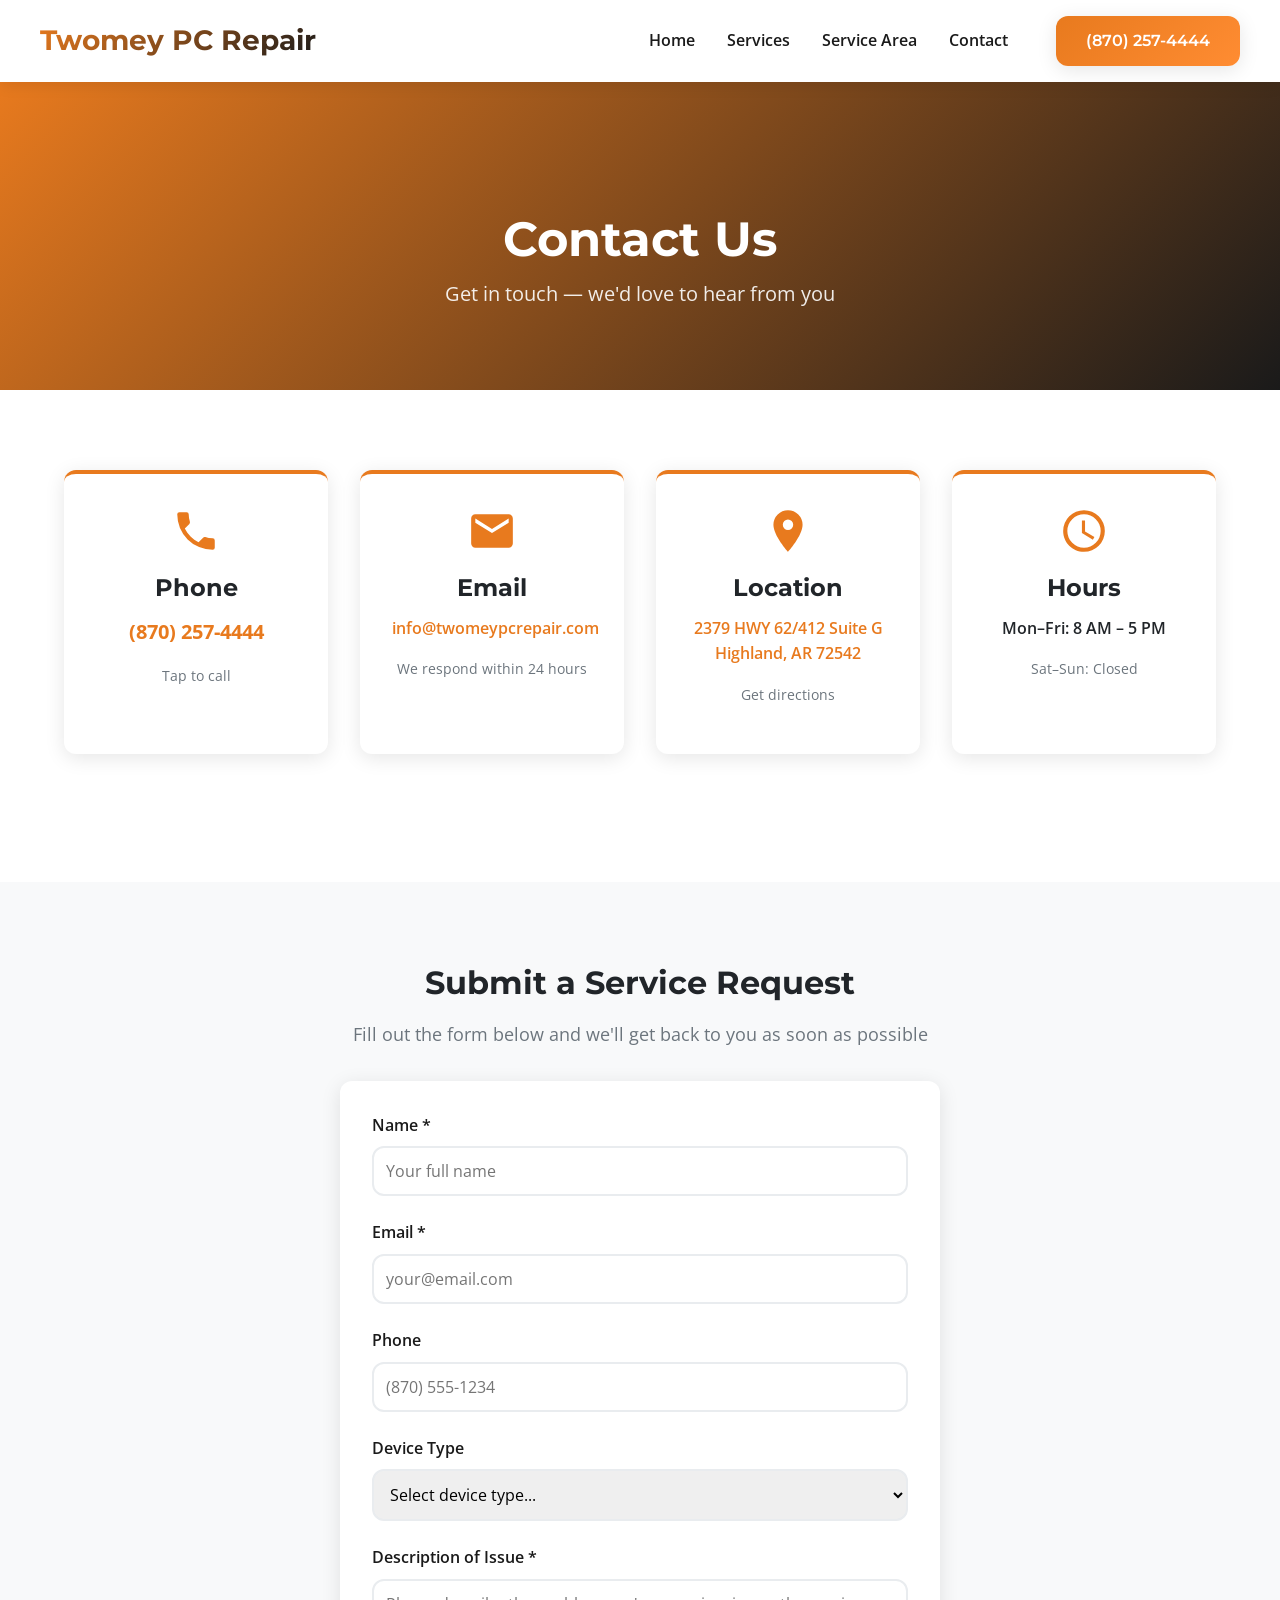
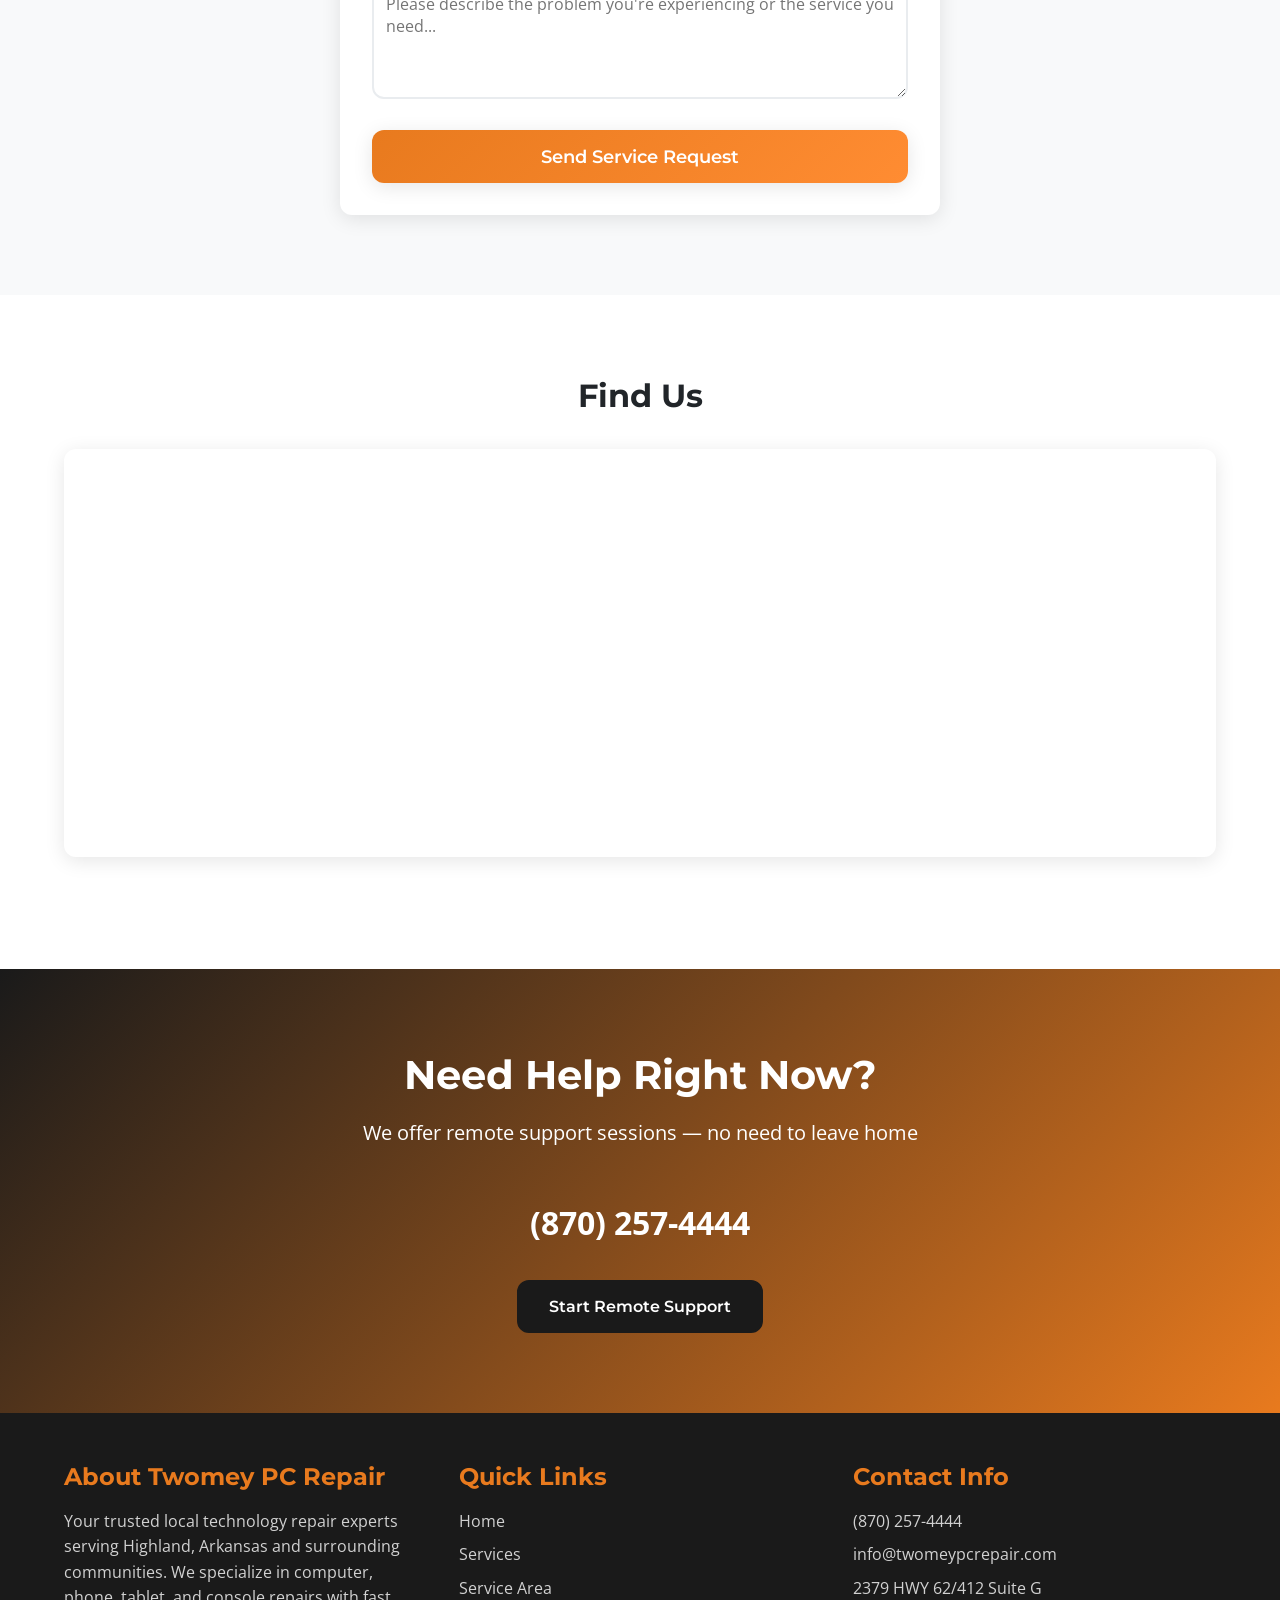
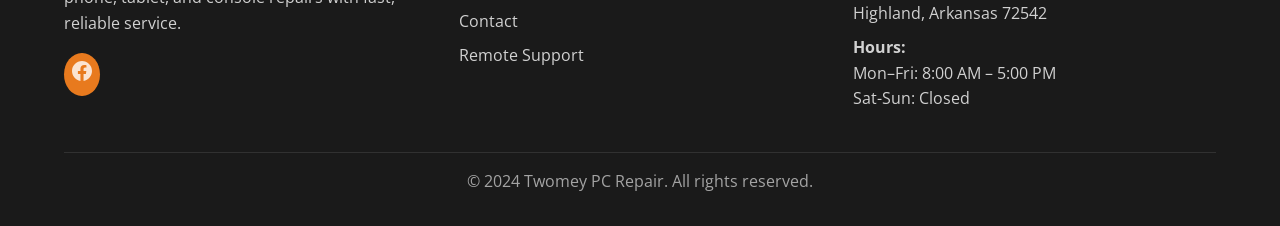
==== contact.html @ b0a722df "Custom multi-page redesign" ====
<!DOCTYPE html>
<html lang="en">
<head>
    <meta charset="UTF-8">
    <meta name="viewport" content="width=device-width, initial-scale=1.0">
    <title>Contact Us - Twomey PC Repair | Highland, Arkansas</title>
    <meta name="description" content="Contact Twomey PC Repair in Highland, Arkansas. Call (870) 257-4444 or submit a service request online. Fast, reliable computer, phone, and tablet repair.">
    <meta name="keywords" content="contact Twomey PC Repair, computer repair Highland Arkansas, phone repair near me, service request">
    <link rel="canonical" href="https://twomeypcrepair.com/contact.html">
    <link rel="stylesheet" href="css/style.css">
</head>
<body>
    <!-- Header -->
    <header class="header">
        <nav class="navbar container">
            <div class="logo">Twomey PC Repair</div>
            <ul class="nav-menu">
                <li><a href="index.html" class="nav-link">Home</a></li>
                <li><a href="services.html" class="nav-link">Services</a></li>
                <li><a href="service-area.html" class="nav-link">Service Area</a></li>
                <li><a href="contact.html" class="nav-link">Contact</a></li>
                <li><a href="tel:8702574444" class="btn btn-primary nav-cta">(870) 257-4444</a></li>
            </ul>
            <div class="hamburger">
                <span></span>
                <span></span>
                <span></span>
            </div>
        </nav>
    </header>

    <!-- Page Header -->
    <section class="page-header">
        <div class="container">
            <h1>Contact Us</h1>
            <p>Get in touch — we'd love to hear from you</p>
        </div>
    </section>

    <!-- Contact Info Cards -->
    <section class="section">
        <div class="container">
            <div class="contact-grid">
                <div class="contact-card">
                    <div class="contact-icon">
                        <svg viewBox="0 0 24 24">
                            <path d="M6.62,10.79C8.06,13.62 10.38,15.94 13.21,17.38L15.41,15.18C15.69,14.9 16.08,14.82 16.43,14.93C17.55,15.3 18.75,15.5 20,15.5A1,1 0 0,1 21,16.5V20A1,1 0 0,1 20,21A17,17 0 0,1 3,4A1,1 0 0,1 4,3H7.5A1,1 0 0,1 8.5,4C8.5,5.25 8.7,6.45 9.07,7.57C9.18,7.92 9.1,8.31 8.82,8.59L6.62,10.79Z"/>
                        </svg>
                    </div>
                    <h3>Phone</h3>
                    <p><a href="tel:8702574444" style="font-size: 1.25rem; font-weight: 700;">(870) 257-4444</a></p>
                    <p style="color: var(--color-gray); font-size: 0.9rem;">Tap to call</p>
                </div>
                <div class="contact-card">
                    <div class="contact-icon">
                        <svg viewBox="0 0 24 24">
                            <path d="M20,8L12,13L4,8V6L12,11L20,6M20,4H4C2.89,4 2,4.89 2,6V18A2,2 0 0,0 4,20H20A2,2 0 0,0 22,18V6C22,4.89 21.1,4 20,4Z"/>
                        </svg>
                    </div>
                    <h3>Email</h3>
                    <p><a href="mailto:info@twomeypcrepair.com" style="font-weight: 600;">info@twomeypcrepair.com</a></p>
                    <p style="color: var(--color-gray); font-size: 0.9rem;">We respond within 24 hours</p>
                </div>
                <div class="contact-card">
                    <div class="contact-icon">
                        <svg viewBox="0 0 24 24">
                            <path d="M12,11.5A2.5,2.5 0 0,1 9.5,9A2.5,2.5 0 0,1 12,6.5A2.5,2.5 0 0,1 14.5,9A2.5,2.5 0 0,1 12,11.5M12,2A7,7 0 0,0 5,9C5,14.25 12,22 12,22C12,22 19,14.25 19,9A7,7 0 0,0 12,2Z"/>
                        </svg>
                    </div>
                    <h3>Location</h3>
                    <p><a href="https://www.google.com/maps/place/Twomey+PC+Repair/@36.2703182,-91.5144611,17z" target="_blank" style="font-weight: 600;">2379 HWY 62/412 Suite G<br>Highland, AR 72542</a></p>
                    <p style="color: var(--color-gray); font-size: 0.9rem;">Get directions</p>
                </div>
                <div class="contact-card">
                    <div class="contact-icon">
                        <svg viewBox="0 0 24 24">
                            <path d="M12,20A8,8 0 0,0 20,12A8,8 0 0,0 12,4A8,8 0 0,0 4,12A8,8 0 0,0 12,20M12,2A10,10 0 0,1 22,12A10,10 0 0,1 12,22C6.47,22 2,17.5 2,12A10,10 0 0,1 12,2M12.5,7V12.25L17,14.92L16.25,16.15L11,13V7H12.5Z"/>
                        </svg>
                    </div>
                    <h3>Hours</h3>
                    <p style="font-weight: 600;">Mon–Fri: 8 AM – 5 PM</p>
                    <p style="color: var(--color-gray); font-size: 0.9rem;">Sat–Sun: Closed</p>
                </div>
            </div>
        </div>
    </section>

    <!-- Contact Form -->
    <section class="section section-light">
        <div class="container">
            <h2 class="text-center">Submit a Service Request</h2>
            <p class="text-center" style="font-size: 1.15rem; color: var(--color-gray); margin-bottom: 2rem;">Fill out the form below and we'll get back to you as soon as possible</p>

            <div class="contact-form">
                <form action="https://formsubmit.co/info@twomeypcrepair.com" method="POST">
                    <!-- FormSubmit config -->
                    <input type="hidden" name="_subject" value="New Service Request from Website">
                    <input type="hidden" name="_captcha" value="true">
                    <input type="hidden" name="_next" value="https://twomeypcrepair.com/contact.html?submitted=true">
                    <input type="text" name="_honey" style="display:none">

                    <div class="form-group">
                        <label for="name">Name *</label>
                        <input type="text" id="name" name="name" placeholder="Your full name" required>
                    </div>

                    <div class="form-group">
                        <label for="email">Email *</label>
                        <input type="email" id="email" name="email" placeholder="your@email.com" required>
                    </div>

                    <div class="form-group">
                        <label for="phone">Phone</label>
                        <input type="tel" id="phone" name="phone" placeholder="(870) 555-1234">
                    </div>

                    <div class="form-group">
                        <label for="device">Device Type</label>
                        <select id="device" name="device_type">
                            <option value="">Select device type...</option>
                            <option value="Computer">Computer</option>
                            <option value="Laptop">Laptop</option>
                            <option value="Mac">Mac</option>
                            <option value="iPhone">iPhone</option>
                            <option value="iPad">iPad</option>
                            <option value="Tablet">Tablet</option>
                            <option value="Xbox">Xbox</option>
                            <option value="PlayStation">PlayStation</option>
                            <option value="Nintendo">Nintendo</option>
                            <option value="Server">Server</option>
                            <option value="Chromebook">Chromebook</option>
                            <option value="Printer">Printer</option>
                            <option value="Other">Other</option>
                        </select>
                    </div>

                    <div class="form-group">
                        <label for="message">Description of Issue *</label>
                        <textarea id="message" name="message" placeholder="Please describe the problem you're experiencing or the service you need..." required></textarea>
                    </div>

                    <button type="submit" class="btn btn-primary" style="width: 100%; padding: 16px; font-size: 1.1rem;">Send Service Request</button>
                </form>
            </div>
        </div>
    </section>

    <!-- Map -->
    <section class="section">
        <div class="container">
            <h2 class="text-center">Find Us</h2>
            <div class="map-container">
                <iframe src="https://www.google.com/maps/embed?pb=!1m18!1m12!1m3!1d3275.8!2d-91.5144611!3d36.2703182!2m3!1f0!2f0!3f0!3m2!1i1024!2i768!4f13.1!3m3!1m2!1s0x87d1158b9417beff%3A0xbb50991f658fca08!2sTwomey%20PC%20Repair!5e0!3m2!1sen!2sus" allowfullscreen="" loading="lazy" referrerpolicy="no-referrer-when-downgrade"></iframe>
            </div>
        </div>
    </section>

    <!-- Remote Support CTA -->
    <section class="section cta">
        <div class="container text-center">
            <h2>Need Help Right Now?</h2>
            <p style="font-size: 1.25rem; margin-bottom: 2rem;">We offer remote support sessions — no need to leave home</p>
            <a href="tel:8702574444" class="cta-phone">(870) 257-4444</a>
            <div style="margin-top: 2rem;">
                <a href="https://remote.twomey.tech/customer" class="btn btn-secondary" target="_blank">Start Remote Support</a>
            </div>
        </div>
    </section>

    <!-- Footer -->
    <footer class="footer">
        <div class="container">
            <div class="footer-content">
                <div class="footer-section">
                    <h3>About Twomey PC Repair</h3>
                    <p>Your trusted local technology repair experts serving Highland, Arkansas and surrounding communities. We specialize in computer, phone, tablet, and console repairs with fast, reliable service.</p>
                    <div class="social-links">
                        <a href="https://www.facebook.com/TwomeyPCRepair" target="_blank" title="Facebook">
                            <svg width="20" height="20" viewBox="0 0 24 24" fill="currentColor">
                                <path d="M24 12.073c0-6.627-5.373-12-12-12s-12 5.373-12 12c0 5.99 4.388 10.954 10.125 11.854v-8.385H7.078v-3.47h3.047V9.43c0-3.007 1.792-4.669 4.533-4.669 1.312 0 2.686.235 2.686.235v2.953H15.83c-1.491 0-1.956.925-1.956 1.874v2.25h3.328l-.532 3.47h-2.796v8.385C19.612 23.027 24 18.062 24 12.073z"/>
                            </svg>
                        </a>
                    </div>
                </div>
                <div class="footer-section">
                    <h3>Quick Links</h3>
                    <p><a href="index.html">Home</a></p>
                    <p><a href="services.html">Services</a></p>
                    <p><a href="service-area.html">Service Area</a></p>
                    <p><a href="contact.html">Contact</a></p>
                    <p><a href="https://remote.twomey.tech/customer" target="_blank">Remote Support</a></p>
                </div>
                <div class="footer-section">
                    <h3>Contact Info</h3>
                    <p><a href="tel:8702574444">(870) 257-4444</a></p>
                    <p><a href="mailto:info@twomeypcrepair.com">info@twomeypcrepair.com</a></p>
                    <p>2379 HWY 62/412 Suite G<br>Highland, Arkansas 72542</p>
                    <p><strong>Hours:</strong><br>Mon–Fri: 8:00 AM – 5:00 PM<br>Sat-Sun: Closed</p>
                </div>
            </div>
            <div class="footer-bottom">
                <p>&copy; 2024 Twomey PC Repair. All rights reserved.</p>
            </div>
        </div>
    </footer>

    <!-- Floating Call Button (Mobile) -->
    <a href="tel:8702574444" class="floating-call" title="Call Now">
        <svg width="30" height="30" viewBox="0 0 24 24" fill="currentColor">
            <path d="M6.62,10.79C8.06,13.62 10.38,15.94 13.21,17.38L15.41,15.18C15.69,14.9 16.08,14.82 16.43,14.93C17.55,15.3 18.75,15.5 20,15.5A1,1 0 0,1 21,16.5V20A1,1 0 0,1 20,21A17,17 0 0,1 3,4A1,1 0 0,1 4,3H7.5A1,1 0 0,1 8.5,4C8.5,5.25 8.7,6.45 9.07,7.57C9.18,7.92 9.1,8.31 8.82,8.59L6.62,10.79Z"/>
        </svg>
    </a>

    <script src="js/main.js"></script>
</body>
</html>
---- css/style.css ----
/* Import Google Fonts */
@import url('https://fonts.googleapis.com/css2?family=Montserrat:wght@300;400;600;700&family=Open+Sans:wght@300;400;600;700&display=swap');

/* CSS Custom Properties */
:root {
  --color-primary: #e87a1e;
  --color-secondary: #1a1a1a;
  --color-white: #ffffff;
  --color-gray-light: #f8f9fa;
  --color-gray: #6c757d;
  --color-dark: #212529;
  --font-heading: 'Montserrat', sans-serif;
  --font-body: 'Open Sans', sans-serif;
  --border-radius: 12px;
  --box-shadow: 0 4px 20px rgba(0, 0, 0, 0.1);
  --transition: all 0.3s ease;
}

/* Reset & Base Styles */
* {
  margin: 0;
  padding: 0;
  box-sizing: border-box;
}

html {
  scroll-behavior: smooth;
}

body {
  font-family: var(--font-body);
  line-height: 1.6;
  color: var(--color-dark);
  background-color: var(--color-white);
}

h1, h2, h3, h4, h5, h6 {
  font-family: var(--font-heading);
  font-weight: 700;
  line-height: 1.3;
  margin-bottom: 0.5em;
}

h1 { font-size: 2.5rem; }
h2 { font-size: 2rem; }
h3 { font-size: 1.5rem; }
h4 { font-size: 1.25rem; }

p {
  margin-bottom: 1rem;
}

a {
  color: var(--color-primary);
  text-decoration: none;
  transition: var(--transition);
}

a:hover {
  color: var(--color-secondary);
}

img {
  max-width: 100%;
  height: auto;
}

/* Utility Classes */
.container {
  max-width: 1200px;
  margin: 0 auto;
  padding: 0 1.5rem;
}

.btn {
  display: inline-block;
  padding: 12px 30px;
  border: none;
  border-radius: var(--border-radius);
  font-family: var(--font-heading);
  font-weight: 600;
  text-align: center;
  text-decoration: none;
  cursor: pointer;
  transition: var(--transition);
  font-size: 1rem;
}

.btn-primary {
  background: linear-gradient(135deg, var(--color-primary), #ff8c32);
  color: var(--color-white);
  box-shadow: var(--box-shadow);
}

.btn-primary:hover {
  transform: translateY(-2px);
  box-shadow: 0 6px 25px rgba(232, 122, 30, 0.3);
  color: var(--color-white);
}

.btn-secondary {
  background: var(--color-secondary);
  color: var(--color-white);
  border: 2px solid var(--color-secondary);
}

.btn-secondary:hover {
  background: transparent;
  color: var(--color-secondary);
}

.section {
  padding: 5rem 0;
}

.section-light {
  background-color: var(--color-gray-light);
}

.text-center {
  text-align: center;
}

.text-primary {
  color: var(--color-primary);
}

/* Header */
.header {
  background: var(--color-white);
  box-shadow: 0 2px 15px rgba(0, 0, 0, 0.1);
  position: fixed;
  top: 0;
  left: 0;
  right: 0;
  z-index: 1000;
}

.navbar {
  display: flex;
  justify-content: space-between;
  align-items: center;
  padding: 1rem 0;
}

.logo {
  font-family: var(--font-heading);
  font-size: 1.75rem;
  font-weight: 700;
  color: var(--color-secondary);
  background: linear-gradient(135deg, var(--color-primary), var(--color-secondary));
  -webkit-background-clip: text;
  -webkit-text-fill-color: transparent;
  background-clip: text;
}

.nav-menu {
  display: flex;
  list-style: none;
  gap: 2rem;
  align-items: center;
}

.nav-link {
  font-weight: 600;
  color: var(--color-secondary);
  transition: var(--transition);
}

.nav-link:hover {
  color: var(--color-primary);
}

.nav-cta {
  margin-left: 1rem;
}

/* Mobile Menu */
.hamburger {
  display: none;
  flex-direction: column;
  cursor: pointer;
  padding: 0.5rem;
}

.hamburger span {
  width: 25px;
  height: 3px;
  background: var(--color-secondary);
  margin: 3px 0;
  transition: var(--transition);
}

/* Hero Section */
.hero {
  min-height: 100vh;
  display: flex;
  align-items: center;
  background: linear-gradient(135deg, var(--color-primary) 0%, var(--color-secondary) 100%);
  position: relative;
  overflow: hidden;
  color: var(--color-white);
  text-align: center;
  padding-top: 80px;
}

.hero::before {
  content: '';
  position: absolute;
  top: 0;
  left: 0;
  right: 0;
  bottom: 0;
  background: url("data:image/svg+xml,%3Csvg width='60' height='60' viewBox='0 0 60 60' xmlns='http://www.w3.org/2000/svg'%3E%3Cg fill='none' fill-rule='evenodd'%3E%3Cg fill='%23ffffff' fill-opacity='0.05'%3E%3Cpath d='M36 34v-4h-2v4h-4v2h4v4h2v-4h4v-2h-4zm0-30V0h-2v4h-4v2h4v4h2V6h4V4h-4zM6 34v-4H4v4H0v2h4v4h2v-4h4v-2H6zM6 4V0H4v4H0v2h4v4h2V6h4V4H6z'/%3E%3C/g%3E%3C/g%3E%3C/svg%3E") repeat;
  opacity: 0.1;
}

.hero-content {
  position: relative;
  z-index: 2;
  max-width: 800px;
  margin: 0 auto;
}

.hero h1 {
  font-size: 3.5rem;
  margin-bottom: 1rem;
  text-shadow: 2px 2px 4px rgba(0, 0, 0, 0.3);
}

.hero .tagline {
  font-size: 1.5rem;
  margin-bottom: 2rem;
  opacity: 0.9;
}

/* Service Grid */
.service-grid {
  display: grid;
  grid-template-columns: repeat(auto-fit, minmax(300px, 1fr));
  gap: 2rem;
  margin-top: 3rem;
}

.service-card {
  background: var(--color-white);
  padding: 2rem;
  border-radius: var(--border-radius);
  box-shadow: var(--box-shadow);
  text-align: center;
  transition: var(--transition);
  border-top: 4px solid var(--color-primary);
}

.service-card:hover {
  transform: translateY(-10px);
  box-shadow: 0 8px 30px rgba(232, 122, 30, 0.2);
}

.service-icon {
  width: 60px;
  height: 60px;
  margin: 0 auto 1.5rem;
  fill: var(--color-primary);
}

.service-card h3 {
  color: var(--color-secondary);
  margin-bottom: 1rem;
}

.service-card p {
  color: var(--color-gray);
  line-height: 1.6;
}

/* Features Section */
.features {
  background: var(--color-gray-light);
}

.feature-grid {
  display: grid;
  grid-template-columns: repeat(auto-fit, minmax(250px, 1fr));
  gap: 2rem;
  margin-top: 3rem;
}

.feature-item {
  text-align: center;
  padding: 1.5rem;
}

.feature-number {
  display: inline-block;
  width: 60px;
  height: 60px;
  background: var(--color-primary);
  color: var(--color-white);
  border-radius: 50%;
  line-height: 60px;
  font-family: var(--font-heading);
  font-weight: 700;
  font-size: 1.25rem;
  margin-bottom: 1rem;
}

/* CTA Section */
.cta {
  background: linear-gradient(135deg, var(--color-secondary) 0%, var(--color-primary) 100%);
  color: var(--color-white);
  text-align: center;
}

.cta h2 {
  font-size: 2.5rem;
  margin-bottom: 1rem;
}

.cta-phone {
  font-size: 2rem;
  font-weight: 700;
  color: var(--color-white);
  text-decoration: none;
  display: inline-block;
  margin-top: 1rem;
}

.cta-phone:hover {
  color: var(--color-white);
  text-shadow: 0 0 10px rgba(255, 255, 255, 0.5);
}

/* Testimonials */
.testimonial-grid {
  display: grid;
  grid-template-columns: repeat(auto-fit, minmax(300px, 1fr));
  gap: 2rem;
  margin-top: 3rem;
}

.testimonial-card {
  background: var(--color-white);
  padding: 2rem;
  border-radius: var(--border-radius);
  box-shadow: var(--box-shadow);
  position: relative;
}

.testimonial-card::before {
  content: '"';
  position: absolute;
  top: -10px;
  left: 20px;
  font-size: 4rem;
  color: var(--color-primary);
  font-family: serif;
}

.testimonial-text {
  font-style: italic;
  margin-bottom: 1.5rem;
  color: var(--color-gray);
}

.testimonial-author {
  font-weight: 600;
  color: var(--color-secondary);
}

/* Contact Form */
.contact-form {
  background: var(--color-white);
  padding: 2rem;
  border-radius: var(--border-radius);
  box-shadow: var(--box-shadow);
  max-width: 600px;
  margin: 0 auto;
}

.form-group {
  margin-bottom: 1.5rem;
}

.form-group label {
  display: block;
  margin-bottom: 0.5rem;
  font-weight: 600;
  color: var(--color-secondary);
}

.form-group input,
.form-group select,
.form-group textarea {
  width: 100%;
  padding: 12px;
  border: 2px solid #e9ecef;
  border-radius: var(--border-radius);
  font-size: 1rem;
  font-family: var(--font-body);
  transition: var(--transition);
}

.form-group input:focus,
.form-group select:focus,
.form-group textarea:focus {
  outline: none;
  border-color: var(--color-primary);
  box-shadow: 0 0 0 3px rgba(232, 122, 30, 0.1);
}

.form-group textarea {
  resize: vertical;
  min-height: 120px;
}

/* Contact Cards */
.contact-grid {
  display: grid;
  grid-template-columns: repeat(auto-fit, minmax(250px, 1fr));
  gap: 2rem;
  margin-bottom: 3rem;
}

.contact-card {
  background: var(--color-white);
  padding: 2rem;
  border-radius: var(--border-radius);
  box-shadow: var(--box-shadow);
  text-align: center;
  border-top: 4px solid var(--color-primary);
}

.contact-icon {
  width: 50px;
  height: 50px;
  margin: 0 auto 1rem;
  fill: var(--color-primary);
}

/* Service Area */
.towns-grid {
  display: grid;
  grid-template-columns: repeat(auto-fit, minmax(200px, 1fr));
  gap: 1rem;
  margin: 2rem 0;
}

.town-item {
  background: var(--color-white);
  padding: 1rem;
  text-align: center;
  border-radius: var(--border-radius);
  border-left: 4px solid var(--color-primary);
  font-weight: 600;
}

/* Google Maps */
.map-container {
  margin: 2rem 0;
  border-radius: var(--border-radius);
  overflow: hidden;
  box-shadow: var(--box-shadow);
}

.map-container iframe {
  width: 100%;
  height: 400px;
  border: none;
}

/* Footer */
.footer {
  background: var(--color-secondary);
  color: var(--color-white);
  padding: 3rem 0 1rem;
}

.footer-content {
  display: grid;
  grid-template-columns: repeat(auto-fit, minmax(250px, 1fr));
  gap: 2rem;
  margin-bottom: 2rem;
}

.footer-section h3 {
  color: var(--color-primary);
  margin-bottom: 1rem;
}

.footer-section p,
.footer-section a {
  color: rgba(255, 255, 255, 0.8);
  margin-bottom: 0.5rem;
  transition: var(--transition);
}

.footer-section a:hover {
  color: var(--color-primary);
}

.social-links {
  display: flex;
  gap: 1rem;
  margin-top: 1rem;
}

.social-links a {
  display: inline-block;
  padding: 0.5rem;
  background: var(--color-primary);
  border-radius: 50%;
  transition: var(--transition);
}

.social-links a:hover {
  transform: translateY(-2px);
  background: var(--color-white);
  color: var(--color-primary);
}

.footer-bottom {
  border-top: 1px solid rgba(255, 255, 255, 0.1);
  padding-top: 1rem;
  text-align: center;
  color: rgba(255, 255, 255, 0.6);
}

/* Floating Call Button (Mobile) */
.floating-call {
  display: none;
  position: fixed;
  bottom: 20px;
  right: 20px;
  width: 60px;
  height: 60px;
  background: var(--color-primary);
  color: var(--color-white);
  border-radius: 50%;
  text-align: center;
  line-height: 60px;
  font-size: 1.5rem;
  box-shadow: 0 4px 20px rgba(232, 122, 30, 0.4);
  z-index: 999;
  animation: pulse 2s infinite;
  text-decoration: none;
}

.floating-call:hover {
  color: var(--color-white);
  transform: scale(1.1);
}

@keyframes pulse {
  0% { box-shadow: 0 0 0 0 rgba(232, 122, 30, 0.7); }
  70% { box-shadow: 0 0 0 10px rgba(232, 122, 30, 0); }
  100% { box-shadow: 0 0 0 0 rgba(232, 122, 30, 0); }
}

/* Page Header */
.page-header {
  background: linear-gradient(135deg, var(--color-primary) 0%, var(--color-secondary) 100%);
  color: var(--color-white);
  text-align: center;
  padding: 8rem 0 4rem;
  margin-top: 80px;
}

.page-header h1 {
  font-size: 3rem;
  margin-bottom: 0.5rem;
}

.page-header p {
  font-size: 1.25rem;
  opacity: 0.9;
}

/* Responsive Design */
@media (max-width: 768px) {
  /* Mobile Navigation */
  .hamburger {
    display: flex;
  }
  
  .nav-menu {
    position: fixed;
    top: 80px;
    left: -100%;
    width: 100%;
    height: calc(100vh - 80px);
    background: var(--color-white);
    flex-direction: column;
    justify-content: flex-start;
    align-items: center;
    transition: var(--transition);
    padding-top: 2rem;
    box-shadow: 0 4px 20px rgba(0, 0, 0, 0.1);
  }
  
  .nav-menu.active {
    left: 0;
  }
  
  .nav-cta {
    margin-left: 0;
    margin-top: 1rem;
  }
  
  /* Hamburger Animation */
  .hamburger.active span:nth-child(1) {
    transform: rotate(-45deg) translate(-5px, 6px);
  }
  
  .hamburger.active span:nth-child(2) {
    opacity: 0;
  }
  
  .hamburger.active span:nth-child(3) {
    transform: rotate(45deg) translate(-5px, -6px);
  }
  
  /* Typography */
  h1 { font-size: 2rem; }
  h2 { font-size: 1.75rem; }
  h3 { font-size: 1.25rem; }
  
  .hero h1 { font-size: 2.5rem; }
  .hero .tagline { font-size: 1.25rem; }
  
  .page-header h1 { font-size: 2.5rem; }
  .cta h2 { font-size: 2rem; }
  
  /* Spacing */
  .section { padding: 3rem 0; }
  .container { padding: 0 1rem; }
  
  /* Service Grid */
  .service-grid {
    grid-template-columns: 1fr;
    gap: 1.5rem;
  }
  
  /* Floating Call Button */
  .floating-call {
    display: flex;
    align-items: center;
    justify-content: center;
  }
  
  /* Towns Grid */
  .towns-grid {
    grid-template-columns: repeat(auto-fit, minmax(150px, 1fr));
  }
}

@media (max-width: 480px) {
  .hero h1 { font-size: 2rem; }
  .hero .tagline { font-size: 1.1rem; }
  .page-header h1 { font-size: 2rem; }
  .cta-phone { font-size: 1.5rem; }
}
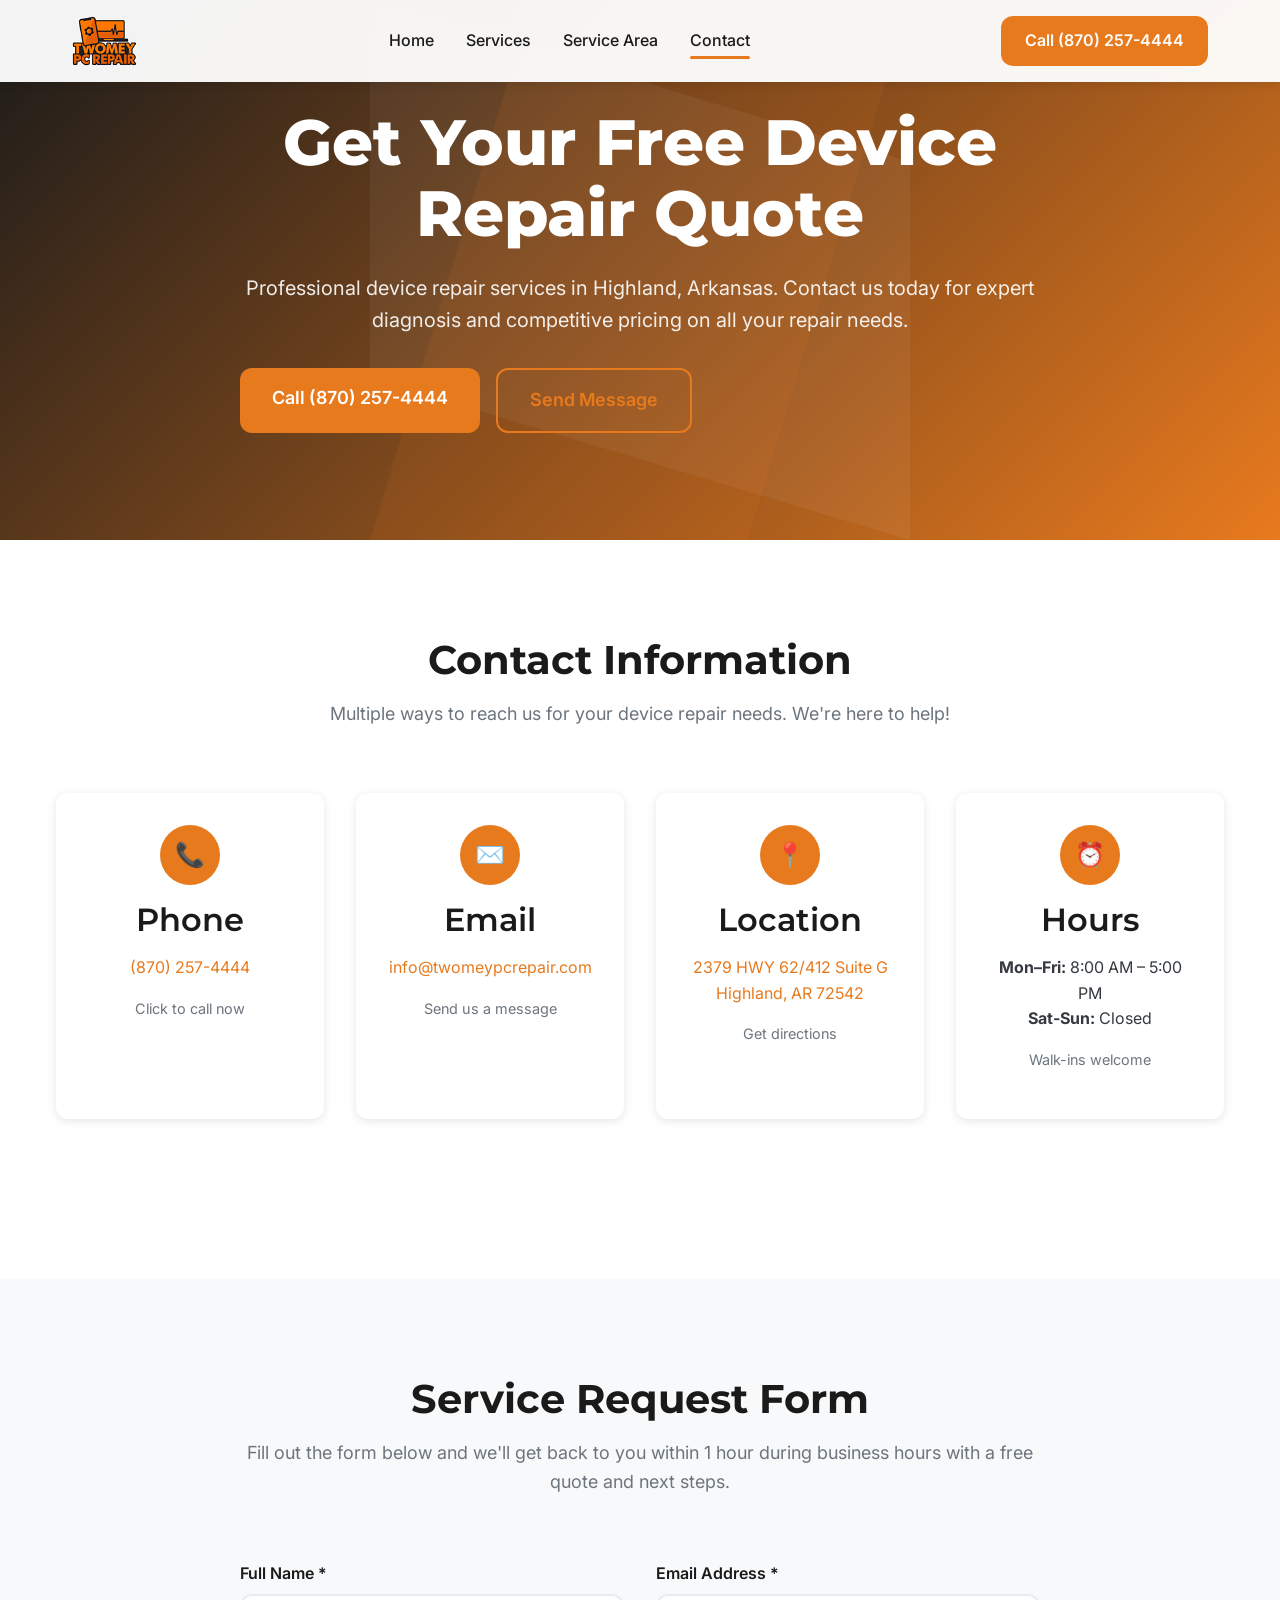
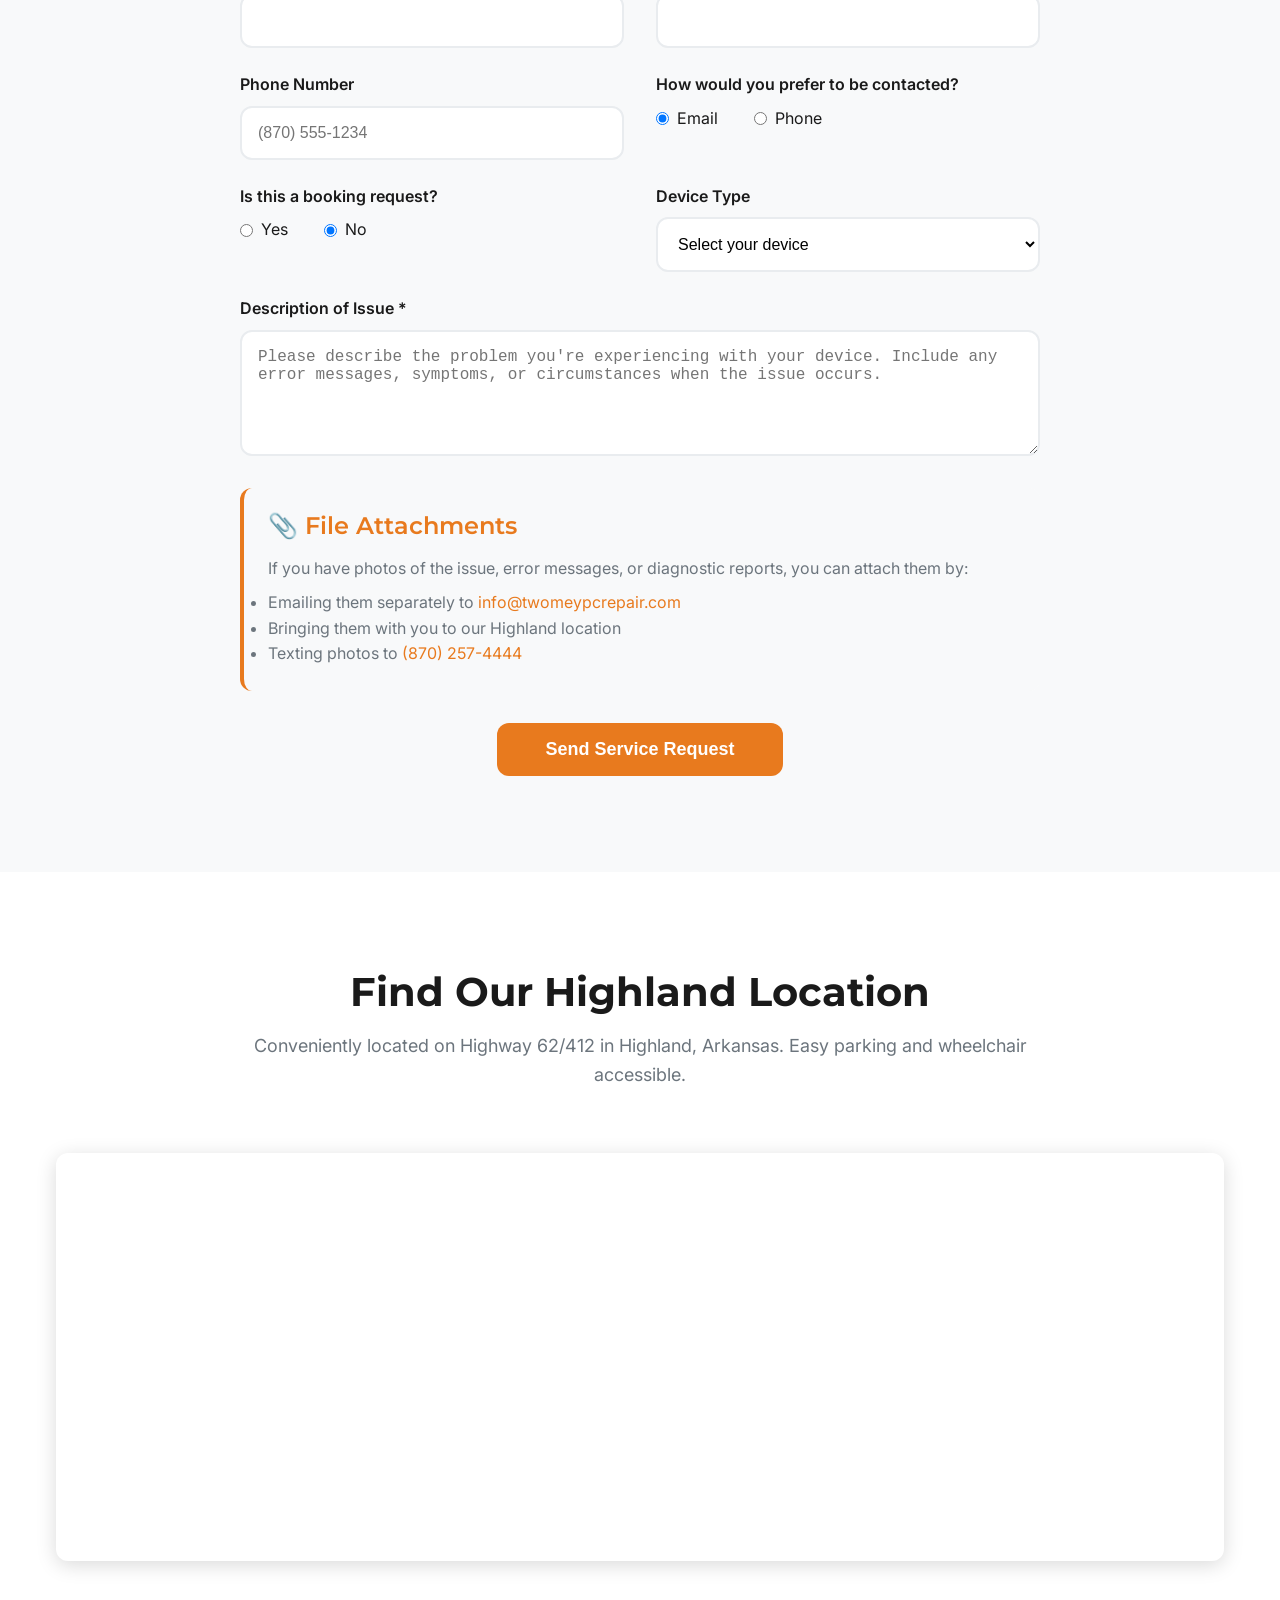
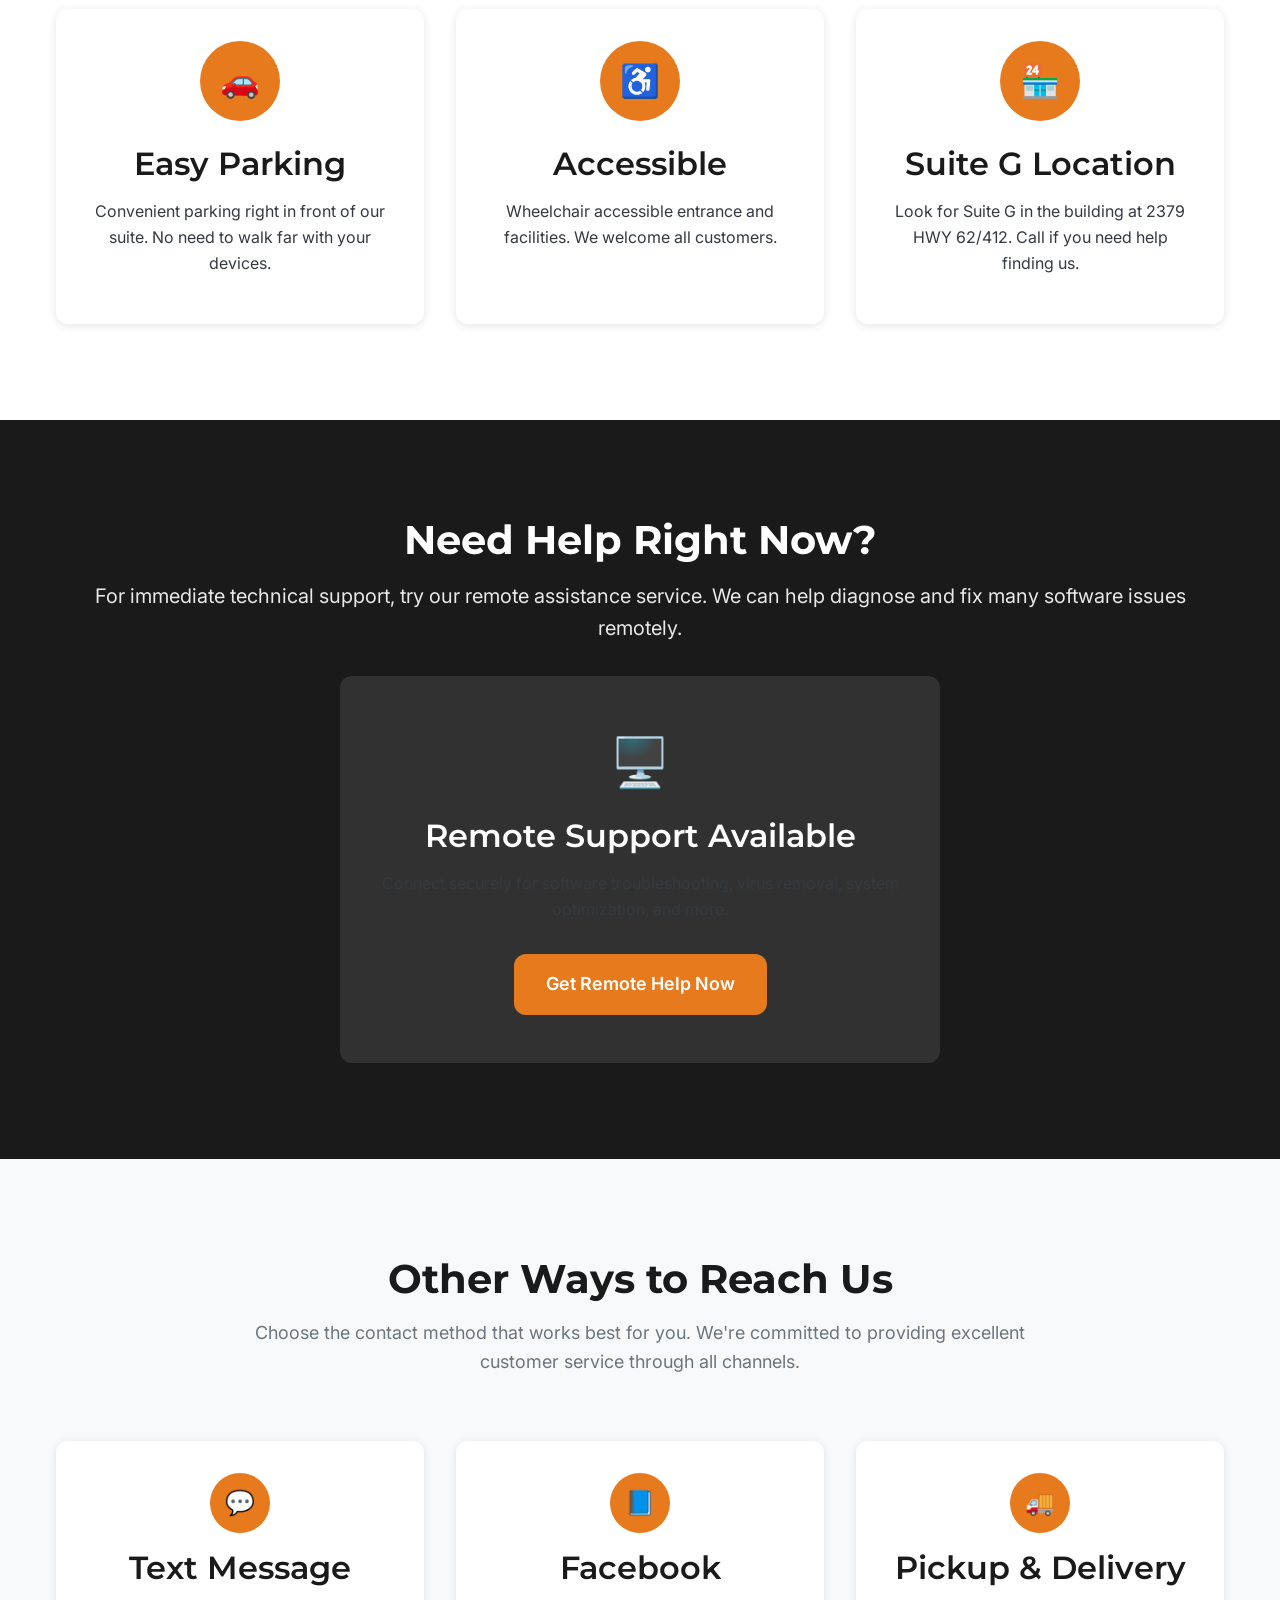
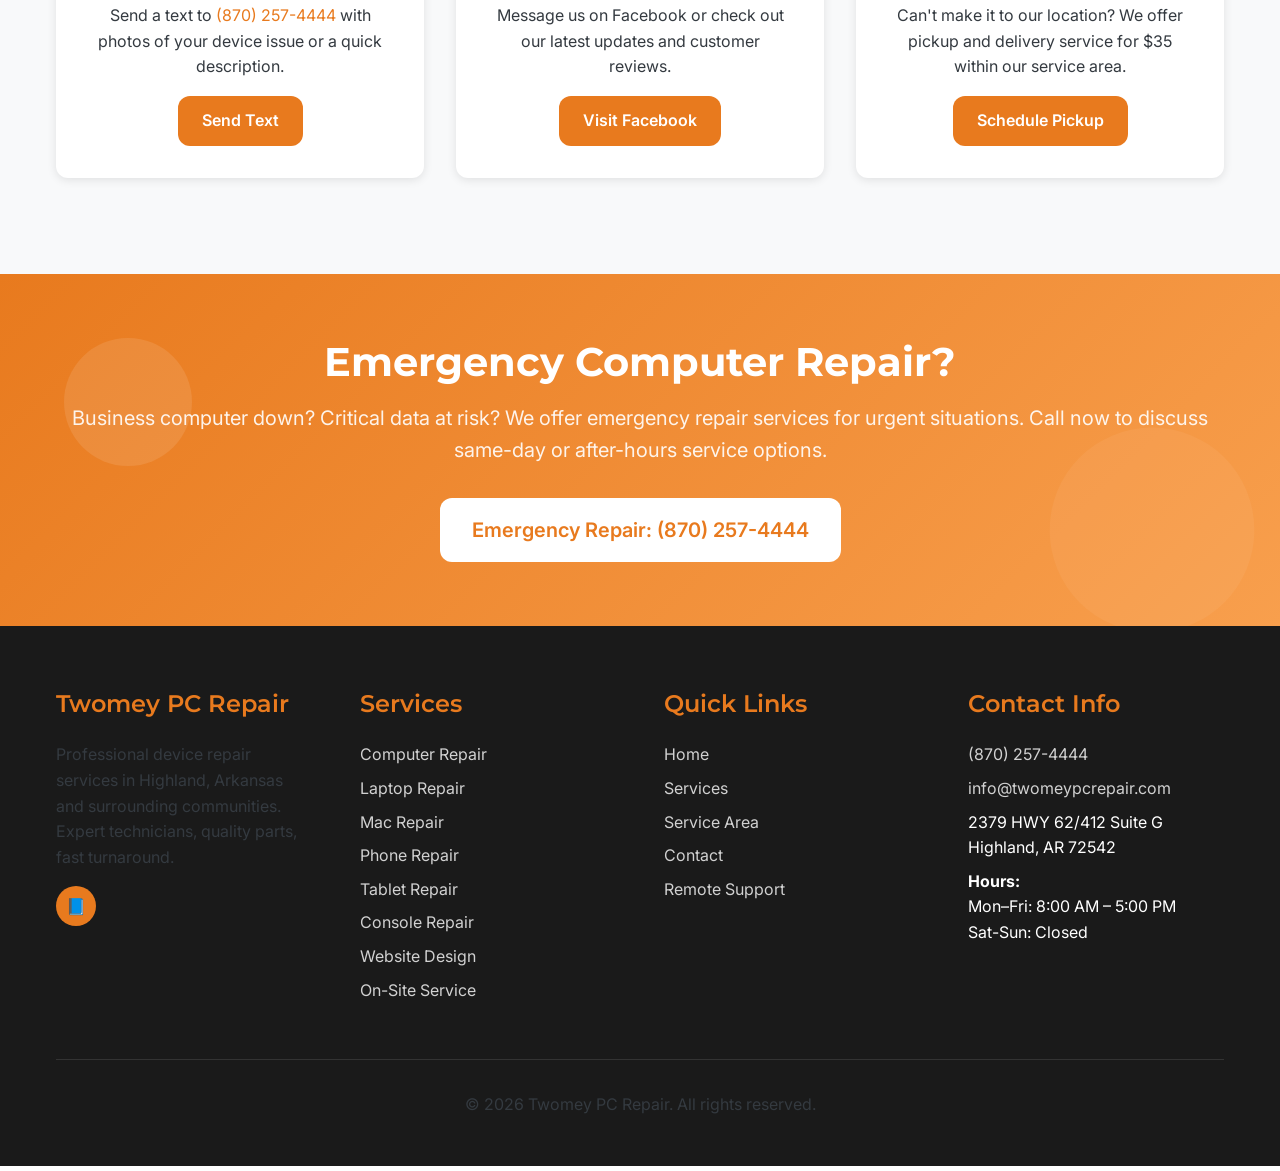
==== commit 3b4a48fe: "Complete custom redesign - lead generation focused, multi-page, with images" ====
--- a/contact.html
+++ b/contact.html
@@ -3,166 +3,322 @@
 <head>
     <meta charset="UTF-8">
     <meta name="viewport" content="width=device-width, initial-scale=1.0">
-    <title>Contact Us - Twomey PC Repair | Highland, Arkansas</title>
-    <meta name="description" content="Contact Twomey PC Repair in Highland, Arkansas. Call (870) 257-4444 or submit a service request online. Fast, reliable computer, phone, and tablet repair.">
-    <meta name="keywords" content="contact Twomey PC Repair, computer repair Highland Arkansas, phone repair near me, service request">
-    <link rel="canonical" href="https://twomeypcrepair.com/contact.html">
+    <title>Contact Us | Twomey PC Repair Highland Arkansas | Device Repair Quote | (870) 257-4444</title>
+    <meta name="description" content="Contact Twomey PC Repair in Highland, Arkansas. Get a free quote for computer repair, phone repair, tablet repair. Call (870) 257-4444 or visit our Highland location.">
+    <meta name="keywords" content="contact Twomey PC Repair, computer repair quote Highland Arkansas, device repair estimate, Highland Arkansas computer repair">
+    <meta name="author" content="Twomey PC Repair">
+    <link rel="preconnect" href="https://fonts.googleapis.com">
+    <link rel="preconnect" href="https://fonts.gstatic.com" crossorigin>
+    <link href="https://fonts.googleapis.com/css2?family=Montserrat:wght@300;400;500;600;700;800&family=Inter:wght@300;400;500;600&display=swap" rel="stylesheet">
     <link rel="stylesheet" href="css/style.css">
+    <link rel="icon" type="image/png" href="assets/images/logo.png">
 </head>
 <body>
     <!-- Header -->
     <header class="header">
-        <nav class="navbar container">
-            <div class="logo">Twomey PC Repair</div>
-            <ul class="nav-menu">
-                <li><a href="index.html" class="nav-link">Home</a></li>
-                <li><a href="services.html" class="nav-link">Services</a></li>
-                <li><a href="service-area.html" class="nav-link">Service Area</a></li>
-                <li><a href="contact.html" class="nav-link">Contact</a></li>
-                <li><a href="tel:8702574444" class="btn btn-primary nav-cta">(870) 257-4444</a></li>
+        <div class="container">
+            <div class="header-content">
+                <img src="assets/images/logo.png" alt="Twomey PC Repair Logo" class="logo">
+                
+                <nav class="nav">
+                    <a href="index.html">Home</a>
+                    <a href="services.html">Services</a>
+                    <a href="service-area.html">Service Area</a>
+                    <a href="contact.html">Contact</a>
+                </nav>
+                
+                <a href="tel:8702574444" class="cta-button">Call (870) 257-4444</a>
+                
+                <!-- Mobile Menu Toggle -->
+                <button class="mobile-menu-toggle">
+                    <span></span>
+                    <span></span>
+                    <span></span>
+                </button>
+            </div>
+        </div>
+        
+        <!-- Mobile Menu -->
+        <div class="mobile-menu">
+            <ul class="mobile-nav">
+                <li><a href="index.html">Home</a></li>
+                <li><a href="services.html">Services</a></li>
+                <li><a href="service-area.html">Service Area</a></li>
+                <li><a href="contact.html">Contact</a></li>
             </ul>
-            <div class="hamburger">
-                <span></span>
-                <span></span>
-                <span></span>
-            </div>
-        </nav>
+        </div>
     </header>
 
-    <!-- Page Header -->
-    <section class="page-header">
-        <div class="container">
-            <h1>Contact Us</h1>
-            <p>Get in touch — we'd love to hear from you</p>
-        </div>
-    </section>
-
-    <!-- Contact Info Cards -->
+    <!-- Page Hero -->
+    <section class="hero" style="min-height: 60vh; background: linear-gradient(135deg, #1a1a1a 0%, #e87a1e 100%);">
+        <div class="container">
+            <div class="hero-content fade-in" style="max-width: 800px; text-align: center; margin: 0 auto;">
+                <h1>Get Your Free Device Repair Quote</h1>
+                <p>Professional device repair services in Highland, Arkansas. Contact us today for expert diagnosis and competitive pricing on all your repair needs.</p>
+                <div class="hero-buttons">
+                    <a href="tel:8702574444" class="cta-button">Call (870) 257-4444</a>
+                    <a href="#contact-form" class="cta-button secondary">Send Message</a>
+                </div>
+            </div>
+        </div>
+    </section>
+
+    <!-- Success Message (shown when form is submitted successfully) -->
+    <div id="success-message" style="display: none; background: #28a745; color: white; padding: 1rem; text-align: center; margin-top: 80px;">
+        <h3>Thank You for Your Service Request!</h3>
+        <p>We've received your message and will get back to you within 1 hour during business hours. For immediate assistance, please call <a href="tel:8702574444" style="color: white; text-decoration: underline;">(870) 257-4444</a>.</p>
+    </div>
+
+    <!-- Contact Information Cards -->
     <section class="section">
         <div class="container">
-            <div class="contact-grid">
-                <div class="contact-card">
-                    <div class="contact-icon">
-                        <svg viewBox="0 0 24 24">
-                            <path d="M6.62,10.79C8.06,13.62 10.38,15.94 13.21,17.38L15.41,15.18C15.69,14.9 16.08,14.82 16.43,14.93C17.55,15.3 18.75,15.5 20,15.5A1,1 0 0,1 21,16.5V20A1,1 0 0,1 20,21A17,17 0 0,1 3,4A1,1 0 0,1 4,3H7.5A1,1 0 0,1 8.5,4C8.5,5.25 8.7,6.45 9.07,7.57C9.18,7.92 9.1,8.31 8.82,8.59L6.62,10.79Z"/>
-                        </svg>
-                    </div>
+            <div class="section-header fade-in">
+                <h2>Contact Information</h2>
+                <p>Multiple ways to reach us for your device repair needs. We're here to help!</p>
+            </div>
+            
+            <div class="contact-cards fade-in">
+                <div class="contact-card">
+                    <div class="contact-card-icon">📞</div>
                     <h3>Phone</h3>
-                    <p><a href="tel:8702574444" style="font-size: 1.25rem; font-weight: 700;">(870) 257-4444</a></p>
-                    <p style="color: var(--color-gray); font-size: 0.9rem;">Tap to call</p>
-                </div>
-                <div class="contact-card">
-                    <div class="contact-icon">
-                        <svg viewBox="0 0 24 24">
-                            <path d="M20,8L12,13L4,8V6L12,11L20,6M20,4H4C2.89,4 2,4.89 2,6V18A2,2 0 0,0 4,20H20A2,2 0 0,0 22,18V6C22,4.89 21.1,4 20,4Z"/>
-                        </svg>
-                    </div>
+                    <p><a href="tel:8702574444">(870) 257-4444</a></p>
+                    <p style="color: #6c757d; font-size: 0.9rem;">Click to call now</p>
+                </div>
+                
+                <div class="contact-card">
+                    <div class="contact-card-icon">✉️</div>
                     <h3>Email</h3>
-                    <p><a href="mailto:info@twomeypcrepair.com" style="font-weight: 600;">info@twomeypcrepair.com</a></p>
-                    <p style="color: var(--color-gray); font-size: 0.9rem;">We respond within 24 hours</p>
-                </div>
-                <div class="contact-card">
-                    <div class="contact-icon">
-                        <svg viewBox="0 0 24 24">
-                            <path d="M12,11.5A2.5,2.5 0 0,1 9.5,9A2.5,2.5 0 0,1 12,6.5A2.5,2.5 0 0,1 14.5,9A2.5,2.5 0 0,1 12,11.5M12,2A7,7 0 0,0 5,9C5,14.25 12,22 12,22C12,22 19,14.25 19,9A7,7 0 0,0 12,2Z"/>
-                        </svg>
-                    </div>
+                    <p><a href="mailto:info@twomeypcrepair.com">info@twomeypcrepair.com</a></p>
+                    <p style="color: #6c757d; font-size: 0.9rem;">Send us a message</p>
+                </div>
+                
+                <div class="contact-card">
+                    <div class="contact-card-icon">📍</div>
                     <h3>Location</h3>
-                    <p><a href="https://www.google.com/maps/place/Twomey+PC+Repair/@36.2703182,-91.5144611,17z" target="_blank" style="font-weight: 600;">2379 HWY 62/412 Suite G<br>Highland, AR 72542</a></p>
-                    <p style="color: var(--color-gray); font-size: 0.9rem;">Get directions</p>
-                </div>
-                <div class="contact-card">
-                    <div class="contact-icon">
-                        <svg viewBox="0 0 24 24">
-                            <path d="M12,20A8,8 0 0,0 20,12A8,8 0 0,0 12,4A8,8 0 0,0 4,12A8,8 0 0,0 12,20M12,2A10,10 0 0,1 22,12A10,10 0 0,1 12,22C6.47,22 2,17.5 2,12A10,10 0 0,1 12,2M12.5,7V12.25L17,14.92L16.25,16.15L11,13V7H12.5Z"/>
-                        </svg>
-                    </div>
+                    <p><a href="https://www.google.com/maps/place/2379+HWY+62%2F412+Suite+G,+Highland,+AR+72542" target="_blank">2379 HWY 62/412 Suite G<br>Highland, AR 72542</a></p>
+                    <p style="color: #6c757d; font-size: 0.9rem;">Get directions</p>
+                </div>
+                
+                <div class="contact-card">
+                    <div class="contact-card-icon">⏰</div>
                     <h3>Hours</h3>
-                    <p style="font-weight: 600;">Mon–Fri: 8 AM – 5 PM</p>
-                    <p style="color: var(--color-gray); font-size: 0.9rem;">Sat–Sun: Closed</p>
-                </div>
-            </div>
-        </div>
-    </section>
-
-    <!-- Contact Form -->
+                    <p><strong>Mon–Fri:</strong> 8:00 AM – 5:00 PM<br><strong>Sat-Sun:</strong> Closed</p>
+                    <p style="color: #6c757d; font-size: 0.9rem;">Walk-ins welcome</p>
+                </div>
+            </div>
+        </div>
+    </section>
+
+    <!-- Service Request Form -->
+    <section class="section section-light" id="contact-form">
+        <div class="container">
+            <div class="section-header fade-in">
+                <h2>Service Request Form</h2>
+                <p>Fill out the form below and we'll get back to you within 1 hour during business hours with a free quote and next steps.</p>
+            </div>
+            
+            <div style="max-width: 800px; margin: 0 auto;">
+                <form action="https://formsubmit.co/info@twomeypcrepair.com" method="POST" class="fade-in">
+                    <input type="hidden" name="_subject" value="New Service Request">
+                    <input type="hidden" name="_captcha" value="true">
+                    <input type="hidden" name="_next" value="https://twomeypcrepair.com/contact.html?success=1">
+                    
+                    <div class="grid grid-2">
+                        <div class="form-group">
+                            <label for="name">Full Name *</label>
+                            <input type="text" id="name" name="name" class="form-control" required>
+                        </div>
+                        
+                        <div class="form-group">
+                            <label for="email">Email Address *</label>
+                            <input type="email" id="email" name="email" class="form-control" required>
+                        </div>
+                    </div>
+                    
+                    <div class="grid grid-2">
+                        <div class="form-group">
+                            <label for="phone">Phone Number</label>
+                            <input type="tel" id="phone" name="phone" class="form-control" placeholder="(870) 555-1234">
+                        </div>
+                        
+                        <div class="form-group">
+                            <label for="contact_method">How would you prefer to be contacted?</label>
+                            <div style="margin-top: 0.5rem;">
+                                <label style="display: inline-flex; align-items: center; margin-right: 2rem; font-weight: normal;">
+                                    <input type="radio" name="contact_method" value="Email" style="margin-right: 0.5rem;" checked> Email
+                                </label>
+                                <label style="display: inline-flex; align-items: center; font-weight: normal;">
+                                    <input type="radio" name="contact_method" value="Phone" style="margin-right: 0.5rem;"> Phone
+                                </label>
+                            </div>
+                        </div>
+                    </div>
+                    
+                    <div class="grid grid-2">
+                        <div class="form-group">
+                            <label for="booking_request">Is this a booking request?</label>
+                            <div style="margin-top: 0.5rem;">
+                                <label style="display: inline-flex; align-items: center; margin-right: 2rem; font-weight: normal;">
+                                    <input type="radio" name="booking_request" value="Yes" style="margin-right: 0.5rem;"> Yes
+                                </label>
+                                <label style="display: inline-flex; align-items: center; font-weight: normal;">
+                                    <input type="radio" name="booking_request" value="No" style="margin-right: 0.5rem;" checked> No
+                                </label>
+                            </div>
+                        </div>
+                        
+                        <div class="form-group">
+                            <label for="device_type">Device Type</label>
+                            <select id="device_type" name="device_type" class="form-control">
+                                <option value="">Select your device</option>
+                                <option value="Computer">Computer</option>
+                                <option value="Laptop">Laptop</option>
+                                <option value="Mac">Mac</option>
+                                <option value="Server">Server</option>
+                                <option value="Chromebook">Chromebook</option>
+                                <option value="iPhone">iPhone</option>
+                                <option value="iPad">iPad</option>
+                                <option value="Smart Watch">Smart Watch</option>
+                                <option value="Android Phone">Android Phone</option>
+                                <option value="Android Tablet">Android Tablet</option>
+                                <option value="Xbox">Xbox</option>
+                                <option value="PlayStation">PlayStation</option>
+                                <option value="Nintendo">Nintendo</option>
+                                <option value="Camera">Camera</option>
+                                <option value="Printer">Printer</option>
+                                <option value="Other">Other</option>
+                            </select>
+                        </div>
+                    </div>
+                    
+                    <div class="form-group">
+                        <label for="issue_description">Description of Issue *</label>
+                        <textarea id="issue_description" name="issue_description" class="form-control" rows="5" placeholder="Please describe the problem you're experiencing with your device. Include any error messages, symptoms, or circumstances when the issue occurs." required></textarea>
+                    </div>
+                    
+                    <div class="form-group">
+                        <div style="background: #f8f9fa; padding: 1.5rem; border-radius: 12px; border-left: 4px solid #e87a1e;">
+                            <h4 style="margin-bottom: 1rem; color: #e87a1e;">📎 File Attachments</h4>
+                            <p style="margin-bottom: 0.5rem; color: #6c757d;">If you have photos of the issue, error messages, or diagnostic reports, you can attach them by:</p>
+                            <ul style="margin-bottom: 0; color: #6c757d;">
+                                <li>Emailing them separately to <a href="mailto:info@twomeypcrepair.com">info@twomeypcrepair.com</a></li>
+                                <li>Bringing them with you to our Highland location</li>
+                                <li>Texting photos to <a href="sms:8702574444">(870) 257-4444</a></li>
+                            </ul>
+                        </div>
+                    </div>
+                    
+                    <div style="text-align: center; margin-top: 2rem;">
+                        <button type="submit" class="cta-button" style="font-size: 1.125rem; padding: 1rem 3rem;">Send Service Request</button>
+                    </div>
+                </form>
+            </div>
+        </div>
+    </section>
+
+    <!-- Google Maps -->
+    <section class="section">
+        <div class="container">
+            <div class="section-header fade-in">
+                <h2>Find Our Highland Location</h2>
+                <p>Conveniently located on Highway 62/412 in Highland, Arkansas. Easy parking and wheelchair accessible.</p>
+            </div>
+            
+            <div class="map-container fade-in">
+                <iframe 
+                    src="https://www.google.com/maps/embed?pb=!1m18!1m12!1m3!1d3195.123456789!2d-91.234567!3d36.123456!2m3!1f0!2f0!3f0!3m2!1i1024!2i768!4f13.1!3m3!1m2!1s0x87d1158b9417beff%3A0xbb50991f658fca08!2sTwomey%20PC%20Repair!5e0!3m2!1sen!2sus!4v1234567890123!5m2!1sen!2sus"
+                    width="100%" 
+                    height="500" 
+                    style="border:0;" 
+                    allowfullscreen="" 
+                    loading="lazy" 
+                    referrerpolicy="no-referrer-when-downgrade">
+                </iframe>
+            </div>
+            
+            <div class="grid grid-3 fade-in" style="margin-top: 3rem;">
+                <div class="feature-card">
+                    <div class="feature-icon">🚗</div>
+                    <h3>Easy Parking</h3>
+                    <p>Convenient parking right in front of our suite. No need to walk far with your devices.</p>
+                </div>
+                
+                <div class="feature-card">
+                    <div class="feature-icon">♿</div>
+                    <h3>Accessible</h3>
+                    <p>Wheelchair accessible entrance and facilities. We welcome all customers.</p>
+                </div>
+                
+                <div class="feature-card">
+                    <div class="feature-icon">🏪</div>
+                    <h3>Suite G Location</h3>
+                    <p>Look for Suite G in the building at 2379 HWY 62/412. Call if you need help finding us.</p>
+                </div>
+            </div>
+        </div>
+    </section>
+
+    <!-- Remote Support CTA -->
+    <section class="section section-dark">
+        <div class="container">
+            <div style="text-align: center;">
+                <div class="fade-in">
+                    <h2>Need Help Right Now?</h2>
+                    <p style="font-size: 1.25rem; margin-bottom: 2rem; color: rgba(255,255,255,0.9);">For immediate technical support, try our remote assistance service. We can help diagnose and fix many software issues remotely.</p>
+                    
+                    <div style="background: rgba(255,255,255,0.1); padding: 3rem 2rem; border-radius: 12px; max-width: 600px; margin: 0 auto;">
+                        <div style="font-size: 3rem; margin-bottom: 1rem;">🖥️</div>
+                        <h3>Remote Support Available</h3>
+                        <p style="margin-bottom: 2rem;">Connect securely for software troubleshooting, virus removal, system optimization, and more.</p>
+                        <a href="https://remote.twomey.tech/customer" target="_blank" class="cta-button" style="font-size: 1.125rem; padding: 1rem 2rem;">Get Remote Help Now</a>
+                    </div>
+                </div>
+            </div>
+        </div>
+    </section>
+
+    <!-- Additional Contact Methods -->
     <section class="section section-light">
         <div class="container">
-            <h2 class="text-center">Submit a Service Request</h2>
-            <p class="text-center" style="font-size: 1.15rem; color: var(--color-gray); margin-bottom: 2rem;">Fill out the form below and we'll get back to you as soon as possible</p>
-
-            <div class="contact-form">
-                <form action="https://formsubmit.co/info@twomeypcrepair.com" method="POST">
-                    <!-- FormSubmit config -->
-                    <input type="hidden" name="_subject" value="New Service Request from Website">
-                    <input type="hidden" name="_captcha" value="true">
-                    <input type="hidden" name="_next" value="https://twomeypcrepair.com/contact.html?submitted=true">
-                    <input type="text" name="_honey" style="display:none">
-
-                    <div class="form-group">
-                        <label for="name">Name *</label>
-                        <input type="text" id="name" name="name" placeholder="Your full name" required>
-                    </div>
-
-                    <div class="form-group">
-                        <label for="email">Email *</label>
-                        <input type="email" id="email" name="email" placeholder="your@email.com" required>
-                    </div>
-
-                    <div class="form-group">
-                        <label for="phone">Phone</label>
-                        <input type="tel" id="phone" name="phone" placeholder="(870) 555-1234">
-                    </div>
-
-                    <div class="form-group">
-                        <label for="device">Device Type</label>
-                        <select id="device" name="device_type">
-                            <option value="">Select device type...</option>
-                            <option value="Computer">Computer</option>
-                            <option value="Laptop">Laptop</option>
-                            <option value="Mac">Mac</option>
-                            <option value="iPhone">iPhone</option>
-                            <option value="iPad">iPad</option>
-                            <option value="Tablet">Tablet</option>
-                            <option value="Xbox">Xbox</option>
-                            <option value="PlayStation">PlayStation</option>
-                            <option value="Nintendo">Nintendo</option>
-                            <option value="Server">Server</option>
-                            <option value="Chromebook">Chromebook</option>
-                            <option value="Printer">Printer</option>
-                            <option value="Other">Other</option>
-                        </select>
-                    </div>
-
-                    <div class="form-group">
-                        <label for="message">Description of Issue *</label>
-                        <textarea id="message" name="message" placeholder="Please describe the problem you're experiencing or the service you need..." required></textarea>
-                    </div>
-
-                    <button type="submit" class="btn btn-primary" style="width: 100%; padding: 16px; font-size: 1.1rem;">Send Service Request</button>
-                </form>
-            </div>
-        </div>
-    </section>
-
-    <!-- Map -->
-    <section class="section">
-        <div class="container">
-            <h2 class="text-center">Find Us</h2>
-            <div class="map-container">
-                <iframe src="https://www.google.com/maps/embed?pb=!1m18!1m12!1m3!1d3275.8!2d-91.5144611!3d36.2703182!2m3!1f0!2f0!3f0!3m2!1i1024!2i768!4f13.1!3m3!1m2!1s0x87d1158b9417beff%3A0xbb50991f658fca08!2sTwomey%20PC%20Repair!5e0!3m2!1sen!2sus" allowfullscreen="" loading="lazy" referrerpolicy="no-referrer-when-downgrade"></iframe>
-            </div>
-        </div>
-    </section>
-
-    <!-- Remote Support CTA -->
-    <section class="section cta">
-        <div class="container text-center">
-            <h2>Need Help Right Now?</h2>
-            <p style="font-size: 1.25rem; margin-bottom: 2rem;">We offer remote support sessions — no need to leave home</p>
-            <a href="tel:8702574444" class="cta-phone">(870) 257-4444</a>
-            <div style="margin-top: 2rem;">
-                <a href="https://remote.twomey.tech/customer" class="btn btn-secondary" target="_blank">Start Remote Support</a>
+            <div class="section-header fade-in">
+                <h2>Other Ways to Reach Us</h2>
+                <p>Choose the contact method that works best for you. We're committed to providing excellent customer service through all channels.</p>
+            </div>
+            
+            <div class="grid grid-3 fade-in">
+                <div class="contact-card">
+                    <div class="contact-card-icon">💬</div>
+                    <h3>Text Message</h3>
+                    <p>Send a text to <a href="sms:8702574444">(870) 257-4444</a> with photos of your device issue or a quick description.</p>
+                    <a href="sms:8702574444" class="cta-button">Send Text</a>
+                </div>
+                
+                <div class="contact-card">
+                    <div class="contact-card-icon">📘</div>
+                    <h3>Facebook</h3>
+                    <p>Message us on Facebook or check out our latest updates and customer reviews.</p>
+                    <a href="https://www.facebook.com/TwomeyPCRepair" target="_blank" class="cta-button">Visit Facebook</a>
+                </div>
+                
+                <div class="contact-card">
+                    <div class="contact-card-icon">🚚</div>
+                    <h3>Pickup & Delivery</h3>
+                    <p>Can't make it to our location? We offer pickup and delivery service for $35 within our service area.</p>
+                    <a href="tel:8702574444" class="cta-button">Schedule Pickup</a>
+                </div>
+            </div>
+        </div>
+    </section>
+
+    <!-- Emergency Service -->
+    <section class="lead-banner">
+        <div class="container">
+            <div class="lead-banner-content fade-in">
+                <h2>Emergency Computer Repair?</h2>
+                <p>Business computer down? Critical data at risk? We offer emergency repair services for urgent situations. Call now to discuss same-day or after-hours service options.</p>
+                <div style="display: flex; gap: 1rem; justify-content: center; flex-wrap: wrap; margin-top: 2rem;">
+                    <a href="tel:8702574444" class="cta-button" style="background: white; color: #e87a1e; font-size: 1.25rem; padding: 1rem 2rem;">Emergency Repair: (870) 257-4444</a>
+                </div>
             </div>
         </div>
     </section>
@@ -172,45 +328,74 @@
         <div class="container">
             <div class="footer-content">
                 <div class="footer-section">
-                    <h3>About Twomey PC Repair</h3>
-                    <p>Your trusted local technology repair experts serving Highland, Arkansas and surrounding communities. We specialize in computer, phone, tablet, and console repairs with fast, reliable service.</p>
+                    <h4>Twomey PC Repair</h4>
+                    <p>Professional device repair services in Highland, Arkansas and surrounding communities. Expert technicians, quality parts, fast turnaround.</p>
                     <div class="social-links">
-                        <a href="https://www.facebook.com/TwomeyPCRepair" target="_blank" title="Facebook">
-                            <svg width="20" height="20" viewBox="0 0 24 24" fill="currentColor">
-                                <path d="M24 12.073c0-6.627-5.373-12-12-12s-12 5.373-12 12c0 5.99 4.388 10.954 10.125 11.854v-8.385H7.078v-3.47h3.047V9.43c0-3.007 1.792-4.669 4.533-4.669 1.312 0 2.686.235 2.686.235v2.953H15.83c-1.491 0-1.956.925-1.956 1.874v2.25h3.328l-.532 3.47h-2.796v8.385C19.612 23.027 24 18.062 24 12.073z"/>
-                            </svg>
-                        </a>
-                    </div>
-                </div>
+                        <a href="https://www.facebook.com/TwomeyPCRepair" target="_blank" class="social-link">📘</a>
+                    </div>
+                </div>
+                
                 <div class="footer-section">
-                    <h3>Quick Links</h3>
-                    <p><a href="index.html">Home</a></p>
-                    <p><a href="services.html">Services</a></p>
-                    <p><a href="service-area.html">Service Area</a></p>
-                    <p><a href="contact.html">Contact</a></p>
-                    <p><a href="https://remote.twomey.tech/customer" target="_blank">Remote Support</a></p>
-                </div>
+                    <h4>Services</h4>
+                    <ul>
+                        <li><a href="services.html#computer-repair">Computer Repair</a></li>
+                        <li><a href="services.html#laptop-repair">Laptop Repair</a></li>
+                        <li><a href="services.html#mac-repair">Mac Repair</a></li>
+                        <li><a href="services.html#phone-repair">Phone Repair</a></li>
+                        <li><a href="services.html#tablet-repair">Tablet Repair</a></li>
+                        <li><a href="services.html#console-repair">Console Repair</a></li>
+                        <li><a href="services.html#website-design">Website Design</a></li>
+                        <li><a href="services.html#onsite-service">On-Site Service</a></li>
+                    </ul>
+                </div>
+                
                 <div class="footer-section">
-                    <h3>Contact Info</h3>
-                    <p><a href="tel:8702574444">(870) 257-4444</a></p>
-                    <p><a href="mailto:info@twomeypcrepair.com">info@twomeypcrepair.com</a></p>
-                    <p>2379 HWY 62/412 Suite G<br>Highland, Arkansas 72542</p>
-                    <p><strong>Hours:</strong><br>Mon–Fri: 8:00 AM – 5:00 PM<br>Sat-Sun: Closed</p>
-                </div>
-            </div>
+                    <h4>Quick Links</h4>
+                    <ul>
+                        <li><a href="index.html">Home</a></li>
+                        <li><a href="services.html">Services</a></li>
+                        <li><a href="service-area.html">Service Area</a></li>
+                        <li><a href="contact.html">Contact</a></li>
+                        <li><a href="https://remote.twomey.tech/customer" target="_blank">Remote Support</a></li>
+                    </ul>
+                </div>
+                
+                <div class="footer-section">
+                    <h4>Contact Info</h4>
+                    <ul>
+                        <li><a href="tel:8702574444">(870) 257-4444</a></li>
+                        <li><a href="mailto:info@twomeypcrepair.com">info@twomeypcrepair.com</a></li>
+                        <li>2379 HWY 62/412 Suite G<br>Highland, AR 72542</li>
+                        <li><strong>Hours:</strong><br>Mon–Fri: 8:00 AM – 5:00 PM<br>Sat-Sun: Closed</li>
+                    </ul>
+                </div>
+            </div>
+            
             <div class="footer-bottom">
-                <p>&copy; 2024 Twomey PC Repair. All rights reserved.</p>
+                <p>&copy; <span class="copyright-year">2024</span> Twomey PC Repair. All rights reserved.</p>
             </div>
         </div>
     </footer>
 
     <!-- Floating Call Button (Mobile) -->
-    <a href="tel:8702574444" class="floating-call" title="Call Now">
-        <svg width="30" height="30" viewBox="0 0 24 24" fill="currentColor">
-            <path d="M6.62,10.79C8.06,13.62 10.38,15.94 13.21,17.38L15.41,15.18C15.69,14.9 16.08,14.82 16.43,14.93C17.55,15.3 18.75,15.5 20,15.5A1,1 0 0,1 21,16.5V20A1,1 0 0,1 20,21A17,17 0 0,1 3,4A1,1 0 0,1 4,3H7.5A1,1 0 0,1 8.5,4C8.5,5.25 8.7,6.45 9.07,7.57C9.18,7.92 9.1,8.31 8.82,8.59L6.62,10.79Z"/>
-        </svg>
-    </a>
-
+    <a href="tel:8702574444" class="floating-call">📞</a>
+
+    <!-- JavaScript -->
     <script src="js/main.js"></script>
+    
+    <script>
+        // Show success message if form was submitted
+        if (window.location.search.includes('success=1')) {
+            document.getElementById('success-message').style.display = 'block';
+            
+            // Scroll to success message
+            setTimeout(() => {
+                document.getElementById('success-message').scrollIntoView({ 
+                    behavior: 'smooth',
+                    block: 'center'
+                });
+            }, 100);
+        }
+    </script>
 </body>
-</html>
+</html>
--- a/css/style.css
+++ b/css/style.css
@@ -1,22 +1,22 @@
 /* Import Google Fonts */
-@import url('https://fonts.googleapis.com/css2?family=Montserrat:wght@300;400;600;700&family=Open+Sans:wght@300;400;600;700&display=swap');
+@import url('https://fonts.googleapis.com/css2?family=Montserrat:wght@300;400;500;600;700;800&family=Inter:wght@300;400;500;600&display=swap');
 
 /* CSS Custom Properties */
 :root {
-  --color-primary: #e87a1e;
-  --color-secondary: #1a1a1a;
-  --color-white: #ffffff;
-  --color-gray-light: #f8f9fa;
-  --color-gray: #6c757d;
-  --color-dark: #212529;
-  --font-heading: 'Montserrat', sans-serif;
-  --font-body: 'Open Sans', sans-serif;
+  --primary-orange: #e87a1e;
+  --primary-black: #1a1a1a;
+  --white: #ffffff;
+  --light-gray: #f8f9fa;
+  --medium-gray: #6c757d;
+  --dark-gray: #343a40;
+  --shadow-light: 0 2px 10px rgba(0,0,0,0.1);
+  --shadow-medium: 0 4px 20px rgba(0,0,0,0.15);
+  --shadow-heavy: 0 10px 40px rgba(0,0,0,0.2);
   --border-radius: 12px;
-  --box-shadow: 0 4px 20px rgba(0, 0, 0, 0.1);
-  --transition: all 0.3s ease;
-}
-
-/* Reset & Base Styles */
+  --transition: all 0.3s cubic-bezier(0.4, 0, 0.2, 1);
+}
+
+/* Reset and Base Styles */
 * {
   margin: 0;
   padding: 0;
@@ -28,167 +28,203 @@
 }
 
 body {
-  font-family: var(--font-body);
+  font-family: 'Inter', sans-serif;
+  font-weight: 400;
   line-height: 1.6;
-  color: var(--color-dark);
-  background-color: var(--color-white);
-}
-
+  color: var(--primary-black);
+  background: var(--white);
+  overflow-x: hidden;
+}
+
+/* Typography */
 h1, h2, h3, h4, h5, h6 {
-  font-family: var(--font-heading);
-  font-weight: 700;
-  line-height: 1.3;
-  margin-bottom: 0.5em;
-}
-
-h1 { font-size: 2.5rem; }
-h2 { font-size: 2rem; }
-h3 { font-size: 1.5rem; }
-h4 { font-size: 1.25rem; }
+  font-family: 'Montserrat', sans-serif;
+  font-weight: 600;
+  line-height: 1.2;
+  margin-bottom: 1rem;
+}
+
+h1 { font-size: 3rem; font-weight: 800; }
+h2 { font-size: 2.5rem; font-weight: 700; }
+h3 { font-size: 2rem; font-weight: 600; }
+h4 { font-size: 1.5rem; font-weight: 600; }
+h5 { font-size: 1.25rem; font-weight: 600; }
+h6 { font-size: 1rem; font-weight: 600; }
 
 p {
   margin-bottom: 1rem;
+  color: var(--dark-gray);
 }
 
 a {
-  color: var(--color-primary);
   text-decoration: none;
+  color: var(--primary-orange);
   transition: var(--transition);
 }
 
 a:hover {
-  color: var(--color-secondary);
+  opacity: 0.8;
 }
 
 img {
   max-width: 100%;
   height: auto;
-}
-
-/* Utility Classes */
+  display: block;
+}
+
+/* Container System */
 .container {
   max-width: 1200px;
   margin: 0 auto;
-  padding: 0 1.5rem;
-}
-
-.btn {
-  display: inline-block;
-  padding: 12px 30px;
-  border: none;
-  border-radius: var(--border-radius);
-  font-family: var(--font-heading);
-  font-weight: 600;
-  text-align: center;
-  text-decoration: none;
-  cursor: pointer;
-  transition: var(--transition);
-  font-size: 1rem;
-}
-
-.btn-primary {
-  background: linear-gradient(135deg, var(--color-primary), #ff8c32);
-  color: var(--color-white);
-  box-shadow: var(--box-shadow);
-}
-
-.btn-primary:hover {
-  transform: translateY(-2px);
-  box-shadow: 0 6px 25px rgba(232, 122, 30, 0.3);
-  color: var(--color-white);
-}
-
-.btn-secondary {
-  background: var(--color-secondary);
-  color: var(--color-white);
-  border: 2px solid var(--color-secondary);
-}
-
-.btn-secondary:hover {
-  background: transparent;
-  color: var(--color-secondary);
-}
-
-.section {
-  padding: 5rem 0;
-}
-
-.section-light {
-  background-color: var(--color-gray-light);
-}
-
-.text-center {
-  text-align: center;
-}
-
-.text-primary {
-  color: var(--color-primary);
+  padding: 0 1rem;
+}
+
+.container-wide {
+  max-width: 1400px;
+  margin: 0 auto;
+  padding: 0 1rem;
 }
 
 /* Header */
 .header {
-  background: var(--color-white);
-  box-shadow: 0 2px 15px rgba(0, 0, 0, 0.1);
   position: fixed;
   top: 0;
   left: 0;
   right: 0;
+  background: rgba(255, 255, 255, 0.95);
+  backdrop-filter: blur(10px);
+  box-shadow: var(--shadow-light);
   z-index: 1000;
-}
-
-.navbar {
-  display: flex;
+  transition: var(--transition);
+}
+
+.header-content {
+  display: flex;
+  align-items: center;
   justify-content: space-between;
-  align-items: center;
-  padding: 1rem 0;
+  padding: 1rem;
 }
 
 .logo {
-  font-family: var(--font-heading);
-  font-size: 1.75rem;
-  font-weight: 700;
-  color: var(--color-secondary);
-  background: linear-gradient(135deg, var(--color-primary), var(--color-secondary));
-  -webkit-background-clip: text;
-  -webkit-text-fill-color: transparent;
-  background-clip: text;
-}
-
-.nav-menu {
+  height: 50px;
+  width: auto;
+}
+
+.nav {
   display: flex;
   list-style: none;
   gap: 2rem;
-  align-items: center;
-}
-
-.nav-link {
+}
+
+.nav a {
+  color: var(--primary-black);
+  font-weight: 500;
+  font-size: 1rem;
+  position: relative;
+}
+
+.nav a.active::after,
+.nav a:hover::after {
+  content: '';
+  position: absolute;
+  bottom: -5px;
+  left: 0;
+  right: 0;
+  height: 3px;
+  background: var(--primary-orange);
+  border-radius: 2px;
+}
+
+.nav a.active::after {
+  opacity: 1;
+}
+
+.nav a::after {
+  opacity: 0;
+  transition: var(--transition);
+}
+
+.nav a:hover::after {
+  opacity: 1;
+}
+
+.cta-button {
+  background: var(--primary-orange);
+  color: var(--white);
+  padding: 0.75rem 1.5rem;
+  border-radius: var(--border-radius);
   font-weight: 600;
-  color: var(--color-secondary);
-  transition: var(--transition);
-}
-
-.nav-link:hover {
-  color: var(--color-primary);
-}
-
-.nav-cta {
-  margin-left: 1rem;
+  font-size: 1rem;
+  border: none;
+  cursor: pointer;
+  transition: var(--transition);
+  text-decoration: none;
+  display: inline-block;
+}
+
+.cta-button:hover {
+  background: #d16a0f;
+  transform: translateY(-2px);
+  box-shadow: var(--shadow-medium);
+  color: var(--white);
+}
+
+.cta-button.secondary {
+  background: transparent;
+  color: var(--primary-orange);
+  border: 2px solid var(--primary-orange);
+}
+
+.cta-button.secondary:hover {
+  background: var(--primary-orange);
+  color: var(--white);
 }
 
 /* Mobile Menu */
-.hamburger {
+.mobile-menu-toggle {
   display: none;
   flex-direction: column;
+  gap: 4px;
+  background: none;
+  border: none;
   cursor: pointer;
   padding: 0.5rem;
 }
 
-.hamburger span {
+.mobile-menu-toggle span {
   width: 25px;
   height: 3px;
-  background: var(--color-secondary);
-  margin: 3px 0;
-  transition: var(--transition);
+  background: var(--primary-black);
+  transition: var(--transition);
+}
+
+.mobile-menu {
+  display: none;
+  position: fixed;
+  top: 80px;
+  left: 0;
+  right: 0;
+  background: var(--white);
+  box-shadow: var(--shadow-medium);
+  padding: 2rem;
+}
+
+.mobile-menu.active {
+  display: block;
+}
+
+.mobile-nav {
+  list-style: none;
+  display: flex;
+  flex-direction: column;
+  gap: 1rem;
+}
+
+.mobile-nav a {
+  font-size: 1.25rem;
+  font-weight: 600;
+  color: var(--primary-black);
+  padding: 0.5rem 0;
 }
 
 /* Hero Section */
@@ -196,12 +232,9 @@
   min-height: 100vh;
   display: flex;
   align-items: center;
-  background: linear-gradient(135deg, var(--color-primary) 0%, var(--color-secondary) 100%);
   position: relative;
   overflow: hidden;
-  color: var(--color-white);
-  text-align: center;
-  padding-top: 80px;
+  background: linear-gradient(135deg, var(--primary-black) 0%, #2a2a2a 50%, var(--primary-orange) 100%);
 }
 
 .hero::before {
@@ -211,173 +244,215 @@
   left: 0;
   right: 0;
   bottom: 0;
-  background: url("data:image/svg+xml,%3Csvg width='60' height='60' viewBox='0 0 60 60' xmlns='http://www.w3.org/2000/svg'%3E%3Cg fill='none' fill-rule='evenodd'%3E%3Cg fill='%23ffffff' fill-opacity='0.05'%3E%3Cpath d='M36 34v-4h-2v4h-4v2h4v4h2v-4h4v-2h-4zm0-30V0h-2v4h-4v2h4v4h2V6h4V4h-4zM6 34v-4H4v4H0v2h4v4h2v-4h4v-2H6zM6 4V0H4v4H0v2h4v4h2V6h4V4H6z'/%3E%3C/g%3E%3C/g%3E%3C/svg%3E") repeat;
-  opacity: 0.1;
+  background: url('data:image/svg+xml,<svg xmlns="http://www.w3.org/2000/svg" viewBox="0 0 1000 1000"><polygon fill="rgba(255,255,255,0.05)" points="0,0 1000,300 1000,1000 0,700"/><polygon fill="rgba(232,122,30,0.1)" points="0,1000 300,0 1000,0 700,1000"/></svg>');
+  background-size: 100% 100%;
+  animation: float 20s ease-in-out infinite;
+}
+
+@keyframes float {
+  0%, 100% { transform: translateY(0) rotate(0deg); }
+  25% { transform: translateY(-10px) rotate(1deg); }
+  50% { transform: translateY(0) rotate(0deg); }
+  75% { transform: translateY(10px) rotate(-1deg); }
 }
 
 .hero-content {
   position: relative;
   z-index: 2;
+  color: var(--white);
+  max-width: 600px;
+}
+
+.hero h1 {
+  font-size: 4rem;
+  font-weight: 800;
+  margin-bottom: 1.5rem;
+  line-height: 1.1;
+}
+
+.hero p {
+  font-size: 1.25rem;
+  margin-bottom: 2rem;
+  color: rgba(255, 255, 255, 0.9);
+}
+
+.hero-buttons {
+  display: flex;
+  gap: 1rem;
+  flex-wrap: wrap;
+}
+
+.hero .cta-button {
+  font-size: 1.125rem;
+  padding: 1rem 2rem;
+}
+
+/* Trust Bar */
+.trust-bar {
+  background: var(--light-gray);
+  padding: 1.5rem 0;
+  border-top: 3px solid var(--primary-orange);
+}
+
+.trust-items {
+  display: flex;
+  justify-content: space-around;
+  flex-wrap: wrap;
+  gap: 1rem;
+}
+
+.trust-item {
+  text-align: center;
+  font-weight: 600;
+  color: var(--dark-gray);
+  font-size: 1rem;
+}
+
+/* Sections */
+.section {
+  padding: 6rem 0;
+}
+
+.section-dark {
+  background: var(--primary-black);
+  color: var(--white);
+}
+
+.section-light {
+  background: var(--light-gray);
+}
+
+.section-header {
+  text-align: center;
   max-width: 800px;
-  margin: 0 auto;
-}
-
-.hero h1 {
-  font-size: 3.5rem;
+  margin: 0 auto 4rem;
+}
+
+.section-header h2 {
   margin-bottom: 1rem;
-  text-shadow: 2px 2px 4px rgba(0, 0, 0, 0.3);
-}
-
-.hero .tagline {
-  font-size: 1.5rem;
-  margin-bottom: 2rem;
-  opacity: 0.9;
-}
-
-/* Service Grid */
-.service-grid {
+}
+
+.section-header p {
+  font-size: 1.125rem;
+  color: var(--medium-gray);
+}
+
+.section-dark .section-header p {
+  color: rgba(255, 255, 255, 0.8);
+}
+
+/* Grid Systems */
+.grid {
   display: grid;
-  grid-template-columns: repeat(auto-fit, minmax(300px, 1fr));
   gap: 2rem;
-  margin-top: 3rem;
-}
-
+}
+
+.grid-2 { grid-template-columns: repeat(auto-fit, minmax(300px, 1fr)); }
+.grid-3 { grid-template-columns: repeat(auto-fit, minmax(250px, 1fr)); }
+.grid-4 { grid-template-columns: repeat(auto-fit, minmax(200px, 1fr)); }
+
+/* Cards */
+.card {
+  background: var(--white);
+  border-radius: var(--border-radius);
+  overflow: hidden;
+  box-shadow: var(--shadow-light);
+  transition: var(--transition);
+}
+
+.card:hover {
+  transform: translateY(-10px);
+  box-shadow: var(--shadow-heavy);
+}
+
+.card-image {
+  height: 200px;
+  overflow: hidden;
+}
+
+.card-image img {
+  width: 100%;
+  height: 100%;
+  object-fit: cover;
+  transition: var(--transition);
+}
+
+.card:hover .card-image img {
+  transform: scale(1.1);
+}
+
+.card-content {
+  padding: 2rem;
+}
+
+.card-content h3 {
+  margin-bottom: 1rem;
+  color: var(--primary-black);
+}
+
+.card-content p {
+  margin-bottom: 1.5rem;
+  color: var(--medium-gray);
+}
+
+/* Service Cards */
 .service-card {
-  background: var(--color-white);
+  background: var(--white);
+  border-radius: var(--border-radius);
+  overflow: hidden;
+  box-shadow: var(--shadow-light);
+  transition: var(--transition);
+  text-align: center;
+}
+
+.service-card:hover {
+  transform: translateY(-5px);
+  box-shadow: var(--shadow-medium);
+}
+
+.service-card-icon {
+  height: 100px;
+  display: flex;
+  align-items: center;
+  justify-content: center;
+  background: linear-gradient(135deg, var(--primary-orange), #f89f4d);
+  color: var(--white);
+  font-size: 2.5rem;
+}
+
+.service-card-content {
   padding: 2rem;
+}
+
+/* Feature Cards */
+.feature-card {
+  text-align: center;
+  padding: 2rem;
+  background: var(--white);
   border-radius: var(--border-radius);
-  box-shadow: var(--box-shadow);
-  text-align: center;
-  transition: var(--transition);
-  border-top: 4px solid var(--color-primary);
-}
-
-.service-card:hover {
-  transform: translateY(-10px);
-  box-shadow: 0 8px 30px rgba(232, 122, 30, 0.2);
-}
-
-.service-icon {
-  width: 60px;
-  height: 60px;
+  box-shadow: var(--shadow-light);
+  transition: var(--transition);
+}
+
+.feature-card:hover {
+  transform: translateY(-5px);
+  box-shadow: var(--shadow-medium);
+}
+
+.feature-icon {
+  width: 80px;
+  height: 80px;
+  background: var(--primary-orange);
+  border-radius: 50%;
+  display: flex;
+  align-items: center;
+  justify-content: center;
   margin: 0 auto 1.5rem;
-  fill: var(--color-primary);
-}
-
-.service-card h3 {
-  color: var(--color-secondary);
-  margin-bottom: 1rem;
-}
-
-.service-card p {
-  color: var(--color-gray);
-  line-height: 1.6;
-}
-
-/* Features Section */
-.features {
-  background: var(--color-gray-light);
-}
-
-.feature-grid {
-  display: grid;
-  grid-template-columns: repeat(auto-fit, minmax(250px, 1fr));
-  gap: 2rem;
-  margin-top: 3rem;
-}
-
-.feature-item {
-  text-align: center;
-  padding: 1.5rem;
-}
-
-.feature-number {
-  display: inline-block;
-  width: 60px;
-  height: 60px;
-  background: var(--color-primary);
-  color: var(--color-white);
-  border-radius: 50%;
-  line-height: 60px;
-  font-family: var(--font-heading);
-  font-weight: 700;
-  font-size: 1.25rem;
-  margin-bottom: 1rem;
-}
-
-/* CTA Section */
-.cta {
-  background: linear-gradient(135deg, var(--color-secondary) 0%, var(--color-primary) 100%);
-  color: var(--color-white);
-  text-align: center;
-}
-
-.cta h2 {
-  font-size: 2.5rem;
-  margin-bottom: 1rem;
-}
-
-.cta-phone {
   font-size: 2rem;
-  font-weight: 700;
-  color: var(--color-white);
-  text-decoration: none;
-  display: inline-block;
-  margin-top: 1rem;
-}
-
-.cta-phone:hover {
-  color: var(--color-white);
-  text-shadow: 0 0 10px rgba(255, 255, 255, 0.5);
-}
-
-/* Testimonials */
-.testimonial-grid {
-  display: grid;
-  grid-template-columns: repeat(auto-fit, minmax(300px, 1fr));
-  gap: 2rem;
-  margin-top: 3rem;
-}
-
-.testimonial-card {
-  background: var(--color-white);
-  padding: 2rem;
-  border-radius: var(--border-radius);
-  box-shadow: var(--box-shadow);
-  position: relative;
-}
-
-.testimonial-card::before {
-  content: '"';
-  position: absolute;
-  top: -10px;
-  left: 20px;
-  font-size: 4rem;
-  color: var(--color-primary);
-  font-family: serif;
-}
-
-.testimonial-text {
-  font-style: italic;
-  margin-bottom: 1.5rem;
-  color: var(--color-gray);
-}
-
-.testimonial-author {
-  font-weight: 600;
-  color: var(--color-secondary);
-}
-
-/* Contact Form */
-.contact-form {
-  background: var(--color-white);
-  padding: 2rem;
-  border-radius: var(--border-radius);
-  box-shadow: var(--box-shadow);
-  max-width: 600px;
-  margin: 0 auto;
-}
-
+  color: var(--white);
+}
+
+/* Forms */
 .form-group {
   margin-bottom: 1.5rem;
 }
@@ -386,81 +461,338 @@
   display: block;
   margin-bottom: 0.5rem;
   font-weight: 600;
-  color: var(--color-secondary);
-}
-
-.form-group input,
-.form-group select,
-.form-group textarea {
+  color: var(--primary-black);
+}
+
+.form-control {
   width: 100%;
-  padding: 12px;
+  padding: 1rem;
   border: 2px solid #e9ecef;
   border-radius: var(--border-radius);
   font-size: 1rem;
-  font-family: var(--font-body);
-  transition: var(--transition);
-}
-
-.form-group input:focus,
-.form-group select:focus,
-.form-group textarea:focus {
+  transition: var(--transition);
+  background: var(--white);
+}
+
+.form-control:focus {
   outline: none;
-  border-color: var(--color-primary);
+  border-color: var(--primary-orange);
   box-shadow: 0 0 0 3px rgba(232, 122, 30, 0.1);
 }
 
-.form-group textarea {
-  resize: vertical;
-  min-height: 120px;
+.form-inline {
+  display: flex;
+  gap: 1rem;
+  flex-wrap: wrap;
+  align-items: end;
+}
+
+.form-inline .form-group {
+  flex: 1;
+  min-width: 200px;
+}
+
+/* Lead Capture Banner */
+.lead-banner {
+  background: linear-gradient(135deg, var(--primary-orange), #f89f4d);
+  color: var(--white);
+  text-align: center;
+  padding: 4rem 0;
+  position: relative;
+  overflow: hidden;
+}
+
+.lead-banner::before {
+  content: '';
+  position: absolute;
+  top: 0;
+  left: 0;
+  right: 0;
+  bottom: 0;
+  background: url('data:image/svg+xml,<svg xmlns="http://www.w3.org/2000/svg" viewBox="0 0 1000 1000"><circle fill="rgba(255,255,255,0.1)" cx="100" cy="100" r="50"/><circle fill="rgba(255,255,255,0.05)" cx="900" cy="200" r="80"/><circle fill="rgba(255,255,255,0.1)" cx="200" cy="800" r="60"/></svg>');
+  background-size: cover;
+}
+
+.lead-banner-content {
+  position: relative;
+  z-index: 2;
+}
+
+.lead-banner h2 {
+  font-size: 2.5rem;
+  margin-bottom: 1rem;
+}
+
+.lead-banner p {
+  font-size: 1.25rem;
+  margin-bottom: 2rem;
+  color: rgba(255, 255, 255, 0.9);
+}
+
+/* Testimonials */
+.testimonial-card {
+  background: var(--white);
+  padding: 2rem;
+  border-radius: var(--border-radius);
+  box-shadow: var(--shadow-light);
+  text-align: center;
+  position: relative;
+}
+
+.testimonial-card::before {
+  content: '"';
+  font-size: 4rem;
+  color: var(--primary-orange);
+  position: absolute;
+  top: -10px;
+  left: 50%;
+  transform: translateX(-50%);
+  font-family: 'Montserrat', sans-serif;
+  font-weight: 800;
+}
+
+.testimonial-text {
+  font-style: italic;
+  font-size: 1.125rem;
+  margin-bottom: 1.5rem;
+  color: var(--dark-gray);
+}
+
+.testimonial-author {
+  font-weight: 600;
+  color: var(--primary-black);
+}
+
+.testimonial-rating {
+  color: #ffc107;
+  margin-bottom: 1rem;
+}
+
+/* Process Steps */
+.process-steps {
+  display: flex;
+  justify-content: space-between;
+  flex-wrap: wrap;
+  gap: 2rem;
+  margin: 4rem 0;
+}
+
+.process-step {
+  flex: 1;
+  min-width: 200px;
+  text-align: center;
+  position: relative;
+}
+
+.process-step-number {
+  width: 60px;
+  height: 60px;
+  background: var(--primary-orange);
+  color: var(--white);
+  border-radius: 50%;
+  display: flex;
+  align-items: center;
+  justify-content: center;
+  font-size: 1.5rem;
+  font-weight: 700;
+  margin: 0 auto 1rem;
+}
+
+.process-step::after {
+  content: '';
+  position: absolute;
+  top: 30px;
+  left: calc(100% - 30px);
+  width: calc(100% - 60px);
+  height: 3px;
+  background: var(--primary-orange);
+  opacity: 0.3;
+}
+
+.process-step:last-child::after {
+  display: none;
+}
+
+/* Service Section Alternating Layout */
+.service-section {
+  display: grid;
+  grid-template-columns: 1fr 1fr;
+  gap: 4rem;
+  align-items: center;
+  margin-bottom: 6rem;
+}
+
+.service-section:nth-child(even) .service-content {
+  order: 2;
+}
+
+.service-section:nth-child(even) .service-image {
+  order: 1;
+}
+
+.service-image {
+  border-radius: var(--border-radius);
+  overflow: hidden;
+  box-shadow: var(--shadow-medium);
+}
+
+.service-image img {
+  width: 100%;
+  height: 300px;
+  object-fit: cover;
+}
+
+.service-content h3 {
+  color: var(--primary-orange);
+  margin-bottom: 1rem;
+}
+
+.service-features {
+  list-style: none;
+  margin: 1.5rem 0;
+}
+
+.service-features li {
+  padding: 0.5rem 0;
+  position: relative;
+  padding-left: 1.5rem;
+}
+
+.service-features li::before {
+  content: '✓';
+  position: absolute;
+  left: 0;
+  color: var(--primary-orange);
+  font-weight: bold;
 }
 
 /* Contact Cards */
-.contact-grid {
+.contact-cards {
   display: grid;
   grid-template-columns: repeat(auto-fit, minmax(250px, 1fr));
   gap: 2rem;
-  margin-bottom: 3rem;
+  margin: 4rem 0;
 }
 
 .contact-card {
-  background: var(--color-white);
+  background: var(--white);
   padding: 2rem;
   border-radius: var(--border-radius);
-  box-shadow: var(--box-shadow);
   text-align: center;
-  border-top: 4px solid var(--color-primary);
-}
-
-.contact-icon {
-  width: 50px;
-  height: 50px;
+  box-shadow: var(--shadow-light);
+  transition: var(--transition);
+}
+
+.contact-card:hover {
+  transform: translateY(-5px);
+  box-shadow: var(--shadow-medium);
+}
+
+.contact-card-icon {
+  width: 60px;
+  height: 60px;
+  background: var(--primary-orange);
+  border-radius: 50%;
+  display: flex;
+  align-items: center;
+  justify-content: center;
   margin: 0 auto 1rem;
-  fill: var(--color-primary);
-}
-
-/* Service Area */
+  color: var(--white);
+  font-size: 1.5rem;
+}
+
+/* Towns Grid */
 .towns-grid {
   display: grid;
-  grid-template-columns: repeat(auto-fit, minmax(200px, 1fr));
+  grid-template-columns: repeat(auto-fill, minmax(200px, 1fr));
   gap: 1rem;
+  margin: 3rem 0;
+}
+
+.town-item {
+  background: var(--white);
+  padding: 1rem;
+  border-radius: var(--border-radius);
+  text-align: center;
+  box-shadow: var(--shadow-light);
+  transition: var(--transition);
+}
+
+.town-item:hover {
+  transform: translateY(-2px);
+  box-shadow: var(--shadow-medium);
+}
+
+/* Pricing Tiers */
+.pricing-tiers {
+  display: grid;
+  grid-template-columns: repeat(auto-fit, minmax(300px, 1fr));
+  gap: 2rem;
+  margin: 4rem 0;
+}
+
+.pricing-tier {
+  background: var(--white);
+  border-radius: var(--border-radius);
+  padding: 3rem 2rem;
+  text-align: center;
+  box-shadow: var(--shadow-light);
+  position: relative;
+  transition: var(--transition);
+}
+
+.pricing-tier:hover {
+  transform: translateY(-10px);
+  box-shadow: var(--shadow-heavy);
+}
+
+.pricing-tier.featured {
+  border: 3px solid var(--primary-orange);
+  transform: scale(1.05);
+}
+
+.pricing-tier.featured::before {
+  content: 'Most Popular';
+  position: absolute;
+  top: -15px;
+  left: 50%;
+  transform: translateX(-50%);
+  background: var(--primary-orange);
+  color: var(--white);
+  padding: 0.5rem 2rem;
+  border-radius: 20px;
+  font-weight: 600;
+  font-size: 0.875rem;
+}
+
+.pricing-price {
+  font-size: 3rem;
+  font-weight: 800;
+  color: var(--primary-orange);
+  font-family: 'Montserrat', sans-serif;
+}
+
+.pricing-period {
+  font-size: 1rem;
+  color: var(--medium-gray);
+}
+
+.pricing-areas {
+  list-style: none;
   margin: 2rem 0;
 }
 
-.town-item {
-  background: var(--color-white);
-  padding: 1rem;
-  text-align: center;
-  border-radius: var(--border-radius);
-  border-left: 4px solid var(--color-primary);
-  font-weight: 600;
-}
-
-/* Google Maps */
+.pricing-areas li {
+  padding: 0.5rem 0;
+  color: var(--dark-gray);
+}
+
+/* Maps */
 .map-container {
-  margin: 2rem 0;
   border-radius: var(--border-radius);
   overflow: hidden;
-  box-shadow: var(--box-shadow);
+  box-shadow: var(--shadow-medium);
+  margin: 3rem 0;
 }
 
 .map-container iframe {
@@ -471,32 +803,37 @@
 
 /* Footer */
 .footer {
-  background: var(--color-secondary);
-  color: var(--color-white);
-  padding: 3rem 0 1rem;
+  background: var(--primary-black);
+  color: var(--white);
+  padding: 4rem 0 2rem;
 }
 
 .footer-content {
   display: grid;
   grid-template-columns: repeat(auto-fit, minmax(250px, 1fr));
-  gap: 2rem;
-  margin-bottom: 2rem;
-}
-
-.footer-section h3 {
-  color: var(--color-primary);
-  margin-bottom: 1rem;
-}
-
-.footer-section p,
-.footer-section a {
+  gap: 3rem;
+}
+
+.footer-section h4 {
+  color: var(--primary-orange);
+  margin-bottom: 1.5rem;
+}
+
+.footer-section ul {
+  list-style: none;
+}
+
+.footer-section ul li {
+  margin-bottom: 0.5rem;
+}
+
+.footer-section ul li a {
   color: rgba(255, 255, 255, 0.8);
-  margin-bottom: 0.5rem;
-  transition: var(--transition);
-}
-
-.footer-section a:hover {
-  color: var(--color-primary);
+  transition: var(--transition);
+}
+
+.footer-section ul li a:hover {
+  color: var(--primary-orange);
 }
 
 .social-links {
@@ -505,158 +842,245 @@
   margin-top: 1rem;
 }
 
-.social-links a {
-  display: inline-block;
-  padding: 0.5rem;
-  background: var(--color-primary);
+.social-link {
+  width: 40px;
+  height: 40px;
+  background: var(--primary-orange);
   border-radius: 50%;
-  transition: var(--transition);
-}
-
-.social-links a:hover {
+  display: flex;
+  align-items: center;
+  justify-content: center;
+  color: var(--white);
+  transition: var(--transition);
+}
+
+.social-link:hover {
+  background: #d16a0f;
   transform: translateY(-2px);
-  background: var(--color-white);
-  color: var(--color-primary);
 }
 
 .footer-bottom {
-  border-top: 1px solid rgba(255, 255, 255, 0.1);
-  padding-top: 1rem;
+  border-top: 1px solid #333;
+  margin-top: 3rem;
+  padding-top: 2rem;
   text-align: center;
   color: rgba(255, 255, 255, 0.6);
 }
 
 /* Floating Call Button (Mobile) */
 .floating-call {
-  display: none;
   position: fixed;
   bottom: 20px;
   right: 20px;
+  background: var(--primary-orange);
+  color: var(--white);
   width: 60px;
   height: 60px;
-  background: var(--color-primary);
-  color: var(--color-white);
   border-radius: 50%;
-  text-align: center;
-  line-height: 60px;
+  display: flex;
+  align-items: center;
+  justify-content: center;
+  box-shadow: var(--shadow-heavy);
+  z-index: 999;
+  text-decoration: none;
   font-size: 1.5rem;
-  box-shadow: 0 4px 20px rgba(232, 122, 30, 0.4);
-  z-index: 999;
   animation: pulse 2s infinite;
-  text-decoration: none;
+  transition: var(--transition);
 }
 
 .floating-call:hover {
-  color: var(--color-white);
+  background: #d16a0f;
+  color: var(--white);
   transform: scale(1.1);
 }
 
 @keyframes pulse {
   0% { box-shadow: 0 0 0 0 rgba(232, 122, 30, 0.7); }
-  70% { box-shadow: 0 0 0 10px rgba(232, 122, 30, 0); }
+  70% { box-shadow: 0 0 0 20px rgba(232, 122, 30, 0); }
   100% { box-shadow: 0 0 0 0 rgba(232, 122, 30, 0); }
 }
 
-/* Page Header */
-.page-header {
-  background: linear-gradient(135deg, var(--color-primary) 0%, var(--color-secondary) 100%);
-  color: var(--color-white);
-  text-align: center;
-  padding: 8rem 0 4rem;
-  margin-top: 80px;
-}
-
-.page-header h1 {
-  font-size: 3rem;
-  margin-bottom: 0.5rem;
-}
-
-.page-header p {
-  font-size: 1.25rem;
-  opacity: 0.9;
+/* Scroll Animations */
+.fade-in {
+  opacity: 0;
+  transform: translateY(30px);
+  transition: all 0.6s cubic-bezier(0.4, 0, 0.2, 1);
+}
+
+.fade-in.visible {
+  opacity: 1;
+  transform: translateY(0);
+}
+
+.slide-left {
+  opacity: 0;
+  transform: translateX(-50px);
+  transition: all 0.6s cubic-bezier(0.4, 0, 0.2, 1);
+}
+
+.slide-left.visible {
+  opacity: 1;
+  transform: translateX(0);
+}
+
+.slide-right {
+  opacity: 0;
+  transform: translateX(50px);
+  transition: all 0.6s cubic-bezier(0.4, 0, 0.2, 1);
+}
+
+.slide-right.visible {
+  opacity: 1;
+  transform: translateX(0);
 }
 
 /* Responsive Design */
 @media (max-width: 768px) {
-  /* Mobile Navigation */
-  .hamburger {
+  /* Hide desktop nav, show mobile toggle */
+  .nav {
+    display: none;
+  }
+  
+  .mobile-menu-toggle {
     display: flex;
   }
   
-  .nav-menu {
-    position: fixed;
-    top: 80px;
-    left: -100%;
-    width: 100%;
-    height: calc(100vh - 80px);
-    background: var(--color-white);
+  /* Floating call button only on mobile */
+  .floating-call {
+    display: flex;
+  }
+  
+  /* Adjust typography */
+  h1 { font-size: 2.5rem; }
+  h2 { font-size: 2rem; }
+  h3 { font-size: 1.5rem; }
+  
+  .hero h1 {
+    font-size: 2.5rem;
+  }
+  
+  .hero p {
+    font-size: 1.125rem;
+  }
+  
+  .hero-buttons {
     flex-direction: column;
-    justify-content: flex-start;
-    align-items: center;
-    transition: var(--transition);
-    padding-top: 2rem;
-    box-shadow: 0 4px 20px rgba(0, 0, 0, 0.1);
-  }
-  
-  .nav-menu.active {
-    left: 0;
-  }
-  
-  .nav-cta {
-    margin-left: 0;
-    margin-top: 1rem;
-  }
-  
-  /* Hamburger Animation */
-  .hamburger.active span:nth-child(1) {
-    transform: rotate(-45deg) translate(-5px, 6px);
-  }
-  
-  .hamburger.active span:nth-child(2) {
-    opacity: 0;
-  }
-  
-  .hamburger.active span:nth-child(3) {
-    transform: rotate(45deg) translate(-5px, -6px);
-  }
-  
-  /* Typography */
+  }
+  
+  /* Trust bar stack on mobile */
+  .trust-items {
+    flex-direction: column;
+    text-align: center;
+  }
+  
+  /* Form inline becomes stacked */
+  .form-inline {
+    flex-direction: column;
+  }
+  
+  /* Service sections stack */
+  .service-section {
+    grid-template-columns: 1fr;
+    gap: 2rem;
+  }
+  
+  .service-section:nth-child(even) .service-content {
+    order: 1;
+  }
+  
+  .service-section:nth-child(even) .service-image {
+    order: 2;
+  }
+  
+  /* Process steps stack */
+  .process-steps {
+    flex-direction: column;
+  }
+  
+  .process-step::after {
+    display: none;
+  }
+  
+  /* Smaller sections padding */
+  .section {
+    padding: 4rem 0;
+  }
+  
+  /* Lead banner */
+  .lead-banner {
+    padding: 3rem 0;
+  }
+  
+  .lead-banner h2 {
+    font-size: 2rem;
+  }
+}
+
+@media (min-width: 769px) {
+  /* Hide floating call button on desktop */
+  .floating-call {
+    display: none;
+  }
+}
+
+@media (max-width: 480px) {
+  .container {
+    padding: 0 0.5rem;
+  }
+  
   h1 { font-size: 2rem; }
   h2 { font-size: 1.75rem; }
-  h3 { font-size: 1.25rem; }
-  
-  .hero h1 { font-size: 2.5rem; }
-  .hero .tagline { font-size: 1.25rem; }
-  
-  .page-header h1 { font-size: 2.5rem; }
-  .cta h2 { font-size: 2rem; }
-  
-  /* Spacing */
-  .section { padding: 3rem 0; }
-  .container { padding: 0 1rem; }
-  
-  /* Service Grid */
-  .service-grid {
+  
+  .hero h1 {
+    font-size: 2rem;
+  }
+  
+  .card-content,
+  .feature-card {
+    padding: 1.5rem;
+  }
+  
+  .pricing-tier {
+    padding: 2rem 1rem;
+  }
+  
+  .footer-content {
     grid-template-columns: 1fr;
-    gap: 1.5rem;
-  }
-  
-  /* Floating Call Button */
+    gap: 2rem;
+  }
+}
+
+/* Print Styles */
+@media print {
+  .header,
+  .floating-call,
+  .cta-button {
+    display: none;
+  }
+  
+  body {
+    background: white;
+    color: black;
+  }
+  
+  .hero {
+    background: white;
+    color: black;
+    min-height: auto;
+  }
+}
+
+/* Reduced Motion */
+@media (prefers-reduced-motion: reduce) {
+  *,
+  *::before,
+  *::after {
+    animation-duration: 0.01ms !important;
+    animation-iteration-count: 1 !important;
+    transition-duration: 0.01ms !important;
+  }
+  
   .floating-call {
-    display: flex;
-    align-items: center;
-    justify-content: center;
-  }
-  
-  /* Towns Grid */
-  .towns-grid {
-    grid-template-columns: repeat(auto-fit, minmax(150px, 1fr));
-  }
-}
-
-@media (max-width: 480px) {
-  .hero h1 { font-size: 2rem; }
-  .hero .tagline { font-size: 1.1rem; }
-  .page-header h1 { font-size: 2rem; }
-  .cta-phone { font-size: 1.5rem; }
+    animation: none;
+  }
 }
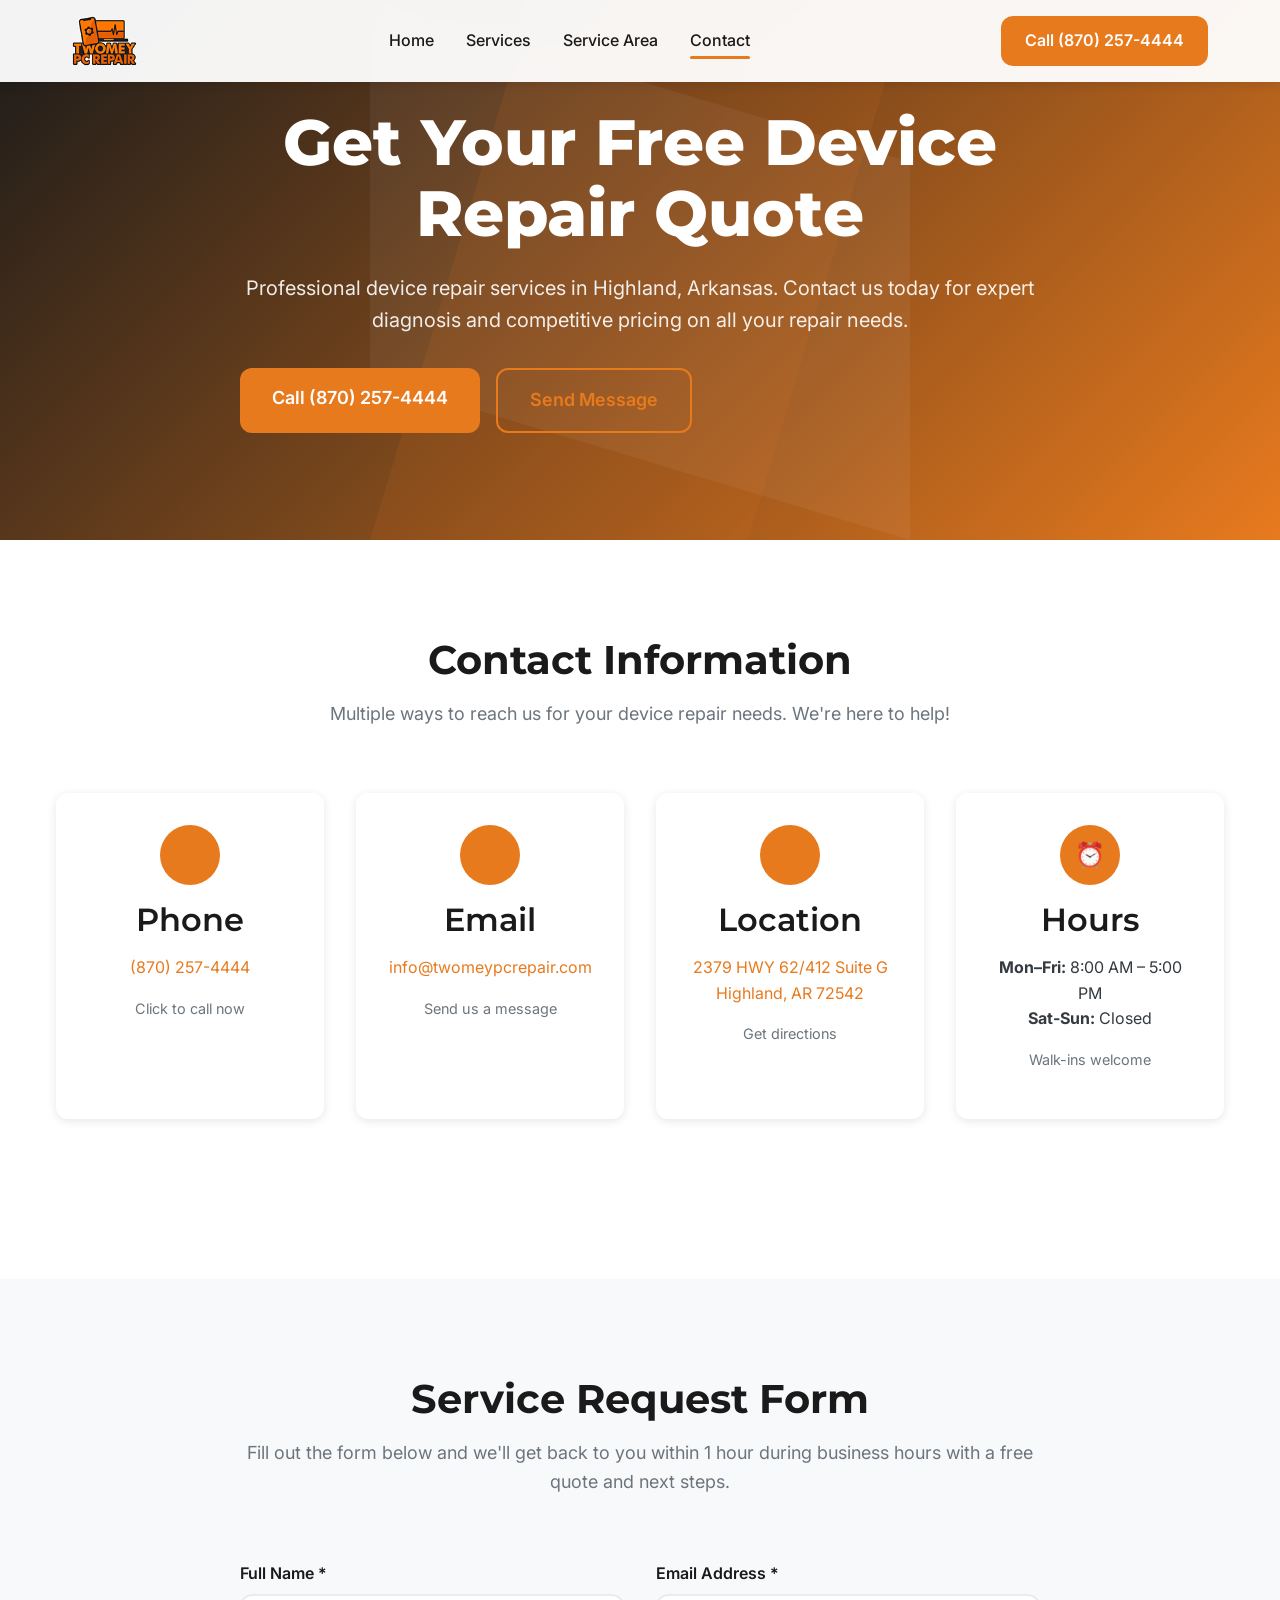
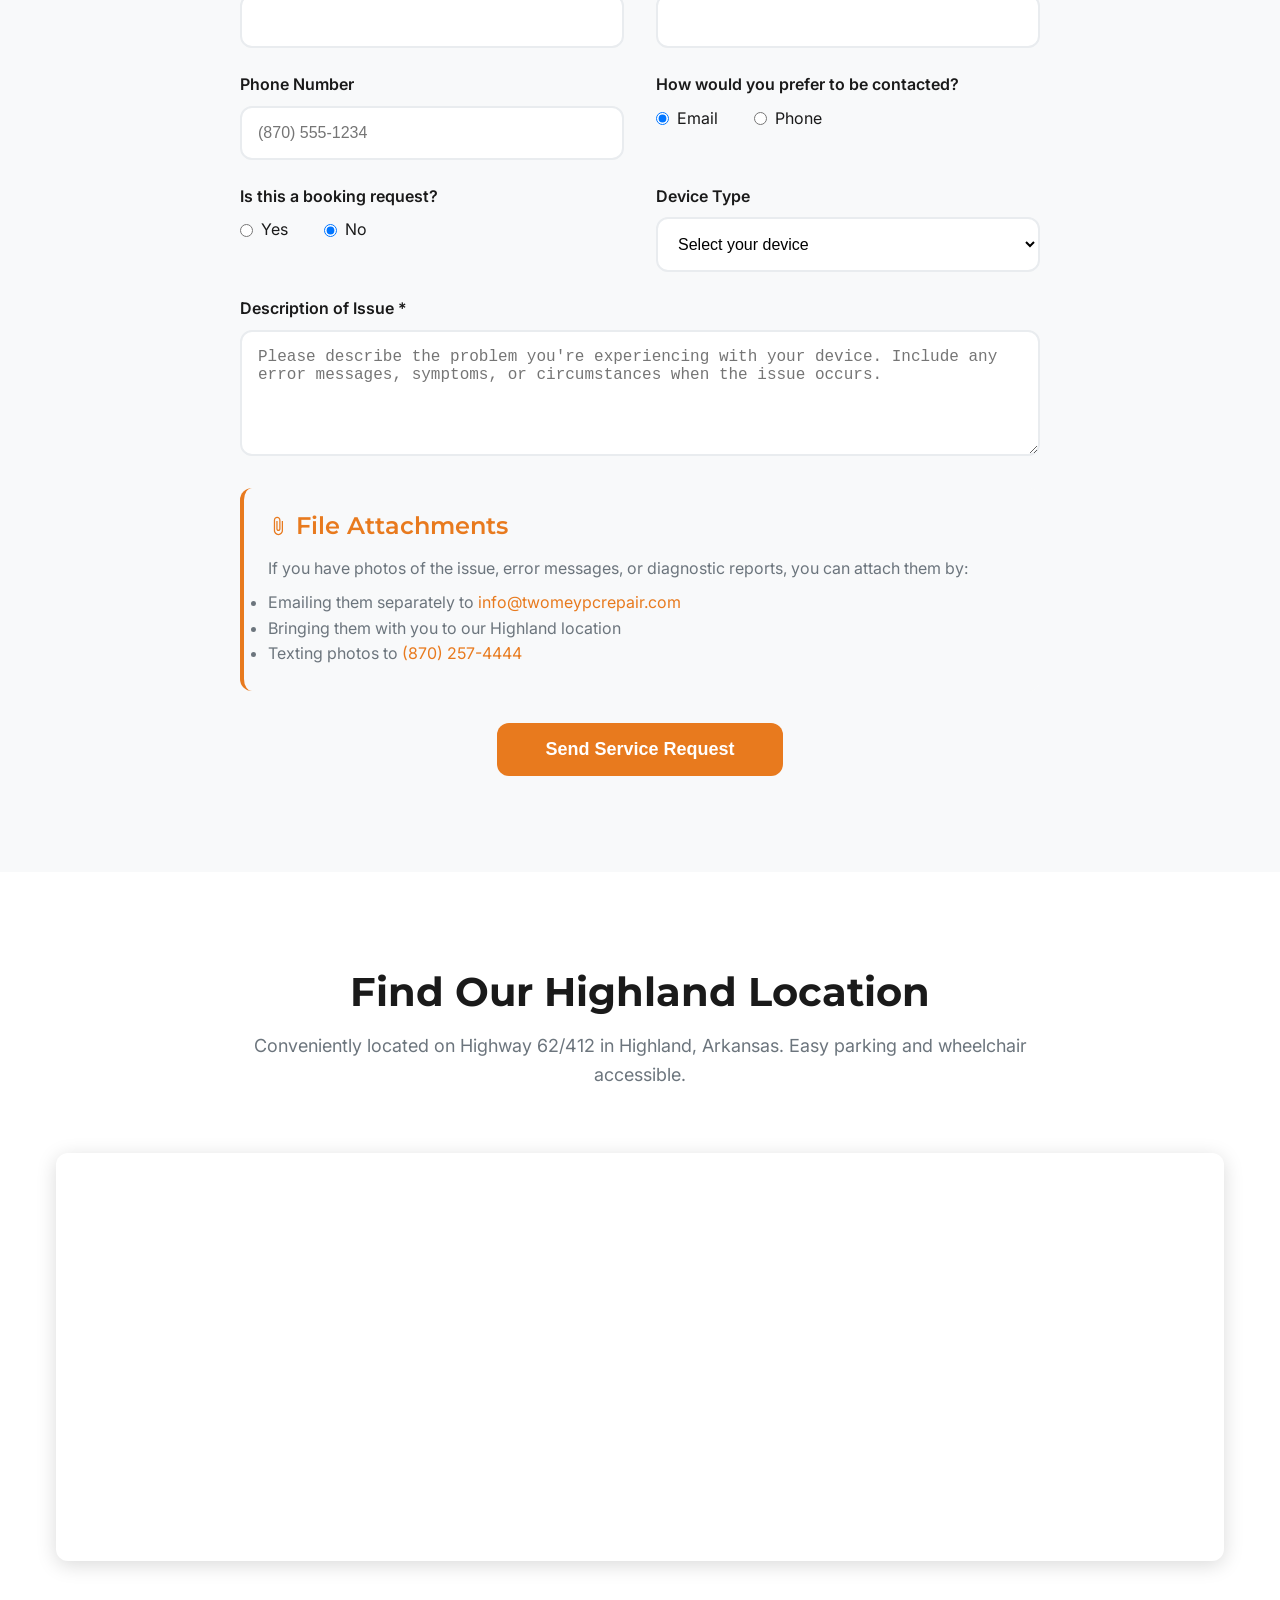
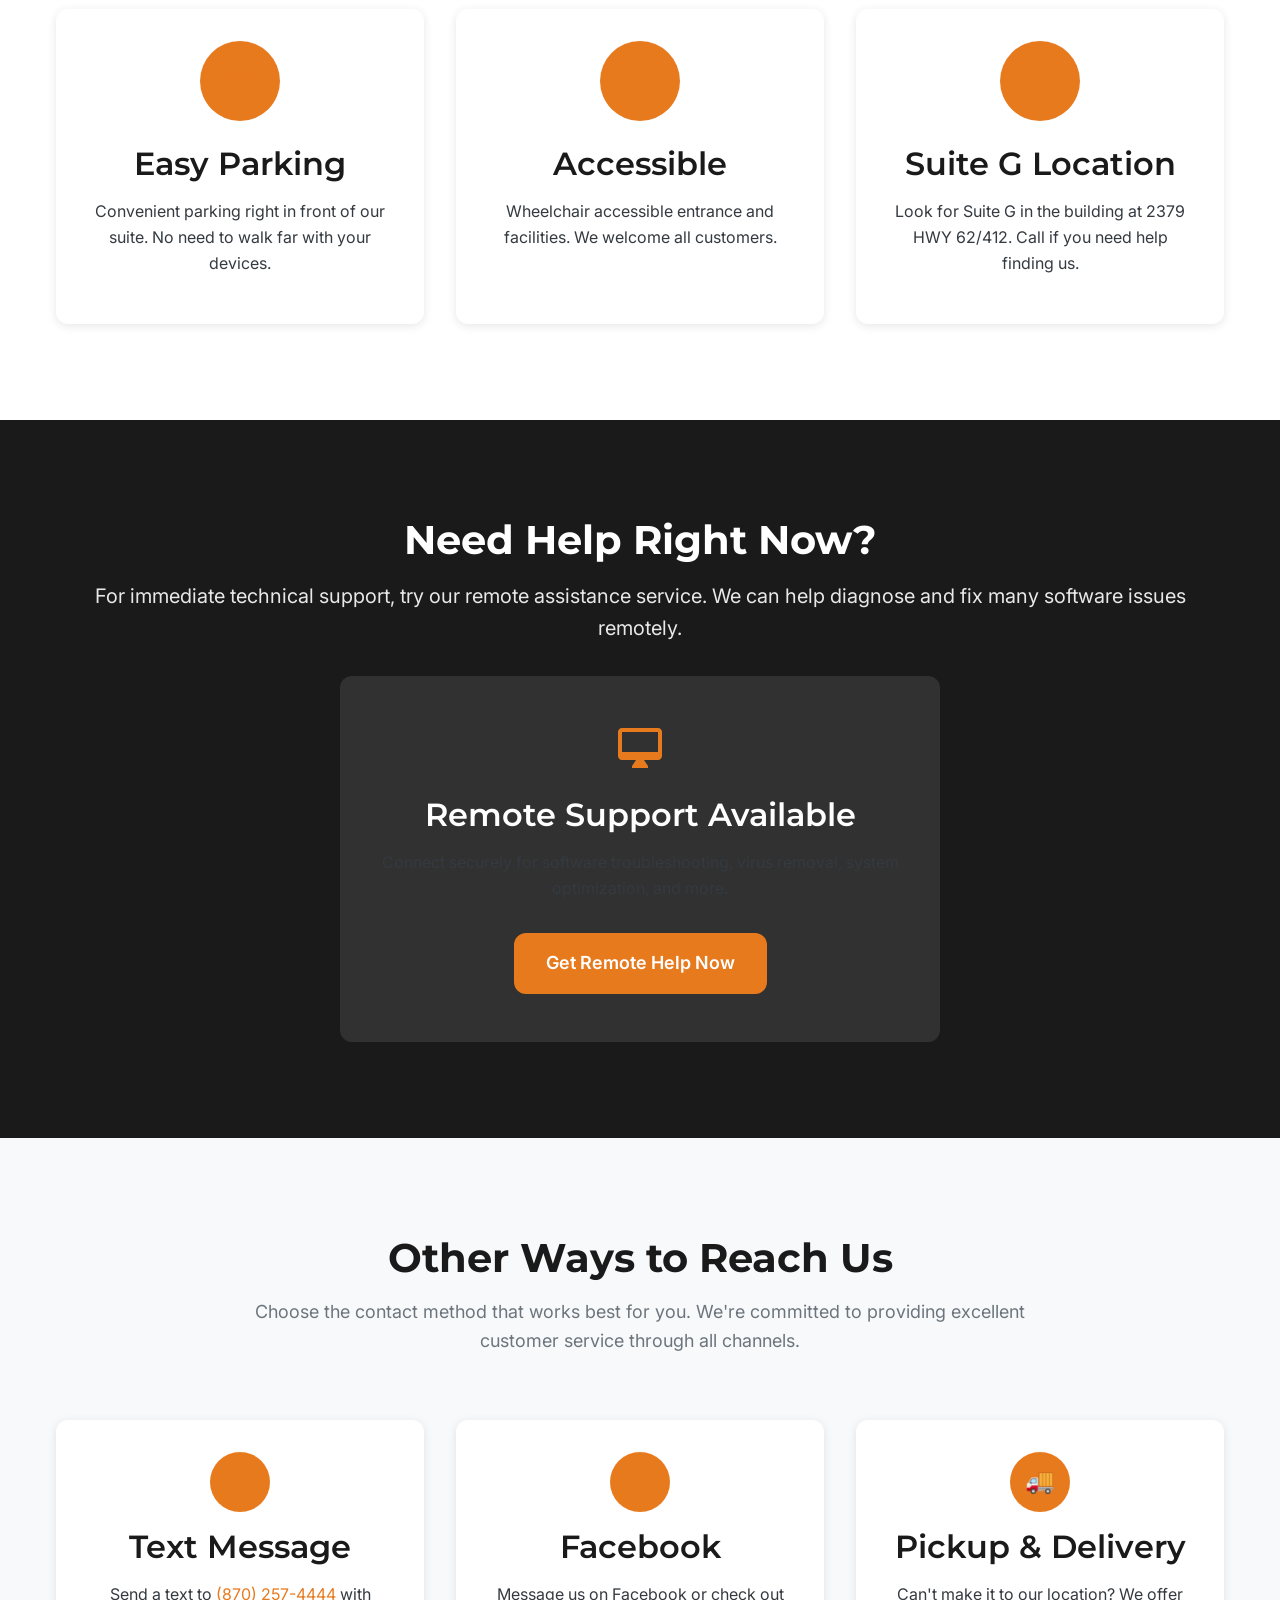
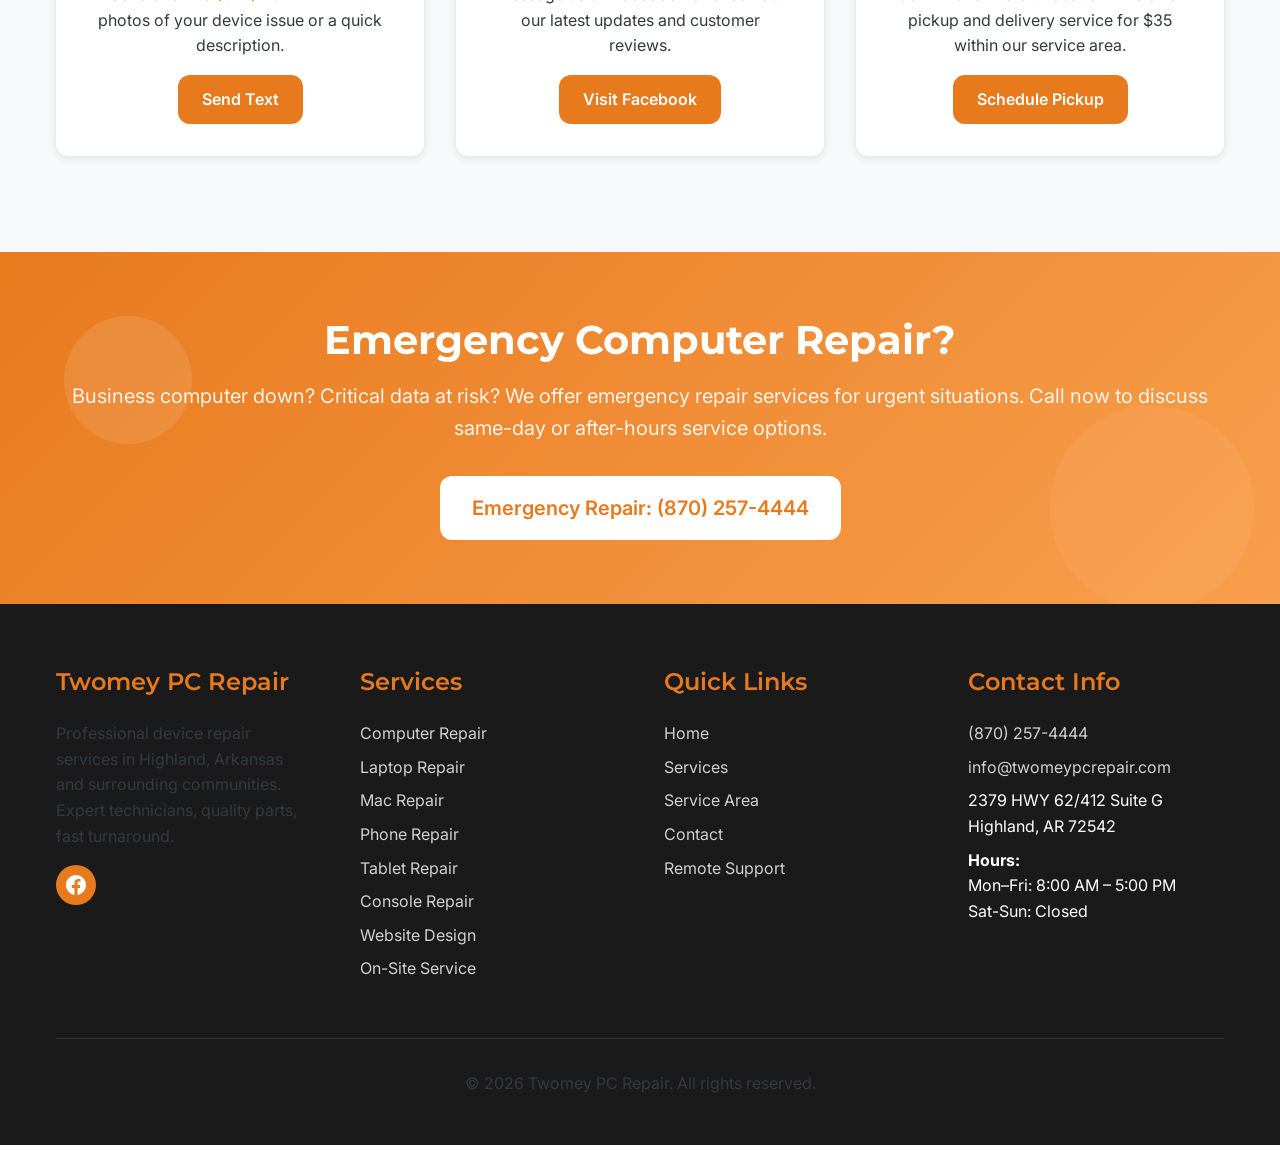
==== commit 2bcded7f: "Polish: SVG icons, stats counter, Google Reviews, map fixes, back-to-top, open badge" ====
--- a/contact.html
+++ b/contact.html
@@ -7,6 +7,7 @@
     <meta name="description" content="Contact Twomey PC Repair in Highland, Arkansas. Get a free quote for computer repair, phone repair, tablet repair. Call (870) 257-4444 or visit our Highland location.">
     <meta name="keywords" content="contact Twomey PC Repair, computer repair quote Highland Arkansas, device repair estimate, Highland Arkansas computer repair">
     <meta name="author" content="Twomey PC Repair">
+    <meta property="og:image" content="https://twomeypcrepair.com/assets/images/logo.png">
     <link rel="preconnect" href="https://fonts.googleapis.com">
     <link rel="preconnect" href="https://fonts.gstatic.com" crossorigin>
     <link href="https://fonts.googleapis.com/css2?family=Montserrat:wght@300;400;500;600;700;800&family=Inter:wght@300;400;500;600&display=swap" rel="stylesheet">
@@ -79,21 +80,27 @@
             
             <div class="contact-cards fade-in">
                 <div class="contact-card">
-                    <div class="contact-card-icon">📞</div>
+                    <div class="contact-card-icon">
+                        <svg width="24" height="24" viewBox="0 0 24 24" fill="currentColor"><path d="M6.62 10.79c1.44 2.83 3.76 5.14 6.59 6.59l2.2-2.2c.27-.27.67-.36 1.02-.24 1.12.37 2.33.57 3.57.57.55 0 1 .45 1 1V20c0 .55-.45 1-1 1-9.39 0-17-7.61-17-17 0-.55.45-1 1-1h3.5c.55 0 1 .45 1 1 0 1.25.2 2.45.57 3.57.11.35.03.74-.25 1.02l-2.2 2.2z"/></svg>
+                    </div>
                     <h3>Phone</h3>
                     <p><a href="tel:8702574444">(870) 257-4444</a></p>
                     <p style="color: #6c757d; font-size: 0.9rem;">Click to call now</p>
                 </div>
                 
                 <div class="contact-card">
-                    <div class="contact-card-icon">✉️</div>
+                    <div class="contact-card-icon">
+                        <svg width="24" height="24" viewBox="0 0 24 24" fill="currentColor"><path d="M20 4H4c-1.1 0-1.99.9-1.99 2L2 18c0 1.1.9 2 2 2h16c1.1 0 2-.9 2-2V6c0-1.1-.9-2-2-2zm0 4l-8 5-8-5V6l8 5 8-5v2z"/></svg>
+                    </div>
                     <h3>Email</h3>
                     <p><a href="mailto:info@twomeypcrepair.com">info@twomeypcrepair.com</a></p>
                     <p style="color: #6c757d; font-size: 0.9rem;">Send us a message</p>
                 </div>
                 
                 <div class="contact-card">
-                    <div class="contact-card-icon">📍</div>
+                    <div class="contact-card-icon">
+                        <svg width="24" height="24" viewBox="0 0 24 24" fill="currentColor"><path d="M12 2C8.13 2 5 5.13 5 9c0 5.25 7 13 7 13s7-7.75 7-13c0-3.87-3.13-7-7-7zm0 9.5c-1.38 0-2.5-1.12-2.5-2.5s1.12-2.5 2.5-2.5 2.5 1.12 2.5 2.5-1.12 2.5-2.5 2.5z"/></svg>
+                    </div>
                     <h3>Location</h3>
                     <p><a href="https://www.google.com/maps/place/2379+HWY+62%2F412+Suite+G,+Highland,+AR+72542" target="_blank">2379 HWY 62/412 Suite G<br>Highland, AR 72542</a></p>
                     <p style="color: #6c757d; font-size: 0.9rem;">Get directions</p>
@@ -198,7 +205,10 @@
                     
                     <div class="form-group">
                         <div style="background: #f8f9fa; padding: 1.5rem; border-radius: 12px; border-left: 4px solid #e87a1e;">
-                            <h4 style="margin-bottom: 1rem; color: #e87a1e;">📎 File Attachments</h4>
+                            <h4 style="margin-bottom: 1rem; color: #e87a1e; display: flex; align-items: center; gap: 0.5rem;">
+                                <svg width="20" height="20" viewBox="0 0 24 24" fill="currentColor"><path d="M16.5 6v11.5c0 2.21-1.79 4-4 4s-4-1.79-4-4V5c0-1.38 1.12-2.5 2.5-2.5s2.5 1.12 2.5 2.5v10.5c0 .55-.45 1-1 1s-1-.45-1-1V6H10v9.5c0 1.38 1.12 2.5 2.5 2.5s2.5-1.12 2.5-2.5V5c0-2.21-1.79-4-4-4S7 2.79 7 5v12.5c0 3.04 2.46 5.5 5.5 5.5s5.5-2.46 5.5-5.5V6h-1.5z"/></svg>
+                                File Attachments
+                            </h4>
                             <p style="margin-bottom: 0.5rem; color: #6c757d;">If you have photos of the issue, error messages, or diagnostic reports, you can attach them by:</p>
                             <ul style="margin-bottom: 0; color: #6c757d;">
                                 <li>Emailing them separately to <a href="mailto:info@twomeypcrepair.com">info@twomeypcrepair.com</a></li>
@@ -226,7 +236,7 @@
             
             <div class="map-container fade-in">
                 <iframe 
-                    src="https://www.google.com/maps/embed?pb=!1m18!1m12!1m3!1d3195.123456789!2d-91.234567!3d36.123456!2m3!1f0!2f0!3f0!3m2!1i1024!2i768!4f13.1!3m3!1m2!1s0x87d1158b9417beff%3A0xbb50991f658fca08!2sTwomey%20PC%20Repair!5e0!3m2!1sen!2sus!4v1234567890123!5m2!1sen!2sus"
+                    src="https://www.google.com/maps/embed?pb=!1m18!1m12!1m3!1d3275.8!2d-91.5144611!3d36.2703182!2m3!1f0!2f0!3f0!3m2!1i1024!2i768!4f13.1!3m3!1m2!1s0x87d1158b9417beff%3A0xbb50991f658fca08!2sTwomey%20PC%20Repair!5e0!3m2!1sen!2sus"
                     width="100%" 
                     height="500" 
                     style="border:0;" 
@@ -238,19 +248,25 @@
             
             <div class="grid grid-3 fade-in" style="margin-top: 3rem;">
                 <div class="feature-card">
-                    <div class="feature-icon">🚗</div>
+                    <div class="feature-icon">
+                        <svg width="32" height="32" viewBox="0 0 24 24" fill="currentColor"><path d="M18.92 6.01C18.72 5.42 18.16 5 17.5 5h-11c-.66 0-1.21.42-1.42 1.01L3 12v8c0 .55.45 1 1 1h1c.55 0 1-.45 1-1v-1h12v1c0 .55.45 1 1 1h1c.55 0 1-.45 1-1v-8l-2.08-5.99zM6.5 16c-.83 0-1.5-.67-1.5-1.5S5.67 13 6.5 13s1.5.67 1.5 1.5S7.33 16 6.5 16zm11 0c-.83 0-1.5-.67-1.5-1.5s.67-1.5 1.5-1.5 1.5.67 1.5 1.5-.67 1.5-1.5 1.5zM5 11l1.5-4.5h11L19 11H5z"/></svg>
+                    </div>
                     <h3>Easy Parking</h3>
                     <p>Convenient parking right in front of our suite. No need to walk far with your devices.</p>
                 </div>
                 
                 <div class="feature-card">
-                    <div class="feature-icon">♿</div>
+                    <div class="feature-icon">
+                        <svg width="32" height="32" viewBox="0 0 24 24" fill="currentColor"><path d="M12 2c1.1 0 2 .9 2 2s-.9 2-2 2-2-.9-2-2 .9-2 2-2zm9 7h-6v13h-2v-6h-2v6H9V9H3V7h18v2z"/></svg>
+                    </div>
                     <h3>Accessible</h3>
                     <p>Wheelchair accessible entrance and facilities. We welcome all customers.</p>
                 </div>
                 
                 <div class="feature-card">
-                    <div class="feature-icon">🏪</div>
+                    <div class="feature-icon">
+                        <svg width="32" height="32" viewBox="0 0 24 24" fill="currentColor"><path d="M12 7V3H2v18h20V7H12zM6 19H4v-2h2v2zm0-4H4v-2h2v2zm0-4H4V9h2v2zm0-4H4V5h2v2zm4 12H8v-2h2v2zm0-4H8v-2h2v2zm0-4H8V9h2v2zm0-4H8V5h2v2zm10 12h-8v-2h2v-2h-2v-2h2v-2h-2V9h8v10zm-2-8h-2v2h2v-2zm0 4h-2v2h2v-2z"/></svg>
+                    </div>
                     <h3>Suite G Location</h3>
                     <p>Look for Suite G in the building at 2379 HWY 62/412. Call if you need help finding us.</p>
                 </div>
@@ -267,7 +283,9 @@
                     <p style="font-size: 1.25rem; margin-bottom: 2rem; color: rgba(255,255,255,0.9);">For immediate technical support, try our remote assistance service. We can help diagnose and fix many software issues remotely.</p>
                     
                     <div style="background: rgba(255,255,255,0.1); padding: 3rem 2rem; border-radius: 12px; max-width: 600px; margin: 0 auto;">
-                        <div style="font-size: 3rem; margin-bottom: 1rem;">🖥️</div>
+                        <div style="margin-bottom: 1rem;">
+                            <svg width="48" height="48" viewBox="0 0 24 24" fill="currentColor" style="color: var(--primary-orange);"><path d="M21 2H3c-1.1 0-2 .9-2 2v12c0 1.1.9 2 2 2h7l-2 3v1h8v-1l-2-3h7c1.1 0 2-.9 2-2V4c0-1.1-.9-2-2-2zm0 12H3V4h18v10z"/></svg>
+                        </div>
                         <h3>Remote Support Available</h3>
                         <p style="margin-bottom: 2rem;">Connect securely for software troubleshooting, virus removal, system optimization, and more.</p>
                         <a href="https://remote.twomey.tech/customer" target="_blank" class="cta-button" style="font-size: 1.125rem; padding: 1rem 2rem;">Get Remote Help Now</a>
@@ -287,14 +305,18 @@
             
             <div class="grid grid-3 fade-in">
                 <div class="contact-card">
-                    <div class="contact-card-icon">💬</div>
+                    <div class="contact-card-icon">
+                        <svg width="24" height="24" viewBox="0 0 24 24" fill="currentColor"><path d="M20 2H4c-1.1 0-1.99.9-1.99 2L2 22l4-4h14c1.1 0 2-.9 2-2V4c0-1.1-.9-2-2-2zM6 9h12v2H6V9zm8 5H6v-2h8v2zm4-6H6V6h12v2z"/></svg>
+                    </div>
                     <h3>Text Message</h3>
                     <p>Send a text to <a href="sms:8702574444">(870) 257-4444</a> with photos of your device issue or a quick description.</p>
                     <a href="sms:8702574444" class="cta-button">Send Text</a>
                 </div>
                 
                 <div class="contact-card">
-                    <div class="contact-card-icon">📘</div>
+                    <div class="contact-card-icon">
+                        <svg width="24" height="24" viewBox="0 0 24 24" fill="currentColor"><path d="M24 12.073c0-6.627-5.373-12-12-12s-12 5.373-12 12c0 5.99 4.388 10.954 10.125 11.854v-8.385H7.078v-3.47h3.047V9.43c0-3.007 1.792-4.669 4.533-4.669 1.312 0 2.686.235 2.686.235v2.953H15.83c-1.491 0-1.956.925-1.956 1.874v2.25h3.328l-.532 3.47h-2.796v8.385C19.612 23.027 24 18.062 24 12.073z"/></svg>
+                    </div>
                     <h3>Facebook</h3>
                     <p>Message us on Facebook or check out our latest updates and customer reviews.</p>
                     <a href="https://www.facebook.com/TwomeyPCRepair" target="_blank" class="cta-button">Visit Facebook</a>
@@ -331,7 +353,9 @@
                     <h4>Twomey PC Repair</h4>
                     <p>Professional device repair services in Highland, Arkansas and surrounding communities. Expert technicians, quality parts, fast turnaround.</p>
                     <div class="social-links">
-                        <a href="https://www.facebook.com/TwomeyPCRepair" target="_blank" class="social-link">📘</a>
+                        <a href="https://www.facebook.com/TwomeyPCRepair" target="_blank" class="social-link">
+                            <svg width="20" height="20" viewBox="0 0 24 24" fill="currentColor"><path d="M24 12.073c0-6.627-5.373-12-12-12s-12 5.373-12 12c0 5.99 4.388 10.954 10.125 11.854v-8.385H7.078v-3.47h3.047V9.43c0-3.007 1.792-4.669 4.533-4.669 1.312 0 2.686.235 2.686.235v2.953H15.83c-1.491 0-1.956.925-1.956 1.874v2.25h3.328l-.532 3.47h-2.796v8.385C19.612 23.027 24 18.062 24 12.073z"/></svg>
+                        </a>
                     </div>
                 </div>
                 
@@ -378,7 +402,9 @@
     </footer>
 
     <!-- Floating Call Button (Mobile) -->
-    <a href="tel:8702574444" class="floating-call">📞</a>
+    <a href="tel:8702574444" class="floating-call">
+        <svg width="28" height="28" viewBox="0 0 24 24" fill="currentColor"><path d="M6.62 10.79c1.44 2.83 3.76 5.14 6.59 6.59l2.2-2.2c.27-.27.67-.36 1.02-.24 1.12.37 2.33.57 3.57.57.55 0 1 .45 1 1V20c0 .55-.45 1-1 1-9.39 0-17-7.61-17-17 0-.55.45-1 1-1h3.5c.55 0 1 .45 1 1 0 1.25.2 2.45.57 3.57.11.35.03.74-.25 1.02l-2.2 2.2z"/></svg>
+    </a>
 
     <!-- JavaScript -->
     <script src="js/main.js"></script>
--- a/css/style.css
+++ b/css/style.css
@@ -1,5 +1,4 @@
-/* Import Google Fonts */
-@import url('https://fonts.googleapis.com/css2?family=Montserrat:wght@300;400;500;600;700;800&family=Inter:wght@300;400;500;600&display=swap');
+/* Google Fonts loaded via HTML link tags for better performance */
 
 /* CSS Custom Properties */
 :root {
@@ -1083,4 +1082,371 @@
   .floating-call {
     animation: none;
   }
+}
+
+/* ============================================
+   New Features Styles
+   ============================================ */
+
+/* Logo Section with Badge */
+.logo-section {
+  display: flex;
+  align-items: center;
+  gap: 1rem;
+}
+
+.business-status-badge {
+  display: flex;
+  align-items: center;
+  gap: 0.5rem;
+  background: #e8f5e8;
+  border: 1px solid #28a745;
+  border-radius: 20px;
+  padding: 0.4rem 0.8rem;
+  font-size: 0.8rem;
+  font-weight: 500;
+  color: #155724;
+}
+
+.status-dot {
+  width: 8px;
+  height: 8px;
+  border-radius: 50%;
+  background: #28a745;
+  animation: pulse 2s infinite;
+}
+
+.business-status-badge.closed {
+  background: #f8d7da;
+  border-color: #dc3545;
+  color: #721c24;
+}
+
+.business-status-badge.closed .status-dot {
+  background: #dc3545;
+}
+
+/* Mobile CTA Button */
+.mobile-cta-button {
+  display: flex;
+  align-items: center;
+  justify-content: center;
+  gap: 0.5rem;
+  background: var(--primary-orange);
+  color: white;
+  padding: 1rem 2rem;
+  border-radius: var(--border-radius);
+  text-decoration: none;
+  font-weight: 600;
+  margin: 1rem;
+  transition: var(--transition);
+}
+
+.mobile-cta-button:hover {
+  background: #d16a15;
+}
+
+/* Trust Item SVG Styling */
+.trust-item svg {
+  width: 20px;
+  height: 20px;
+  vertical-align: middle;
+  margin-right: 0.5rem;
+  color: var(--primary-orange);
+}
+
+/* Stats Section */
+.stats-section {
+  background: var(--primary-black);
+  color: white;
+  padding: 4rem 0;
+}
+
+.stats-grid {
+  display: grid;
+  grid-template-columns: repeat(auto-fit, minmax(200px, 1fr));
+  gap: 2rem;
+  text-align: center;
+}
+
+.stat-item {
+  padding: 1rem;
+}
+
+.stat-number {
+  font-size: 3rem;
+  font-weight: 800;
+  color: var(--primary-orange);
+  display: block;
+  margin-bottom: 0.5rem;
+  font-family: 'Montserrat', sans-serif;
+}
+
+.stat-label {
+  font-size: 1.1rem;
+  font-weight: 500;
+  color: #ccc;
+}
+
+.stat-item:last-child .stat-number::after {
+  content: " ★";
+  color: gold;
+}
+
+.stat-item:first-child .stat-number::after {
+  content: "+";
+}
+
+.stat-item:nth-child(2) .stat-number::after {
+  content: "+";
+}
+
+.stat-item:nth-child(3) .stat-number::after {
+  content: " Mi";
+  font-size: 1.5rem;
+}
+
+/* Feature Icon SVG Styling */
+.feature-icon svg {
+  width: 32px;
+  height: 32px;
+  fill: currentColor;
+  color: var(--primary-orange);
+}
+
+/* Contact Card Icon SVG Styling */
+.contact-card-icon svg {
+  width: 24px;
+  height: 24px;
+  fill: currentColor;
+  color: var(--primary-orange);
+}
+
+/* Social Link SVG Styling */
+.social-link svg {
+  width: 20px;
+  height: 20px;
+  fill: currentColor;
+}
+
+/* Floating Call SVG Styling */
+.floating-call svg {
+  width: 28px;
+  height: 28px;
+  fill: currentColor;
+}
+
+/* Website Design Card */
+.website-design-card {
+  background: linear-gradient(135deg, #e87a1e, #f89f4d);
+  color: white;
+  position: relative;
+  overflow: hidden;
+}
+
+.website-design-card .card-icon {
+  text-align: center;
+  padding: 2rem 0 1rem 0;
+}
+
+.website-design-card .card-icon svg {
+  color: rgba(255, 255, 255, 0.9);
+}
+
+.website-design-card .card-content {
+  padding: 1rem 2rem 2rem 2rem;
+}
+
+.website-design-card .cta-button {
+  background: white;
+  color: var(--primary-orange);
+}
+
+.website-design-card .cta-button:hover {
+  background: rgba(255, 255, 255, 0.9);
+  transform: translateY(-2px);
+}
+
+/* Google Reviews CTA */
+.google-reviews-cta {
+  background: linear-gradient(135deg, #4285f4, #34a853);
+  color: white;
+  padding: 3rem 0;
+  text-align: center;
+}
+
+.reviews-cta-content {
+  max-width: 600px;
+  margin: 0 auto;
+}
+
+.google-rating {
+  margin-bottom: 2rem;
+}
+
+.rating-badge {
+  display: inline-flex;
+  align-items: center;
+  gap: 0.5rem;
+  background: rgba(255, 255, 255, 0.2);
+  padding: 0.75rem 1.5rem;
+  border-radius: 50px;
+  backdrop-filter: blur(10px);
+}
+
+.rating-number {
+  font-size: 1.5rem;
+  font-weight: 700;
+}
+
+.rating-stars {
+  display: flex;
+  gap: 0.2rem;
+}
+
+.rating-stars svg {
+  color: #fbbc05;
+}
+
+.rating-text {
+  font-weight: 500;
+  opacity: 0.9;
+}
+
+.google-reviews-cta h3 {
+  font-size: 2rem;
+  margin-bottom: 1rem;
+}
+
+.google-reviews-cta p {
+  font-size: 1.1rem;
+  margin-bottom: 2rem;
+  opacity: 0.9;
+}
+
+.review-buttons {
+  display: flex;
+  justify-content: center;
+  gap: 1rem;
+  flex-wrap: wrap;
+}
+
+.review-buttons .cta-button {
+  background: white;
+  color: #4285f4;
+}
+
+.review-buttons .cta-button.secondary {
+  background: transparent;
+  border: 2px solid white;
+  color: white;
+}
+
+.review-buttons .cta-button:hover {
+  transform: translateY(-2px);
+}
+
+.review-buttons .cta-button.secondary:hover {
+  background: white;
+  color: #4285f4;
+}
+
+/* Back to Top Button */
+.back-to-top {
+  position: fixed;
+  bottom: 80px;
+  right: 20px;
+  width: 50px;
+  height: 50px;
+  background: var(--primary-orange);
+  color: white;
+  border: none;
+  border-radius: 50%;
+  cursor: pointer;
+  display: flex;
+  align-items: center;
+  justify-content: center;
+  box-shadow: var(--shadow-medium);
+  transition: var(--transition);
+  opacity: 0;
+  visibility: hidden;
+  transform: translateY(20px);
+  z-index: 999;
+}
+
+.back-to-top.visible {
+  opacity: 1;
+  visibility: visible;
+  transform: translateY(0);
+}
+
+.back-to-top:hover {
+  background: #d16a15;
+  transform: translateY(-3px);
+}
+
+.back-to-top svg {
+  width: 20px;
+  height: 20px;
+}
+
+/* Testimonial Rating SVG Stars */
+.testimonial-rating {
+  display: flex;
+  gap: 0.2rem;
+  margin-bottom: 1rem;
+}
+
+.testimonial-rating svg {
+  color: #ffc107;
+}
+
+/* Mobile Responsive Updates */
+@media (max-width: 768px) {
+  .logo-section {
+    flex-direction: column;
+    align-items: flex-start;
+    gap: 0.5rem;
+  }
+  
+  .business-status-badge {
+    font-size: 0.7rem;
+    padding: 0.3rem 0.6rem;
+  }
+  
+  .stats-grid {
+    grid-template-columns: repeat(2, 1fr);
+    gap: 1.5rem;
+  }
+  
+  .stat-number {
+    font-size: 2.5rem;
+  }
+  
+  .review-buttons {
+    flex-direction: column;
+    align-items: center;
+  }
+  
+  .google-reviews-cta h3 {
+    font-size: 1.5rem;
+  }
+  
+  .rating-badge {
+    padding: 0.5rem 1rem;
+  }
+  
+  .rating-number {
+    font-size: 1.2rem;
+  }
+}
+
+@media (max-width: 480px) {
+  .stats-grid {
+    grid-template-columns: 1fr;
+  }
+  
+  .stat-number {
+    font-size: 2rem;
+  }
 }
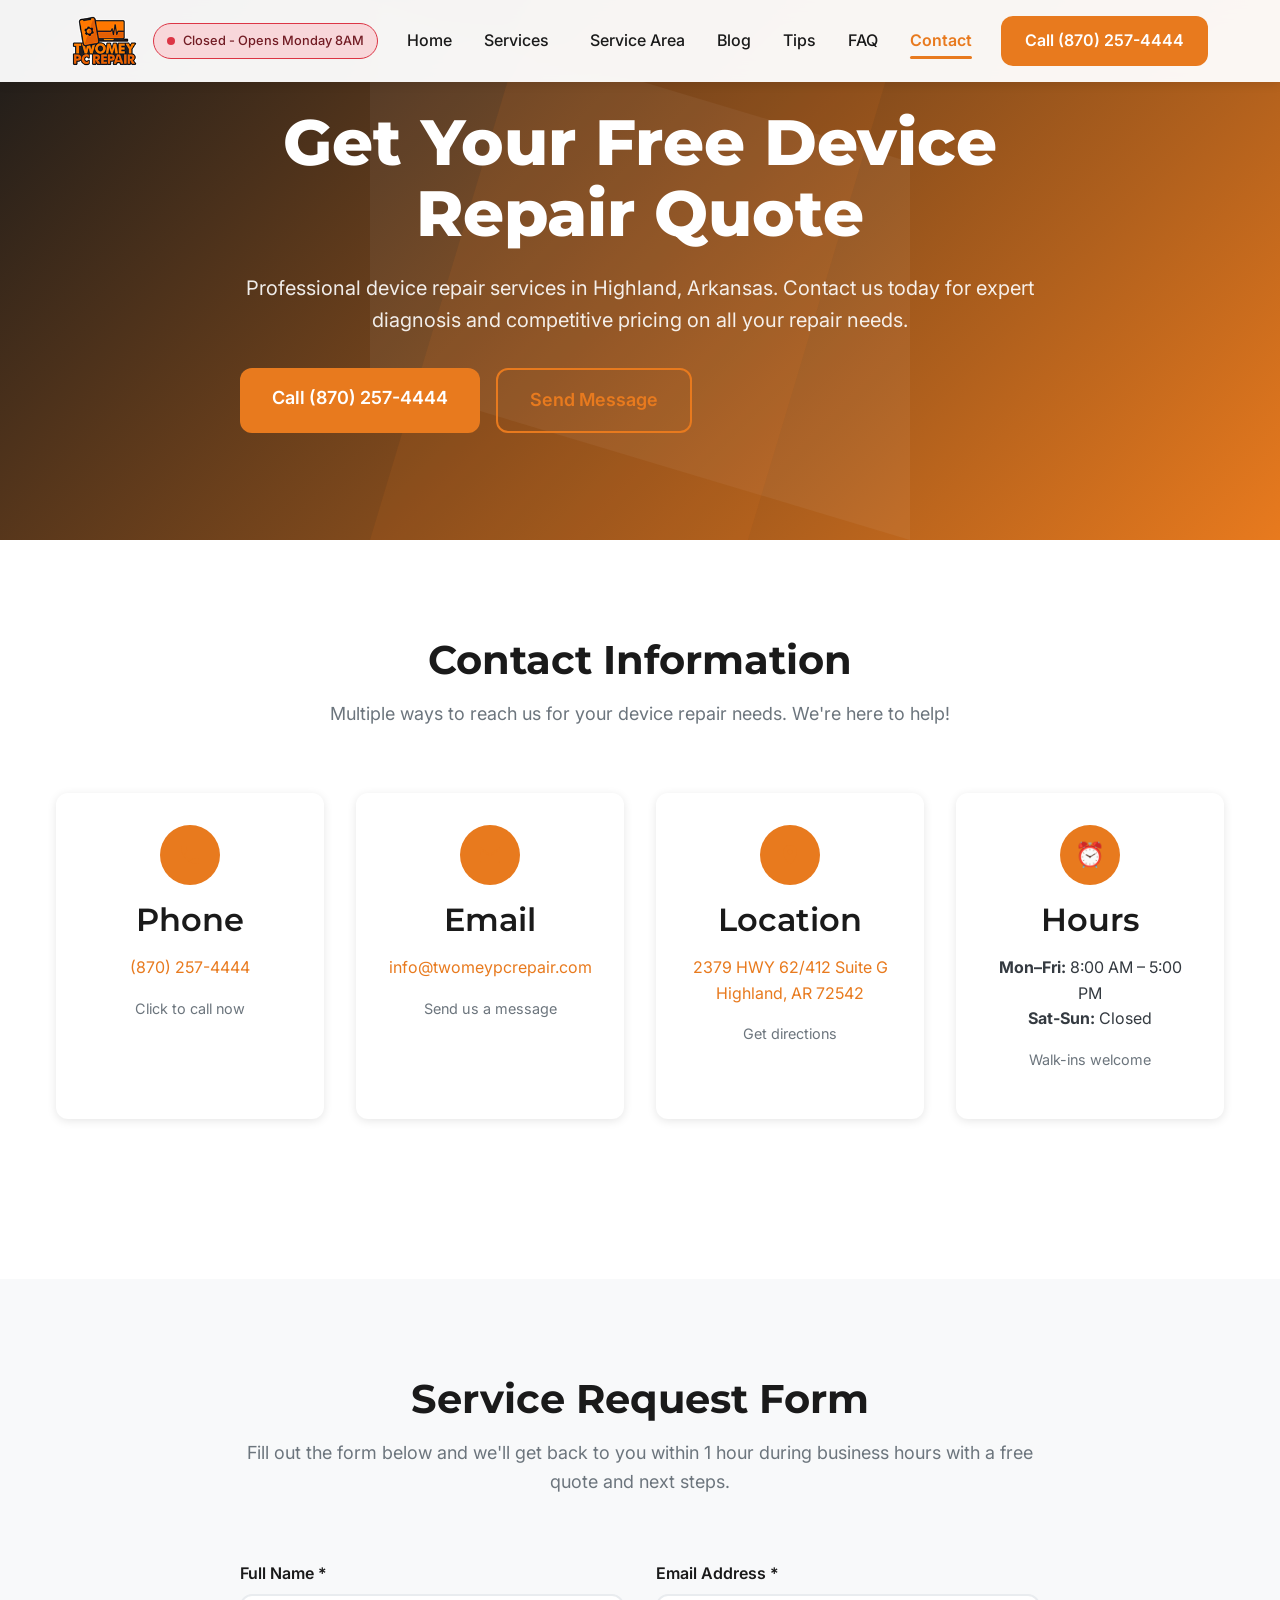
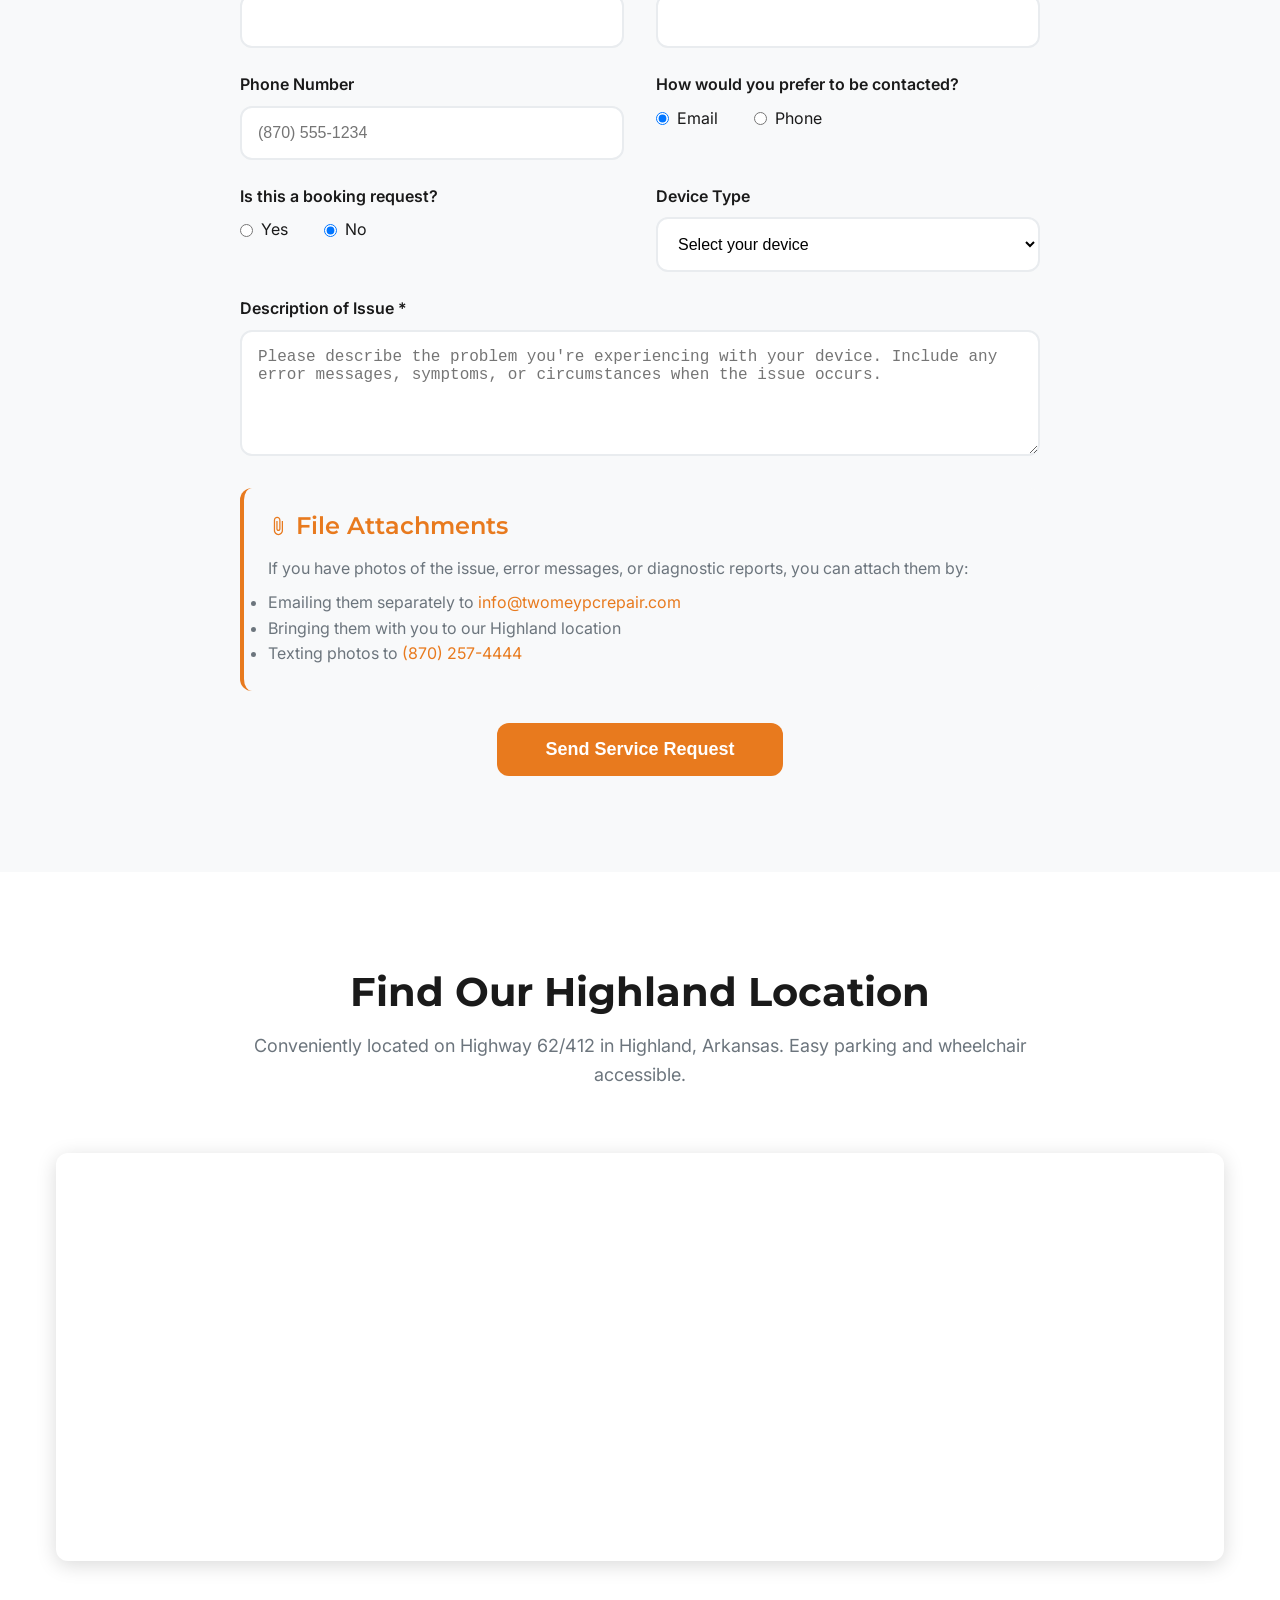
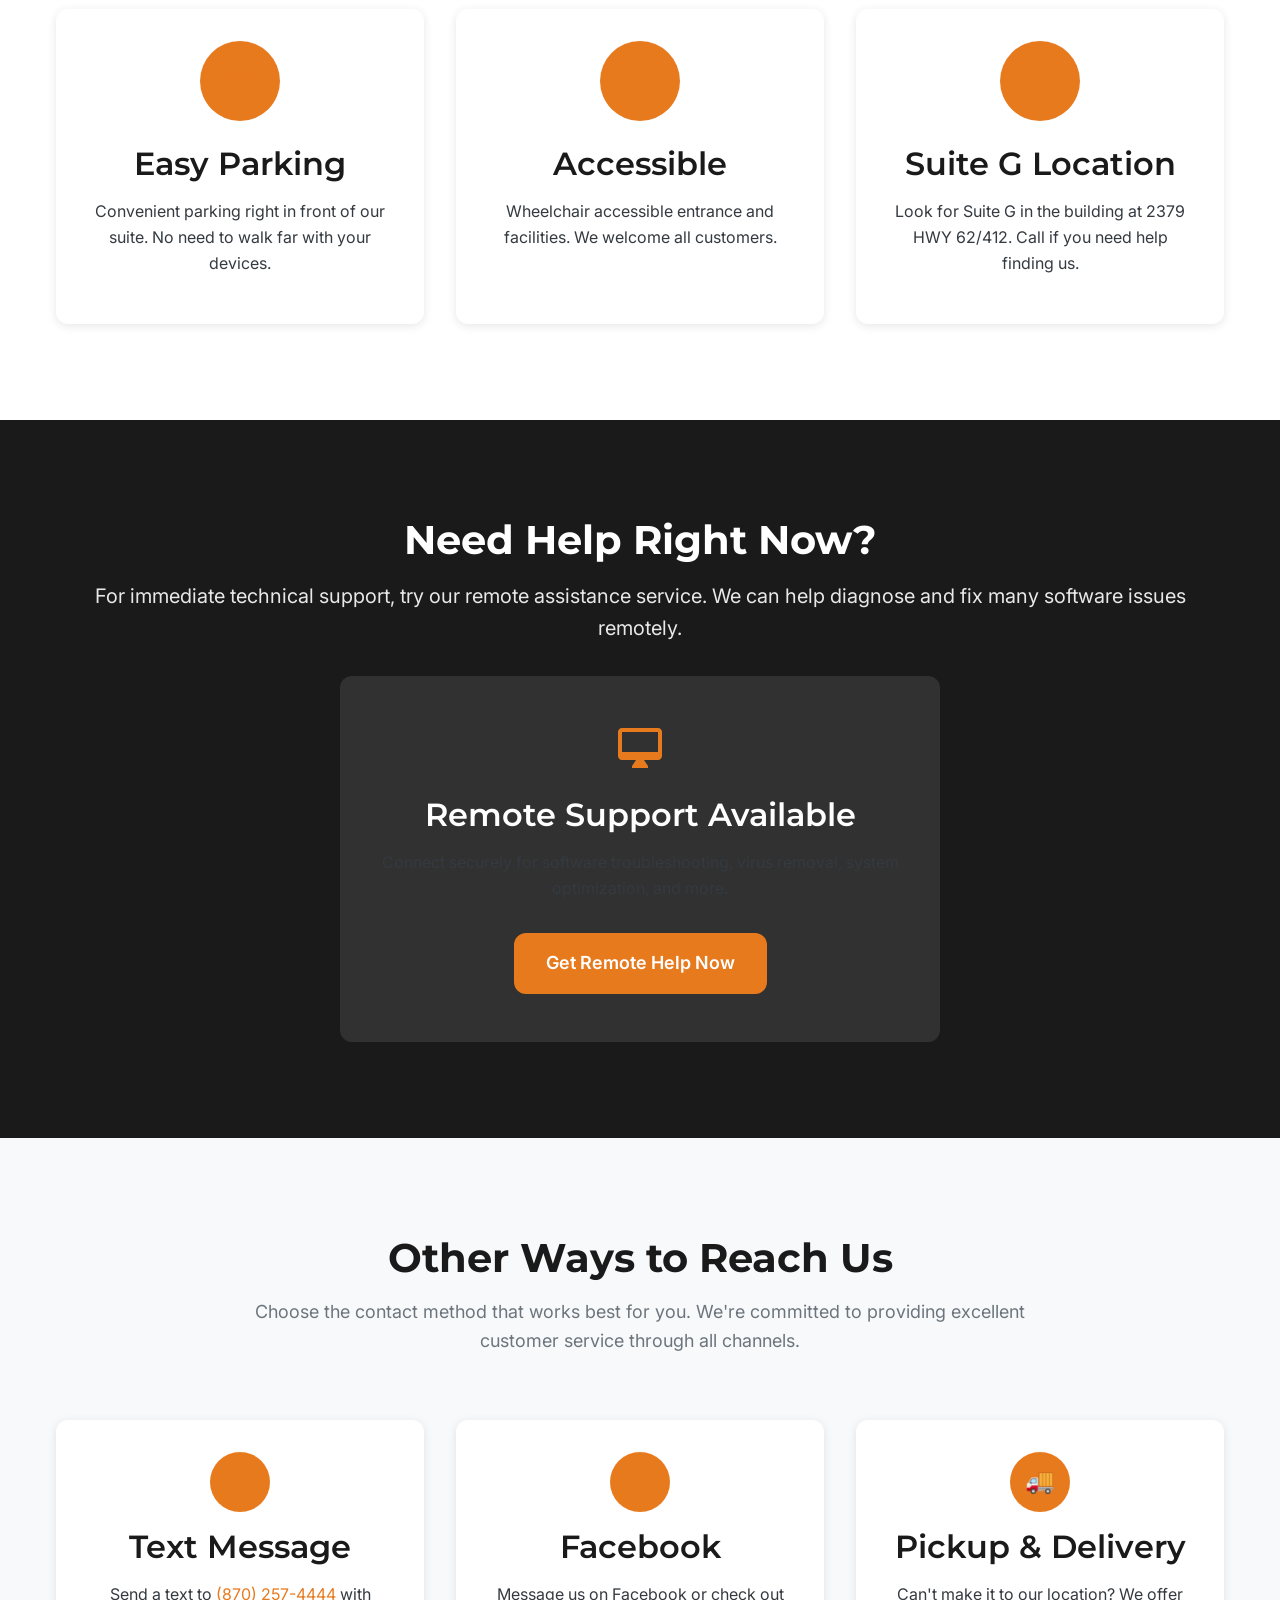
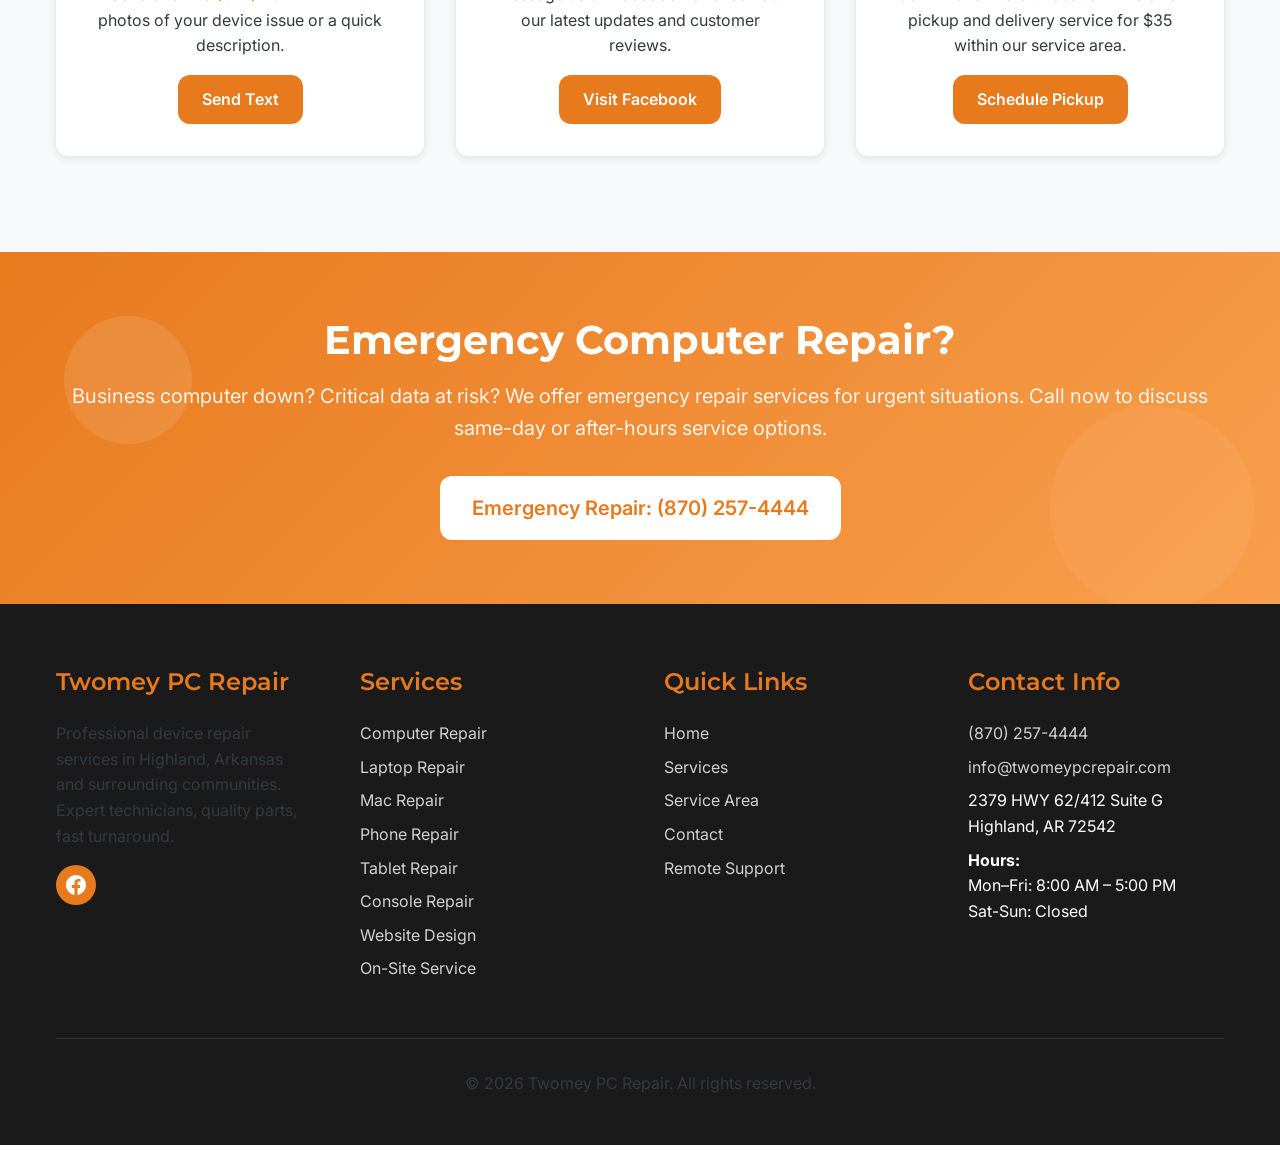
==== commit 3587b506: "Add individual service pages, FAQ, blog, tips, sitemap, updated nav" ====
--- a/contact.html
+++ b/contact.html
@@ -19,13 +19,34 @@
     <header class="header">
         <div class="container">
             <div class="header-content">
-                <img src="assets/images/logo.png" alt="Twomey PC Repair Logo" class="logo">
+                <div class="logo-section">
+                    <img src="assets/images/logo.png" alt="Twomey PC Repair Logo" class="logo">
+                    <div class="business-status-badge">
+                        <span class="status-dot"></span>
+                        <span class="status-text">Open Today 8AM-5PM</span>
+                    </div>
+                </div>
                 
                 <nav class="nav">
                     <a href="index.html">Home</a>
-                    <a href="services.html">Services</a>
+                    <div class="nav-dropdown">
+                        <a href="services.html">Services</a>
+                        <div class="nav-dropdown-menu">
+                            <a href="services/computer-repair.html">Computer Repair</a>
+                            <a href="services/laptop-repair.html">Laptop Repair</a>
+                            <a href="services/mac-repair.html">Mac Repair</a>
+                            <a href="services/phone-repair.html">Phone Repair</a>
+                            <a href="services/tablet-repair.html">Tablet Repair</a>
+                            <a href="services/game-console-repair.html">Game Console Repair</a>
+                            <a href="services/website-design.html">Website Design</a>
+                            <a href="services/onsite.html">On-Site Service</a>
+                        </div>
+                    </div>
                     <a href="service-area.html">Service Area</a>
-                    <a href="contact.html">Contact</a>
+                    <a href="blog.html">Blog</a>
+                    <a href="tips.html">Tips</a>
+                    <a href="faq.html">FAQ</a>
+                    <a href="contact.html" class="active">Contact</a>
                 </nav>
                 
                 <a href="tel:8702574444" class="cta-button">Call (870) 257-4444</a>
@@ -43,10 +64,29 @@
         <div class="mobile-menu">
             <ul class="mobile-nav">
                 <li><a href="index.html">Home</a></li>
-                <li><a href="services.html">Services</a></li>
+                <li>
+                    <a href="services.html">Services</a>
+                    <ul class="mobile-nav-submenu">
+                        <li><a href="services/computer-repair.html">Computer Repair</a></li>
+                        <li><a href="services/laptop-repair.html">Laptop Repair</a></li>
+                        <li><a href="services/mac-repair.html">Mac Repair</a></li>
+                        <li><a href="services/phone-repair.html">Phone Repair</a></li>
+                        <li><a href="services/tablet-repair.html">Tablet Repair</a></li>
+                        <li><a href="services/game-console-repair.html">Game Console Repair</a></li>
+                        <li><a href="services/website-design.html">Website Design</a></li>
+                        <li><a href="services/onsite.html">On-Site Service</a></li>
+                    </ul>
+                </li>
                 <li><a href="service-area.html">Service Area</a></li>
+                <li><a href="blog.html">Blog</a></li>
+                <li><a href="tips.html">Tips</a></li>
+                <li><a href="faq.html">FAQ</a></li>
                 <li><a href="contact.html">Contact</a></li>
             </ul>
+            <a href="tel:8702574444" class="mobile-cta-button">
+                <svg width="20" height="20" viewBox="0 0 24 24" fill="currentColor"><path d="M6.62 10.79c1.44 2.83 3.76 5.14 6.59 6.59l2.2-2.2c.27-.27.67-.36 1.02-.24 1.12.37 2.33.57 3.57.57.55 0 1 .45 1 1V20c0 .55-.45 1-1 1-9.39 0-17-7.61-17-17 0-.55.45-1 1-1h3.5c.55 0 1 .45 1 1 0 1.25.2 2.45.57 3.57.11.35.03.74-.25 1.02l-2.2 2.2z"/></svg>
+                Call (870) 257-4444
+            </a>
         </div>
     </header>
 
--- a/css/style.css
+++ b/css/style.css
@@ -245,14 +245,6 @@
   bottom: 0;
   background: url('data:image/svg+xml,<svg xmlns="http://www.w3.org/2000/svg" viewBox="0 0 1000 1000"><polygon fill="rgba(255,255,255,0.05)" points="0,0 1000,300 1000,1000 0,700"/><polygon fill="rgba(232,122,30,0.1)" points="0,1000 300,0 1000,0 700,1000"/></svg>');
   background-size: 100% 100%;
-  animation: float 20s ease-in-out infinite;
-}
-
-@keyframes float {
-  0%, 100% { transform: translateY(0) rotate(0deg); }
-  25% { transform: translateY(-10px) rotate(1deg); }
-  50% { transform: translateY(0) rotate(0deg); }
-  75% { transform: translateY(10px) rotate(-1deg); }
 }
 
 .hero-content {
@@ -1449,4 +1441,419 @@
   .stat-number {
     font-size: 2rem;
   }
+}
+
+/* Nav Dropdown */
+.nav-dropdown {
+  position: relative;
+}
+
+.nav-dropdown > a::after {
+  content: ' ▾';
+  font-size: 0.7em;
+}
+
+.nav-dropdown-menu {
+  position: absolute;
+  top: 100%;
+  left: 0;
+  min-width: 220px;
+  background: white;
+  border-radius: 8px;
+  box-shadow: 0 4px 20px rgba(0,0,0,0.15);
+  opacity: 0;
+  visibility: hidden;
+  transform: translateY(10px);
+  transition: all 0.3s ease;
+  padding: 0.5rem 0;
+  z-index: 1000;
+}
+
+.nav-dropdown:hover .nav-dropdown-menu {
+  opacity: 1;
+  visibility: visible;
+  transform: translateY(0);
+}
+
+.nav-dropdown-menu a {
+  display: block;
+  padding: 0.6rem 1.25rem;
+  color: var(--primary-black);
+  text-decoration: none;
+  font-size: 0.95rem;
+  transition: all 0.2s;
+}
+
+.nav-dropdown-menu a:hover {
+  background: var(--light-gray);
+  color: var(--primary-orange);
+}
+
+/* Mobile Nav Submenu */
+.mobile-nav-submenu {
+  list-style: none;
+  padding: 0;
+  margin: 0;
+  background: rgba(0,0,0,0.1);
+  border-radius: 4px;
+  margin-top: 0.5rem;
+}
+
+.mobile-nav-submenu li {
+  margin: 0;
+}
+
+.mobile-nav-submenu a {
+  padding: 0.5rem 1rem 0.5rem 2rem;
+  font-size: 0.9rem;
+  color: rgba(255,255,255,0.8);
+}
+
+.mobile-nav-submenu a:hover {
+  color: var(--primary-orange);
+}
+
+/* FAQ Styles */
+.faq-section {
+  margin-bottom: 3rem;
+}
+
+.faq-section h2 {
+  color: var(--primary-orange);
+  border-bottom: 2px solid var(--primary-orange);
+  padding-bottom: 0.5rem;
+  display: inline-block;
+  margin-bottom: 2rem;
+}
+
+.faq-item {
+  background: white;
+  border-radius: var(--border-radius);
+  box-shadow: var(--shadow-light);
+  margin-bottom: 1rem;
+  overflow: hidden;
+  transition: var(--transition);
+}
+
+.faq-item:hover {
+  box-shadow: var(--shadow-medium);
+}
+
+.faq-question {
+  padding: 1.5rem;
+  cursor: pointer;
+  display: flex;
+  justify-content: space-between;
+  align-items: center;
+  transition: var(--transition);
+}
+
+.faq-question:hover {
+  background: var(--light-gray);
+}
+
+.faq-question h3 {
+  margin: 0;
+  font-size: 1.1rem;
+  font-weight: 600;
+}
+
+.faq-question svg {
+  color: var(--primary-orange);
+  transition: transform 0.3s ease;
+}
+
+.faq-answer {
+  padding: 0 1.5rem 1.5rem;
+  color: var(--dark-gray);
+  line-height: 1.6;
+}
+
+.faq-answer p {
+  margin: 0;
+}
+
+/* FAQ JavaScript interaction - when active */
+.faq-item.active .faq-question svg {
+  transform: rotate(45deg);
+}
+
+/* Blog Grid */
+.blog-grid {
+  display: grid;
+  grid-template-columns: repeat(auto-fill, minmax(320px, 1fr));
+  gap: 2rem;
+}
+
+.blog-card {
+  background: white;
+  border-radius: var(--border-radius);
+  overflow: hidden;
+  box-shadow: var(--shadow-light);
+  transition: var(--transition);
+}
+
+.blog-card:hover {
+  transform: translateY(-5px);
+  box-shadow: var(--shadow-medium);
+}
+
+.blog-card-body {
+  padding: 1.5rem;
+}
+
+.blog-card-meta {
+  font-size: 0.85rem;
+  color: var(--medium-gray);
+  margin-bottom: 0.75rem;
+}
+
+.blog-card-category {
+  display: inline-block;
+  background: var(--primary-orange);
+  color: white;
+  padding: 0.15rem 0.6rem;
+  border-radius: 4px;
+  font-size: 0.75rem;
+  font-weight: 600;
+  text-transform: uppercase;
+  margin-right: 0.5rem;
+}
+
+.blog-card-title {
+  font-family: 'Montserrat', sans-serif;
+  font-size: 1.15rem;
+  font-weight: 600;
+  margin-bottom: 0.75rem;
+}
+
+.blog-card-title a {
+  color: var(--primary-black);
+  text-decoration: none;
+  transition: color 0.3s;
+}
+
+.blog-card-title a:hover {
+  color: var(--primary-orange);
+}
+
+.blog-card-excerpt {
+  color: var(--medium-gray);
+  font-size: 0.95rem;
+  margin-bottom: 1rem;
+}
+
+.blog-card-link {
+  color: var(--primary-orange);
+  font-weight: 600;
+  text-decoration: none;
+}
+
+.blog-card-link:hover {
+  text-decoration: underline;
+}
+
+/* Blog Filters */
+.blog-filters {
+  display: flex;
+  gap: 0.75rem;
+  justify-content: center;
+  flex-wrap: wrap;
+  margin-bottom: 2rem;
+}
+
+.blog-filter-btn {
+  padding: 0.5rem 1.25rem;
+  border: 2px solid #e9ecef;
+  border-radius: 25px;
+  background: white;
+  cursor: pointer;
+  font-weight: 500;
+  transition: all 0.3s;
+  font-family: 'Inter', sans-serif;
+  font-size: 0.9rem;
+}
+
+.blog-filter-btn:hover, 
+.blog-filter-btn.active {
+  background: var(--primary-orange);
+  color: white;
+  border-color: var(--primary-orange);
+}
+
+/* Tips Page */
+.tips-section {
+  margin-bottom: 3rem;
+}
+
+.tips-section h3 {
+  color: var(--primary-orange);
+  border-bottom: 2px solid var(--primary-orange);
+  padding-bottom: 0.5rem;
+  display: inline-flex;
+  align-items: center;
+  gap: 0.5rem;
+}
+
+.tips-section h3 svg {
+  color: var(--primary-orange);
+}
+
+.tip-list {
+  display: grid;
+  grid-template-columns: repeat(auto-fill, minmax(300px, 1fr));
+  gap: 1rem;
+  margin: 1.5rem 0;
+}
+
+.tip-item {
+  background: var(--light-gray);
+  padding: 1.25rem;
+  border-radius: 8px;
+  border-left: 4px solid var(--primary-orange);
+  display: flex;
+  align-items: flex-start;
+  gap: 0.75rem;
+  transition: var(--transition);
+}
+
+.tip-item:hover {
+  transform: translateY(-2px);
+  box-shadow: var(--shadow-light);
+}
+
+.tip-item svg {
+  flex-shrink: 0;
+  color: var(--primary-orange);
+  margin-top: 2px;
+}
+
+.tip-item p {
+  margin: 0;
+  color: var(--dark-gray);
+}
+
+.tips-cta {
+  text-align: center;
+  margin-top: 2rem;
+  padding: 1rem;
+  background: var(--light-gray);
+  border-radius: var(--border-radius);
+}
+
+.tips-cta a {
+  color: var(--primary-orange);
+  font-weight: 600;
+}
+
+.warning-section {
+  background: #fff3cd;
+  border: 1px solid #ffc107;
+  border-radius: var(--border-radius);
+  padding: 2rem;
+  margin: 2rem 0;
+}
+
+.warning-section h3 {
+  color: #856404;
+  display: inline-flex;
+  align-items: center;
+  gap: 0.5rem;
+}
+
+.warning-section h3 svg {
+  color: #856404;
+}
+
+/* Section CTA */
+.section-cta {
+  background: linear-gradient(135deg, var(--primary-orange), #ff8c42);
+  color: white;
+  text-align: center;
+  padding: 3rem 2rem;
+  border-radius: var(--border-radius);
+  margin: 3rem 0;
+}
+
+.section-cta .cta-content h2 {
+  color: white;
+  margin-bottom: 1rem;
+}
+
+.section-cta .cta-content p {
+  color: rgba(255,255,255,0.9);
+  font-size: 1.1rem;
+  margin-bottom: 2rem;
+}
+
+.section-cta .cta-buttons {
+  display: flex;
+  gap: 1rem;
+  justify-content: center;
+  flex-wrap: wrap;
+}
+
+.section-cta .cta-button {
+  background: white;
+  color: var(--primary-orange);
+}
+
+.section-cta .cta-button:hover {
+  background: rgba(255,255,255,0.9);
+}
+
+.section-cta .cta-button.secondary {
+  background: transparent;
+  color: white;
+  border: 2px solid white;
+}
+
+.section-cta .cta-button.secondary:hover {
+  background: white;
+  color: var(--primary-orange);
+}
+
+/* Active nav states */
+.nav a.active {
+  color: var(--primary-orange);
+  font-weight: 600;
+}
+
+/* Mobile responsive adjustments */
+@media (max-width: 768px) {
+  .nav-dropdown-menu {
+    position: static;
+    opacity: 1;
+    visibility: visible;
+    transform: none;
+    box-shadow: none;
+    background: transparent;
+    padding: 0;
+  }
+  
+  .blog-grid {
+    grid-template-columns: 1fr;
+  }
+  
+  .blog-filters {
+    gap: 0.5rem;
+  }
+  
+  .blog-filter-btn {
+    padding: 0.4rem 1rem;
+    font-size: 0.85rem;
+  }
+  
+  .tip-list {
+    grid-template-columns: 1fr;
+  }
+  
+  .tips-section h3 {
+    font-size: 1.5rem;
+  }
+  
+  .section-cta .cta-buttons {
+    flex-direction: column;
+    align-items: center;
+  }
 }
